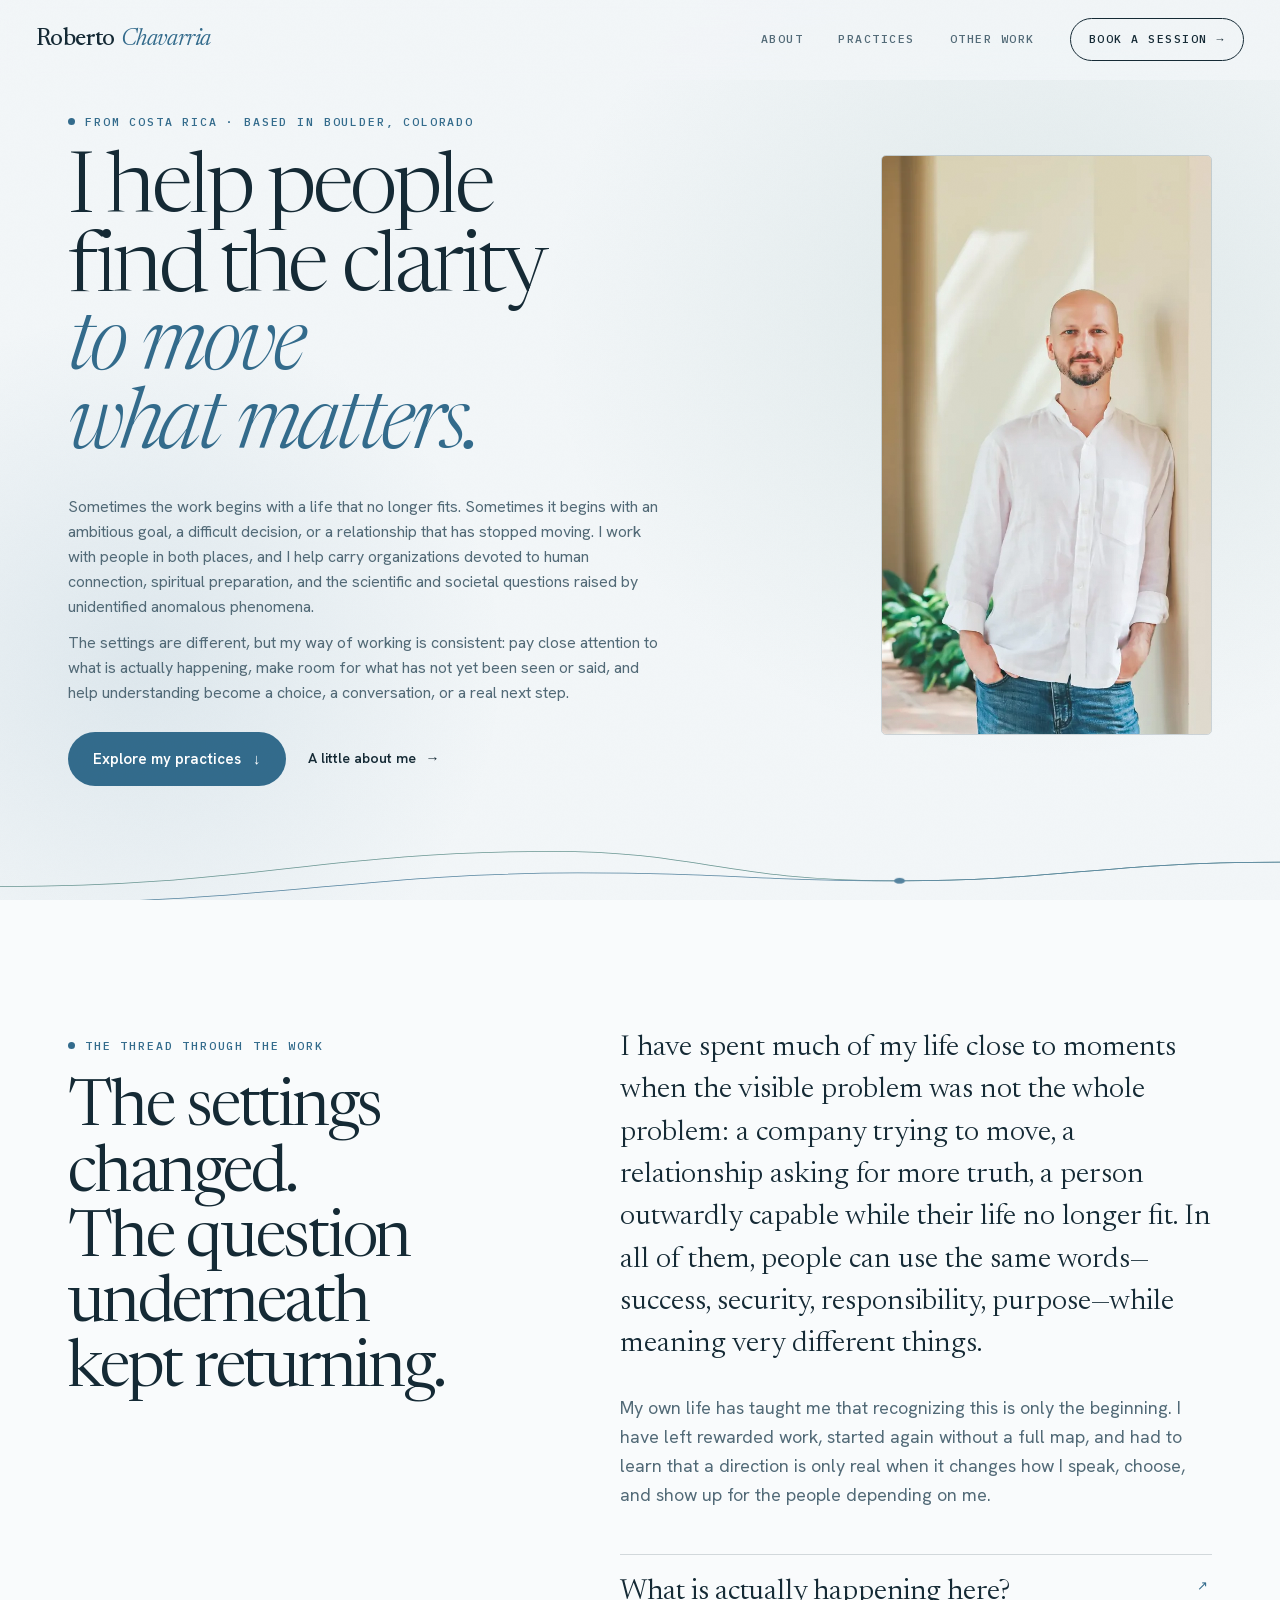
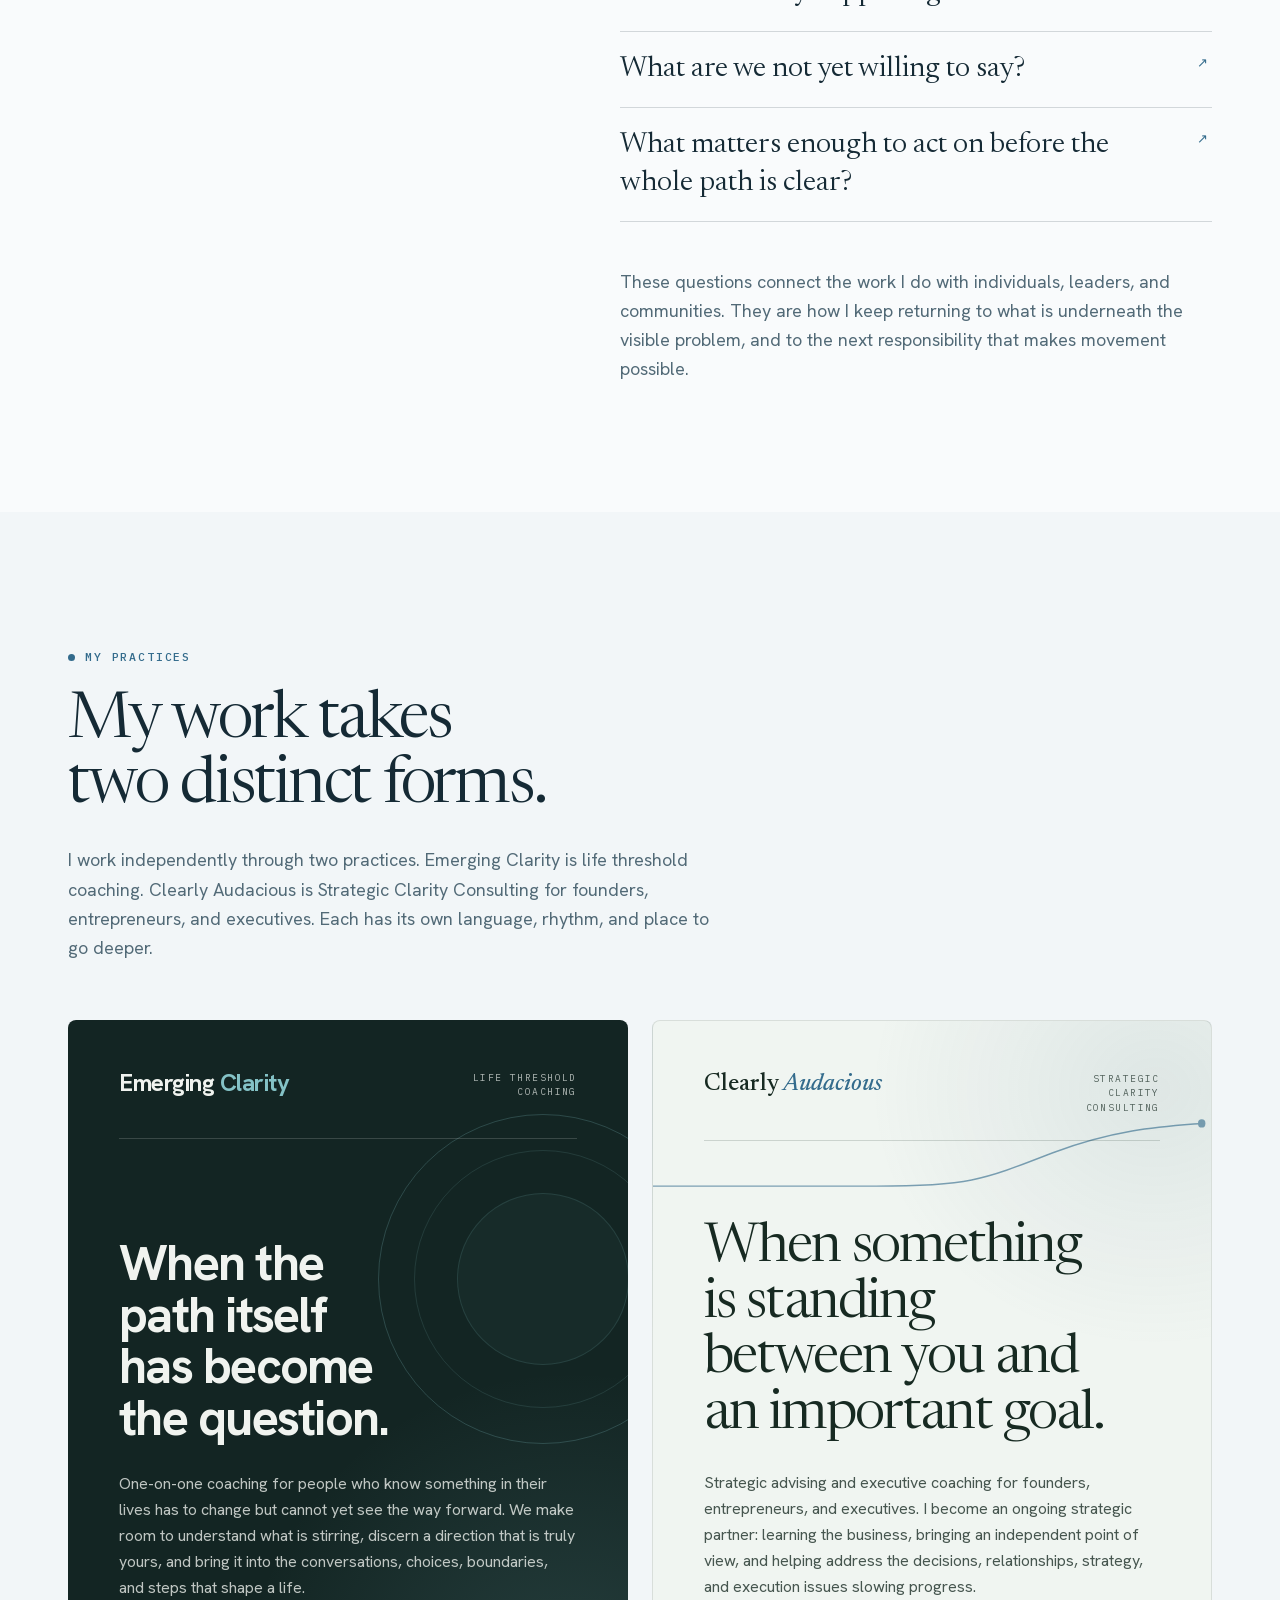
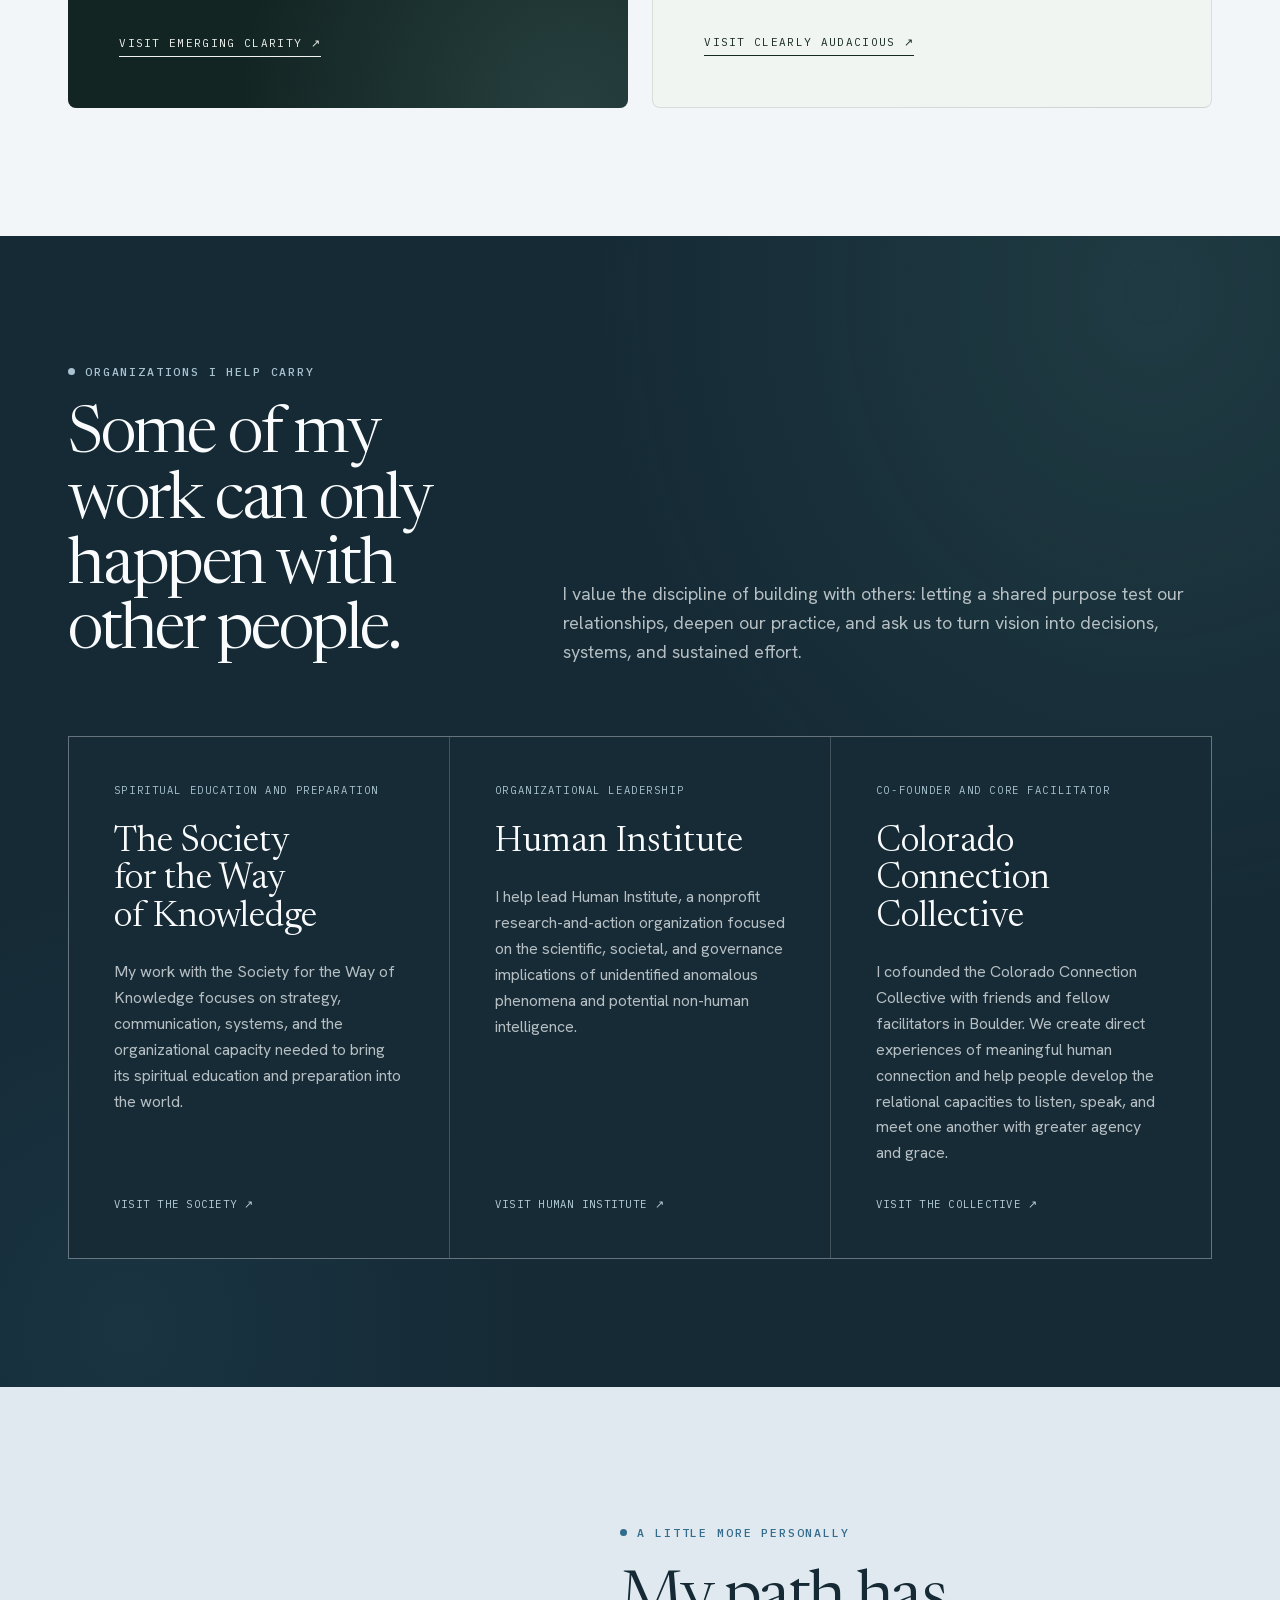
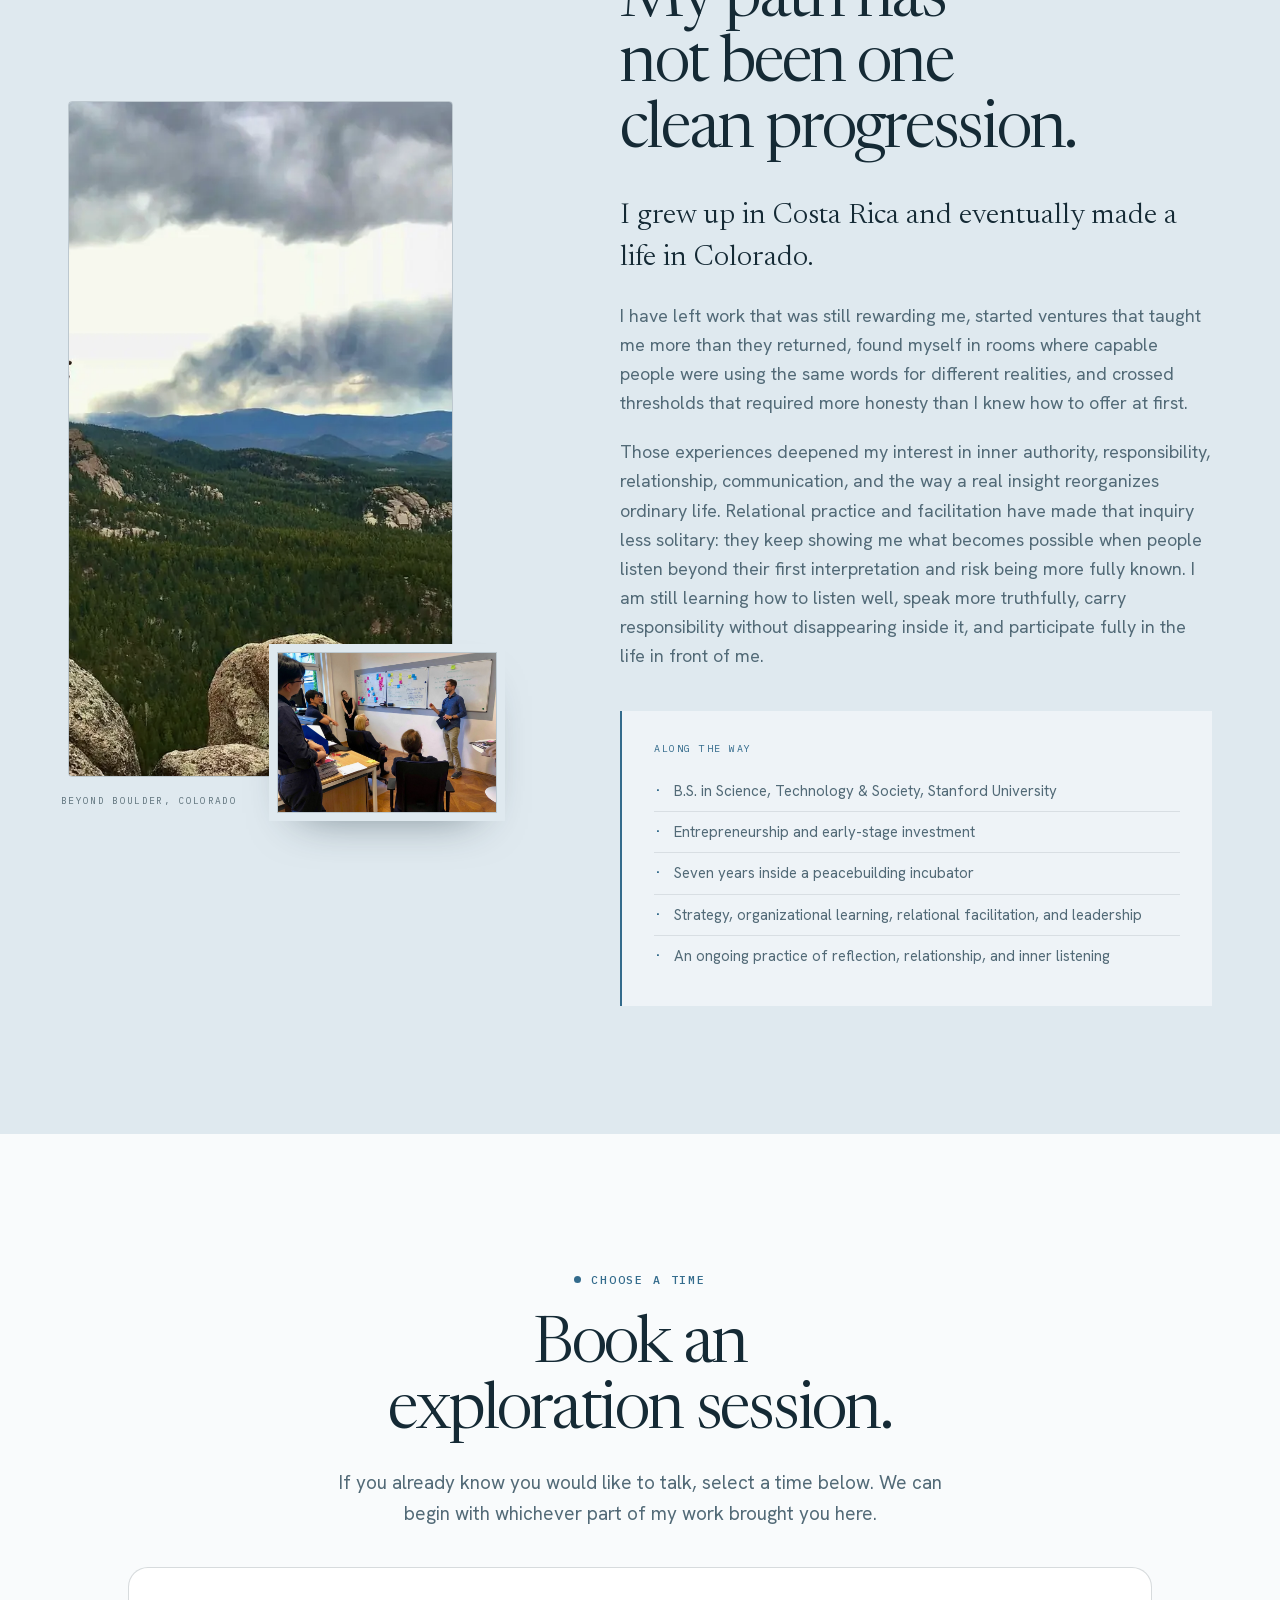
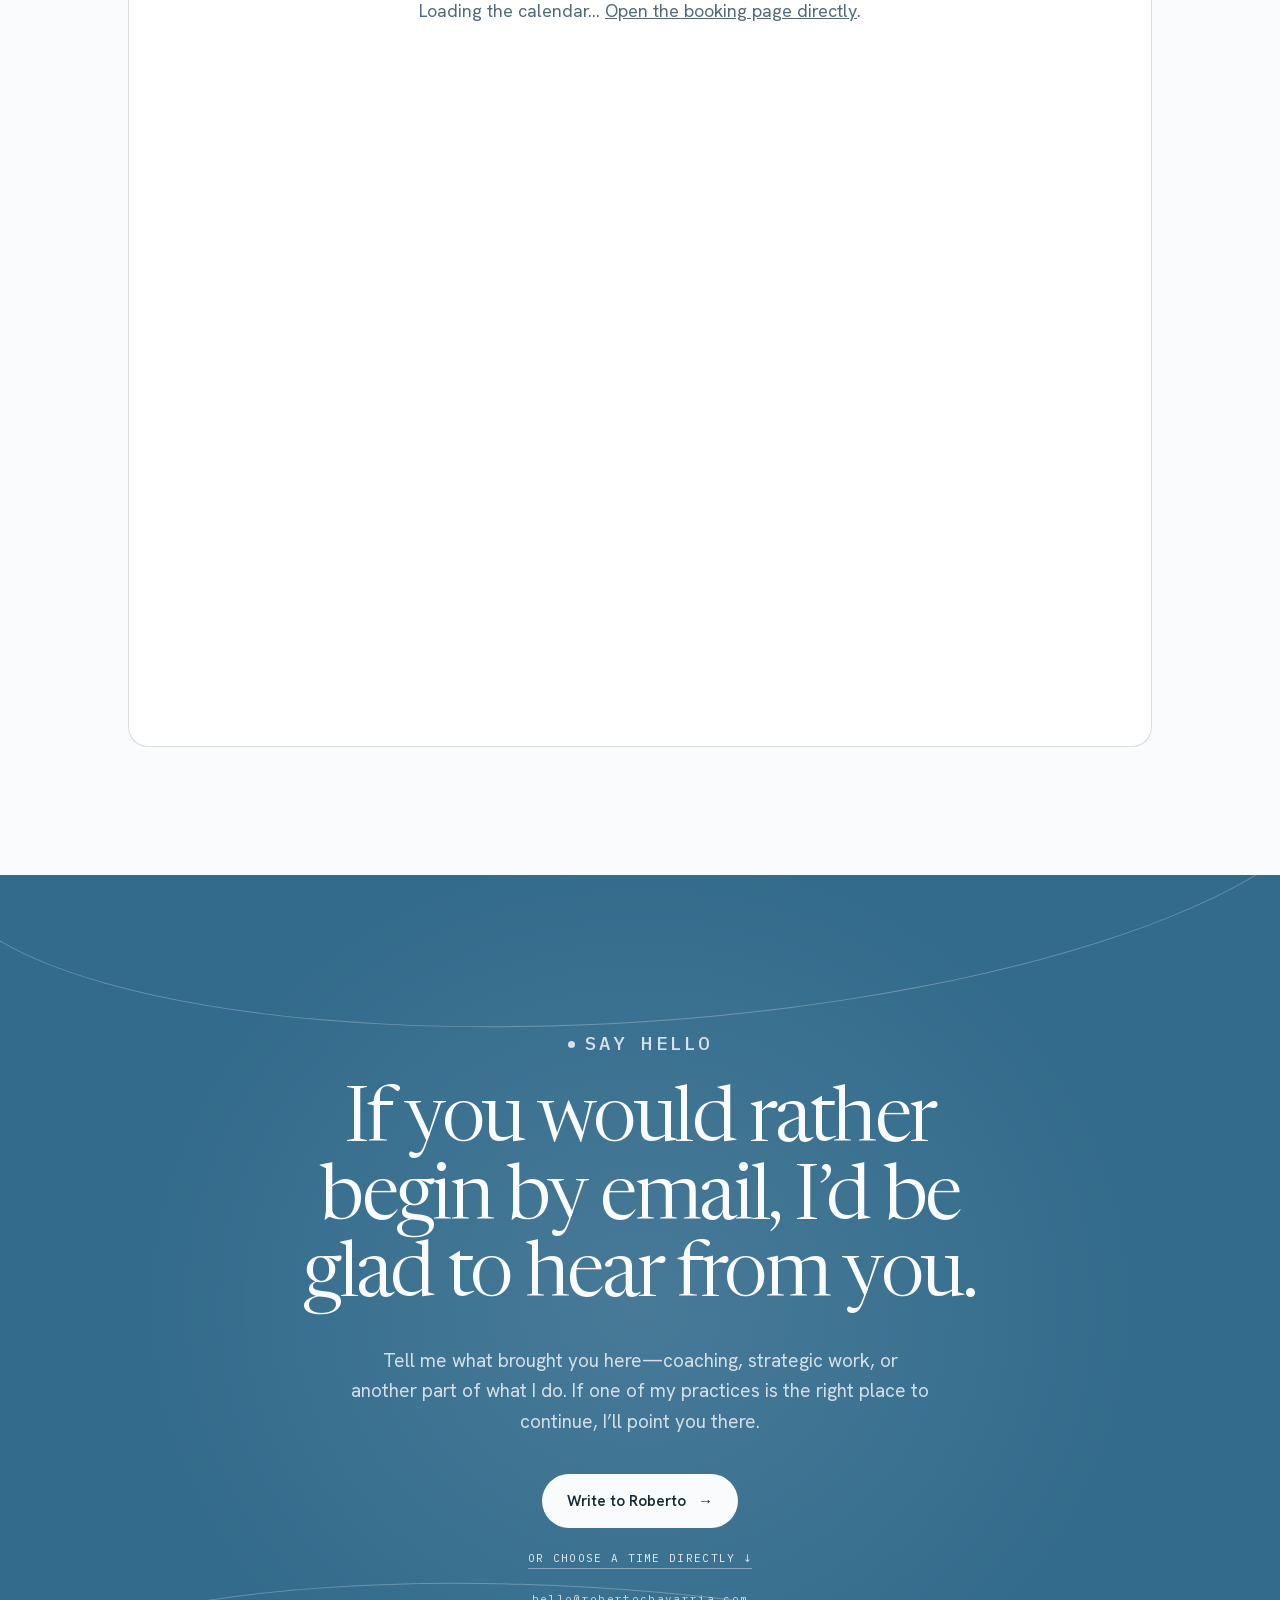
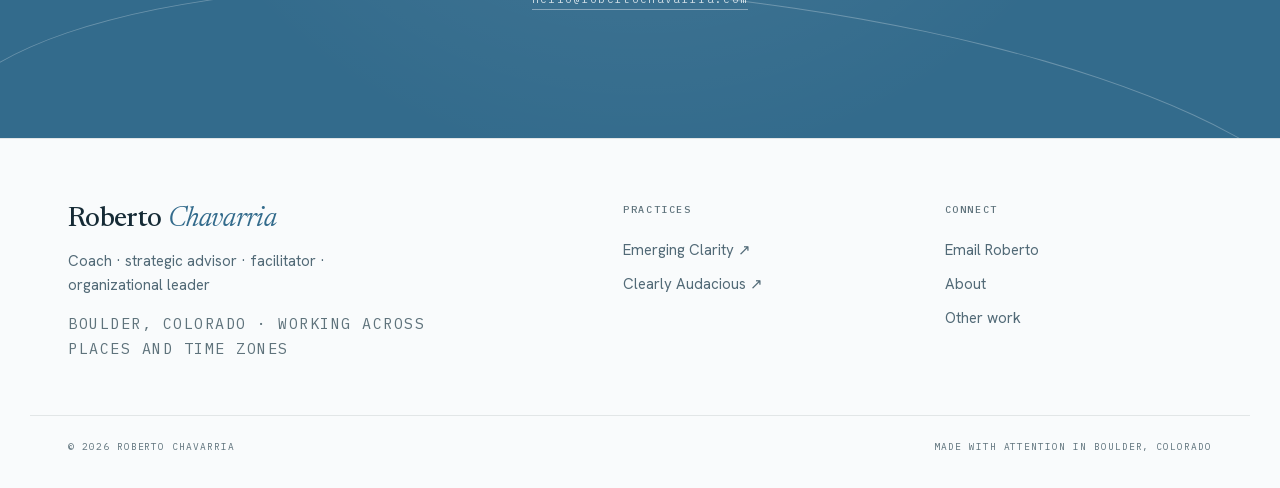
==== index.html @ 2eee1931 "refactor: deepen personal work narrative" ====
<!DOCTYPE html>
<html lang="en">
  <head>
    <meta charset="utf-8">
    <meta name="viewport" content="width=device-width, initial-scale=1">
    <title>Roberto Chavarria — Coach, strategic advisor, facilitator</title>
    <meta
      name="description"
      content="Roberto Chavarria is a coach, strategic advisor, facilitator, and organizational leader based in Boulder, Colorado. Explore Emerging Clarity, Clearly Audacious, and the organizations he helps carry."
   >
    <link rel="canonical" href="https://robertochavarria.com/">
    <meta name="theme-color" content="#f2f6f8">
    <meta property="og:type" content="profile">
    <meta property="og:site_name" content="Roberto Chavarria">
    <meta property="og:title" content="Roberto Chavarria">
    <meta
      property="og:description"
      content="Coach, strategic advisor, facilitator, and organizational leader behind Emerging Clarity and Clearly Audacious."
   >
    <meta property="og:url" content="https://robertochavarria.com/">
    <meta property="og:image" content="https://robertochavarria.com/assets/og-image.jpg?v=3">
    <meta property="og:image:width" content="1200">
    <meta property="og:image:height" content="630">
    <meta name="twitter:card" content="summary_large_image">
    <link rel="icon" href="/assets/favicon.svg" type="image/svg+xml">
    <link rel="preload" href="/assets/fonts/newsreader-normal-latin.woff2" as="font" type="font/woff2" crossorigin>
    <link rel="preload" href="/assets/fonts/newsreader-italic-latin.woff2" as="font" type="font/woff2" crossorigin>
    <link rel="preload" href="/assets/fonts/hanken-grotesk-latin.woff2" as="font" type="font/woff2" crossorigin>
    <link rel="stylesheet" href="/styles.css?v=7">
    <noscript>
      <style>
        .reveal { opacity: 1 !important; transform: none !important; }
      </style>
    </noscript>
  </head>
  <body>
    <a class="skip-link" href="#main">Skip to content</a>

    <header class="site-header" id="site-header">
      <a class="wordmark" href="#top" aria-label="Roberto Chavarria home">
        <span>Roberto</span> <em>Chavarria</em>
      </a>
      <button
        class="menu-toggle"
        type="button"
        aria-label="Open menu"
        aria-controls="site-nav"
        aria-expanded="false"
      >
        <span></span><span></span><span></span>
      </button>
      <nav class="site-nav" id="site-nav" aria-label="Primary navigation">
        <a href="#about">About</a>
        <a href="#practices">Practices</a>
        <a href="#involved">Other work</a>
        <a class="nav-contact" href="#book">Book a session <span aria-hidden="true">→</span></a>
      </nav>
    </header>

    <main id="main">
      <section class="hero" id="top" aria-labelledby="hero-title">
        <div class="hero-wash" aria-hidden="true"></div>
        <div class="wrap hero-grid">
          <div class="hero-copy">
            <p class="eyebrow">From Costa Rica · Based in Boulder, Colorado</p>
            <h1 id="hero-title">
              I help people find the clarity <em>to move what matters.</em>
            </h1>
            <div class="hero-intro">
              <p>
                Sometimes the work begins with a life that no longer fits. Sometimes it begins with an ambitious goal, a difficult decision, or a relationship that has stopped moving. I work with people in both places, and I help carry organizations devoted to human connection, spiritual preparation, and the scientific and societal questions raised by unidentified anomalous phenomena.
              </p>
              <p>
                The settings are different, but my way of working is consistent: pay close attention to what is actually happening, make room for what has not yet been seen or said, and help understanding become a choice, a conversation, or a real next step.
              </p>
            </div>
            <div class="hero-actions">
              <a class="button" href="#practices">Explore my practices <span aria-hidden="true">↓</span></a>
              <a class="text-link" href="#about">A little about me <span aria-hidden="true">→</span></a>
            </div>
          </div>

          <figure class="hero-portrait">
            <div class="portrait-frame">
              <img
                src="/assets/roberto-portrait.webp"
                alt="Roberto Chavarria smiling"
                width="720"
                height="1080"
                fetchpriority="high"
             >
            </div>
          </figure>
        </div>

        <svg class="confluence" viewBox="0 0 1440 180" preserveAspectRatio="none" aria-hidden="true">
          <path class="path path-one" d="M0 120 C280 120 360 48 620 48 C790 48 810 108 1012 108 C1190 108 1240 70 1440 70" />
          <path class="path path-two" d="M0 154 C310 154 400 92 650 92 C820 92 846 108 1012 108 C1190 108 1240 70 1440 70" />
          <circle cx="1012" cy="108" r="6" />
        </svg>
      </section>

      <section class="opening section" id="about" aria-labelledby="about-title">
        <div class="wrap opening-grid">
          <div class="section-heading reveal">
            <p class="eyebrow">The thread through the work</p>
            <h2 id="about-title">The settings changed. The question underneath kept returning.</h2>
          </div>
          <div class="opening-body reveal" data-delay="1">
            <p class="lead">
              I have spent much of my life close to moments when the visible problem was not the whole problem: a company trying to move, a relationship asking for more truth, a person outwardly capable while their life no longer fit. In all of them, people can use the same words—success, security, responsibility, purpose—while meaning very different things.
            </p>
            <p>
              My own life has taught me that recognizing this is only the beginning. I have left rewarded work, started again without a full map, and had to learn that a direction is only real when it changes how I speak, choose, and show up for the people depending on me.
            </p>
            <ul class="question-list" aria-label="Questions that guide Roberto's work">
              <li>What is actually happening here?</li>
              <li>What are we not yet willing to say?</li>
              <li>What matters enough to act on before the whole path is clear?</li>
            </ul>
            <p>
              These questions connect the work I do with individuals, leaders, and communities. They are how I keep returning to what is underneath the visible problem, and to the next responsibility that makes movement possible.
            </p>
          </div>
        </div>
      </section>

      <section class="practices section" id="practices" aria-labelledby="practices-title">
        <div class="wrap">
          <div class="section-heading practices-heading reveal">
            <p class="eyebrow">My practices</p>
            <h2 id="practices-title">My work takes two distinct forms.</h2>
            <p>
              I work independently through two practices. Emerging Clarity is life threshold coaching. Clearly Audacious is Strategic Clarity Consulting for founders, entrepreneurs, and executives. Each has its own language, rhythm, and place to go deeper.
            </p>
          </div>

          <div class="practice-grid">
            <article class="practice-card practice-card--clarity reveal">
              <div class="practice-topline">
                <div class="practice-name practice-name--clarity">Emerging <strong>Clarity</strong></div>
                <span class="practice-kind">Life threshold coaching</span>
              </div>
              <div class="practice-copy">
                <h3>When the path itself has become the question.</h3>
                <p>
                  One-on-one coaching for people who know something in their lives has to change but cannot yet see the way forward. We make room to understand what is stirring, discern a direction that is truly yours, and bring it into the conversations, choices, boundaries, and steps that shape a life.
                </p>
              </div>
              <a class="practice-link" href="https://emergingclarity.com/">
                Visit Emerging Clarity <span aria-hidden="true">↗</span>
              </a>
              <div class="practice-orbit" aria-hidden="true"></div>
            </article>

            <article class="practice-card practice-card--audacious reveal" data-delay="1">
              <div class="practice-topline">
                <div class="practice-name practice-name--audacious">Clearly <em>Audacious</em></div>
                <span class="practice-kind">Strategic Clarity Consulting</span>
              </div>
              <div class="practice-copy">
                <h3>When something is standing between you and an important goal.</h3>
                <p>
                  Strategic advising and executive coaching for founders, entrepreneurs, and executives. I become an ongoing strategic partner: learning the business, bringing an independent point of view, and helping address the decisions, relationships, strategy, and execution issues slowing progress.
                </p>
              </div>
              <a class="practice-link" href="https://clearlyaudacious.com/">
                Visit Clearly Audacious <span aria-hidden="true">↗</span>
              </a>
              <svg class="practice-rise" viewBox="0 0 600 90" preserveAspectRatio="none" aria-hidden="true">
                <path d="M0 70 L240 70 C340 70 355 64 430 38 C500 15 548 13 590 10" />
                <circle cx="590" cy="10" r="4" />
              </svg>
            </article>
          </div>
        </div>
      </section>

      <section class="involved section" id="involved" aria-labelledby="involved-title">
        <div class="wrap">
          <div class="involved-intro reveal">
            <p class="eyebrow eyebrow--light">Organizations I help carry</p>
            <h2 id="involved-title">Some of my work can only happen with other people.</h2>
            <p>
              I value the discipline of building with others: letting a shared purpose test our relationships, deepen our practice, and ask us to turn vision into decisions, systems, and sustained effort.
            </p>
          </div>

          <div class="involvement-grid">
            <article class="involvement reveal">
              <span class="role">Spiritual education and preparation</span>
              <h3>The Society for the Way of Knowledge</h3>
              <p>
                My work with the Society for the Way of Knowledge focuses on strategy, communication, systems, and the organizational capacity needed to bring its spiritual education and preparation into the world.
              </p>
              <a href="https://www.newmessage.org/">Visit the Society <span aria-hidden="true">↗</span></a>
            </article>

            <article class="involvement reveal" data-delay="1">
              <span class="role">Organizational leadership</span>
              <h3>Human Institute</h3>
              <p>
                I help lead Human Institute, a nonprofit research-and-action organization focused on the scientific, societal, and governance implications of unidentified anomalous phenomena and potential non-human intelligence.
              </p>
              <a href="https://humaninstitute.org/">Visit Human Institute <span aria-hidden="true">↗</span></a>
            </article>

            <article class="involvement reveal" data-delay="2">
              <span class="role">Co-founder and core facilitator</span>
              <h3>Colorado Connection Collective</h3>
              <p>
                I cofounded the Colorado Connection Collective with friends and fellow facilitators in Boulder. We create direct experiences of meaningful human connection and help people develop the relational capacities to listen, speak, and meet one another with greater agency and grace.
              </p>
              <a href="https://coloradoconnectioncollective.com/">Visit the Collective <span aria-hidden="true">↗</span></a>
            </article>
          </div>

        </div>
      </section>

      <section class="personal section" aria-labelledby="personal-title">
        <div class="wrap personal-grid">
          <div class="personal-images reveal">
            <figure class="image-main">
              <img
                src="/assets/roberto-colorado.webp"
                alt="Roberto looking across the Colorado mountains"
                width="1200"
                height="954"
                loading="lazy"
             >
            </figure>
            <figure class="image-small">
              <img
                src="/assets/roberto-facilitating.webp"
                alt="Roberto facilitating a working session"
                width="1700"
                height="1275"
                loading="lazy"
             >
            </figure>
          </div>

          <div class="personal-copy reveal" data-delay="1">
            <p class="eyebrow">A little more personally</p>
            <h2 id="personal-title">My path has not been one clean progression.</h2>
            <p class="lead">
              I grew up in Costa Rica and eventually made a life in Colorado.
            </p>
            <p>
              I have left work that was still rewarding me, started ventures that taught me more than they returned, found myself in rooms where capable people were using the same words for different realities, and crossed thresholds that required more honesty than I knew how to offer at first.
            </p>
            <p>
              Those experiences deepened my interest in inner authority, responsibility, relationship, communication, and the way a real insight reorganizes ordinary life. Relational practice and facilitation have made that inquiry less solitary: they keep showing me what becomes possible when people listen beyond their first interpretation and risk being more fully known. I am still learning how to listen well, speak more truthfully, carry responsibility without disappearing inside it, and participate fully in the life in front of me.
            </p>
            <div class="path-note">
              <span>Along the way</span>
              <ul>
                <li>B.S. in Science, Technology &amp; Society, Stanford University</li>
                <li>Entrepreneurship and early-stage investment</li>
                <li>Seven years inside a peacebuilding incubator</li>
                <li>Strategy, organizational learning, relational facilitation, and leadership</li>
                <li>An ongoing practice of reflection, relationship, and inner listening</li>
              </ul>
            </div>
          </div>
        </div>
      </section>

      <section class="booking section" id="book" aria-labelledby="booking-title">
        <div class="wrap booking-inner reveal">
          <p class="eyebrow">Choose a time</p>
          <h2 id="booking-title">Book an exploration session.</h2>
          <p class="booking-intro">If you already know you would like to talk, select a time below. We can begin with whichever part of my work brought you here.</p>
          <div class="cal-embed-shell">
            <div style="width:100%;height:100%;overflow:scroll" id="my-cal-inline-exploration-session">
              <p class="cal-embed-fallback">Loading the calendar&hellip; <a href="https://cal.com/robertochavarria/exploration-session">Open the booking page directly</a>.</p>
            </div>
          </div>
          <script type="text/javascript">
            (function (C, A, L) { let p = function (a, ar) { a.q.push(ar); }; let d = C.document; C.Cal = C.Cal || function () { let cal = C.Cal; let ar = arguments; if (!cal.loaded) { cal.ns = {}; cal.q = cal.q || []; d.head.appendChild(d.createElement("script")).src = A; cal.loaded = true; } if (ar[0] === L) { const api = function () { p(api, arguments); }; const namespace = ar[1]; api.q = api.q || []; if(typeof namespace === "string"){cal.ns[namespace] = cal.ns[namespace] || api;p(cal.ns[namespace], ar);p(cal, ["initNamespace", namespace]);} else p(cal, ar); return;} p(cal, ar); }; })(window, "https://app.cal.com/embed/embed.js", "init");
            Cal("init", "exploration-session", {origin:"https://app.cal.com"});
            Cal.config = Cal.config || {};
            Cal.config.forwardQueryParams = true;
            Cal.ns["exploration-session"]("inline", {
              elementOrSelector:"#my-cal-inline-exploration-session",
              config: {"layout":"month_view","useSlotsViewOnSmallScreen":"true"},
              calLink: "robertochavarria/exploration-session"
            });
            Cal.ns["exploration-session"]("ui", {"hideEventTypeDetails":false,"layout":"month_view"});
          </script>
        </div>
      </section>

      <section class="contact section" id="contact" aria-labelledby="contact-title">
        <div class="contact-lines" aria-hidden="true">
          <span></span><span></span>
        </div>
        <div class="wrap contact-inner reveal">
          <p class="eyebrow">Say hello</p>
          <h2 id="contact-title">If you would rather begin by email, I’d be glad to hear from you.</h2>
          <p>
            Tell me what brought you here—coaching, strategic work, or another part of what I do. If one of my practices is the right place to continue, I’ll point you there.
          </p>
          <a class="button button--dark" href="mailto:hello@robertochavarria.com">
            Write to Roberto <span aria-hidden="true">→</span>
          </a>
          <a class="contact-book-link" href="#book">Or choose a time directly <span aria-hidden="true">↓</span></a>
          <a class="email" href="mailto:hello@robertochavarria.com">hello@robertochavarria.com</a>
        </div>
      </section>

    </main>

    <footer class="site-footer">
      <div class="wrap footer-grid">
        <div>
          <a class="wordmark wordmark--footer" href="#top"><span>Roberto</span> <em>Chavarria</em></a>
          <p>Coach · strategic advisor · facilitator · organizational leader</p>
          <p class="location">Boulder, Colorado · Working across places and time zones</p>
        </div>
        <div class="footer-col">
          <h2>Practices</h2>
          <a href="https://emergingclarity.com/">Emerging Clarity ↗</a>
          <a href="https://clearlyaudacious.com/">Clearly Audacious ↗</a>
        </div>
        <div class="footer-col">
          <h2>Connect</h2>
          <a href="mailto:hello@robertochavarria.com">Email Roberto</a>
          <a href="#about">About</a>
          <a href="#involved">Other work</a>
        </div>
      </div>
      <div class="wrap footer-base">
        <span>© 2026 Roberto Chavarria</span>
        <span>Made with attention in Boulder, Colorado</span>
      </div>
    </footer>

    <script src="/site.js?v=1"></script>
  </body>
</html>
---- styles.css ----
/* Roberto Chavarria — personal site
   Shared family typography, personal palette, and a confluence motif. */

@font-face {
  font-family: "Hanken Grotesk";
  font-style: normal;
  font-weight: 400 700;
  font-display: swap;
  src: url("/assets/fonts/hanken-grotesk-latin.woff2") format("woff2");
}

@font-face {
  font-family: "Newsreader";
  font-style: normal;
  font-weight: 300 600;
  font-display: swap;
  src: url("/assets/fonts/newsreader-normal-latin.woff2") format("woff2");
}

@font-face {
  font-family: "Newsreader";
  font-style: italic;
  font-weight: 300 500;
  font-display: swap;
  src: url("/assets/fonts/newsreader-italic-latin.woff2") format("woff2");
}

@font-face {
  font-family: "IBM Plex Mono";
  font-style: normal;
  font-weight: 400;
  font-display: swap;
  src: url("/assets/fonts/ibm-plex-mono-400-latin.woff2") format("woff2");
}

@font-face {
  font-family: "IBM Plex Mono";
  font-style: normal;
  font-weight: 500;
  font-display: swap;
  src: url("/assets/fonts/ibm-plex-mono-500-latin.woff2") format("woff2");
}

:root {
  --paper: #f2f6f8;
  --paper-deep: #dfe9ef;
  --paper-soft: #f9fbfc;
  --ink: #152a35;
  --ink-soft: #526a77;
  --ink-faint: #5f737c;
  --teal: #4d827d;
  --teal-deep: #356a66;
  --teal-pale: #dfeae8;
  --navy: #336b8c;
  --navy-deep: #244f69;
  --navy-pale: #dfe9ef;
  --dark: #152a35;
  --line: rgba(21, 42, 53, 0.17);
  --line-soft: rgba(21, 42, 53, 0.1);
  --light-line: rgba(242, 246, 248, 0.2);
  --serif: "Newsreader", Georgia, serif;
  --sans: "Hanken Grotesk", -apple-system, BlinkMacSystemFont, "Segoe UI", sans-serif;
  --mono: "IBM Plex Mono", ui-monospace, monospace;
  --max: 1220px;
  --ease: cubic-bezier(0.22, 0.61, 0.36, 1);
}

* {
  box-sizing: border-box;
  margin: 0;
  padding: 0;
}

html {
  scroll-behavior: smooth;
  -webkit-text-size-adjust: 100%;
}

body {
  background: var(--paper);
  color: var(--ink);
  font-family: var(--sans);
  font-size: 18px;
  line-height: 1.62;
  -webkit-font-smoothing: antialiased;
  text-rendering: optimizeLegibility;
  overflow-x: hidden;
}

body::after {
  content: "";
  position: fixed;
  inset: 0;
  z-index: 1000;
  pointer-events: none;
  opacity: 0.018;
  mix-blend-mode: multiply;
  background-image: url("data:image/svg+xml,%3Csvg xmlns='http://www.w3.org/2000/svg' width='180' height='180'%3E%3Cfilter id='n'%3E%3CfeTurbulence type='fractalNoise' baseFrequency='.75' numOctaves='3' stitchTiles='stitch'/%3E%3C/filter%3E%3Crect width='100%25' height='100%25' filter='url(%23n)' opacity='.55'/%3E%3C/svg%3E");
}

img {
  display: block;
  max-width: 100%;
}

a {
  color: inherit;
  text-decoration: none;
}

button,
a {
  -webkit-tap-highlight-color: transparent;
}

button {
  font: inherit;
}

::selection {
  background: var(--navy);
  color: var(--paper-soft);
}

a:focus-visible,
button:focus-visible {
  outline: 2px solid var(--navy);
  outline-offset: 4px;
  border-radius: 4px;
}

.wrap {
  width: min(100%, var(--max));
  margin: 0 auto;
  padding-inline: 38px;
}

.section {
  position: relative;
  padding-block: clamp(90px, 10vw, 148px);
  scroll-margin-top: 84px;
}

.skip-link {
  position: fixed;
  top: 12px;
  left: 12px;
  z-index: 500;
  transform: translateY(-180%);
  background: var(--ink);
  color: var(--paper-soft);
  padding: 11px 17px;
  border-radius: 999px;
  font-family: var(--mono);
  font-size: 11px;
  letter-spacing: 0.14em;
  text-transform: uppercase;
  transition: transform 0.2s ease;
}

.skip-link:focus {
  transform: translateY(0);
}

/* Header */
.site-header {
  position: fixed;
  inset: 0 0 auto;
  z-index: 100;
  min-height: 78px;
  padding: 18px 36px;
  display: flex;
  align-items: center;
  justify-content: space-between;
  gap: 24px;
  background: rgba(242, 246, 248, 0.82);
  backdrop-filter: blur(15px);
  -webkit-backdrop-filter: blur(15px);
  border-bottom: 1px solid transparent;
  transition: min-height 0.35s var(--ease), padding 0.35s var(--ease), border-color 0.35s ease, background 0.35s ease;
}

.site-header.scrolled {
  min-height: 66px;
  padding-block: 11px;
  border-bottom-color: var(--line-soft);
  background: rgba(242, 246, 248, 0.92);
}

.wordmark {
  display: inline-flex;
  align-items: baseline;
  gap: 0.25em;
  font-family: var(--serif);
  font-size: 24px;
  line-height: 1;
  letter-spacing: -0.025em;
  white-space: nowrap;
}

.wordmark span {
  font-weight: 480;
}

.wordmark em {
  color: var(--navy);
  font-weight: 380;
}

.site-nav {
  display: flex;
  align-items: center;
  gap: 35px;
}

.site-nav a {
  position: relative;
  color: var(--ink-soft);
  font-family: var(--mono);
  font-size: 11.5px;
  font-weight: 500;
  letter-spacing: 0.13em;
  text-transform: uppercase;
  white-space: nowrap;
  transition: color 0.22s ease;
}

.site-nav a:not(.nav-contact)::after {
  content: "";
  position: absolute;
  left: 0;
  bottom: -7px;
  width: 0;
  height: 1.5px;
  background: var(--navy);
  transition: width 0.28s var(--ease);
}

.site-nav a:hover {
  color: var(--ink);
}

.site-nav a:hover::after {
  width: 100%;
}

.site-nav .nav-contact {
  display: inline-flex;
  align-items: center;
  gap: 9px;
  padding: 11px 18px;
  border: 1px solid var(--ink);
  border-radius: 999px;
  color: var(--ink);
  transition: color 0.25s ease, background 0.25s ease, transform 0.25s var(--ease);
}

.site-nav .nav-contact:hover {
  color: var(--paper-soft);
  background: var(--ink);
  transform: translateY(-1px);
}

.menu-toggle {
  display: none;
  position: relative;
  width: 44px;
  height: 44px;
  border: 0;
  background: transparent;
  cursor: pointer;
}

.menu-toggle span {
  position: absolute;
  left: 10px;
  width: 24px;
  height: 1.5px;
  background: var(--ink);
  transition: transform 0.3s var(--ease), opacity 0.2s ease;
}

.menu-toggle span:nth-child(1) { top: 13px; }
.menu-toggle span:nth-child(2) { top: 21px; }
.menu-toggle span:nth-child(3) { top: 29px; }
.site-header.menu-open .menu-toggle span:nth-child(1) { transform: translateY(8px) rotate(45deg); }
.site-header.menu-open .menu-toggle span:nth-child(2) { opacity: 0; }
.site-header.menu-open .menu-toggle span:nth-child(3) { transform: translateY(-8px) rotate(-45deg); }

/* Shared type and controls */
.eyebrow {
  display: inline-flex;
  align-items: center;
  gap: 10px;
  color: var(--navy);
  font-family: var(--mono);
  font-size: 11.5px;
  font-weight: 500;
  line-height: 1.35;
  letter-spacing: 0.16em;
  text-transform: uppercase;
}

.eyebrow::before {
  content: "";
  flex: 0 0 auto;
  width: 7px;
  height: 7px;
  border-radius: 50%;
  background: currentColor;
}

.eyebrow--light {
  color: #a9c3d1;
}

h1,
h2,
h3 {
  font-family: var(--serif);
  text-wrap: balance;
}

h2 {
  font-size: clamp(39px, 5vw, 67px);
  font-weight: 350;
  line-height: 1.02;
  letter-spacing: -0.035em;
}

p {
  color: var(--ink-soft);
}

.lead {
  color: var(--ink);
  font-family: var(--serif);
  font-size: clamp(22px, 2.3vw, 29px);
  font-weight: 350;
  line-height: 1.46;
}

.button {
  display: inline-flex;
  align-items: center;
  justify-content: center;
  gap: 12px;
  min-height: 54px;
  padding: 14px 25px;
  border-radius: 999px;
  background: var(--navy);
  color: #ffffff;
  font-size: 15px;
  font-weight: 600;
  transition: background 0.25s ease, transform 0.25s var(--ease), box-shadow 0.25s ease;
}

.button:hover {
  background: var(--navy-deep);
  transform: translateY(-2px);
  box-shadow: 0 18px 35px -22px rgba(21, 42, 53, 0.58);
}

.button--dark {
  background: var(--paper-soft);
  color: var(--dark);
}

.button--dark:hover {
  background: #ffffff;
}

.text-link {
  display: inline-flex;
  align-items: center;
  gap: 10px;
  min-height: 44px;
  color: var(--ink);
  font-size: 14px;
  font-weight: 600;
  border-bottom: 1px solid transparent;
  transition: color 0.22s ease, border-color 0.22s ease, gap 0.25s var(--ease);
}

.text-link:hover {
  color: var(--navy);
  border-bottom-color: var(--navy);
  gap: 15px;
}

.reveal {
  opacity: 0;
  transform: translateY(26px);
  transition: opacity 0.9s var(--ease), transform 0.9s var(--ease);
}

.reveal[data-delay="1"] { transition-delay: 0.1s; }
.reveal[data-delay="2"] { transition-delay: 0.2s; }
.reveal[data-delay="3"] { transition-delay: 0.3s; }
.reveal.is-visible { opacity: 1; transform: none; }

/* Hero */
.hero {
  position: relative;
  min-height: 100svh;
  /* Keep the complete opening message and actions in the first viewport. */
  padding: clamp(104px, 8vw, 124px) 0 clamp(56px, 5vw, 72px);
  overflow: hidden;
}

.hero-wash {
  position: absolute;
  inset: 0;
  pointer-events: none;
  background:
    radial-gradient(60% 75% at 82% 35%, rgba(77, 130, 125, 0.12), transparent 66%),
    radial-gradient(42% 58% at 11% 74%, rgba(53, 111, 145, 0.11), transparent 68%);
}

.hero-grid {
  position: relative;
  z-index: 2;
  display: grid;
  grid-template-columns: minmax(0, 1.4fr) minmax(300px, 0.62fr);
  align-items: center;
  gap: clamp(46px, 5vw, 72px);
}

.hero-copy h1 {
  max-width: 12.5ch;
  margin-top: 20px;
  font-size: clamp(52px, 6.6vw, 88px);
  font-weight: 320;
  line-height: 0.93;
  letter-spacing: -0.045em;
}

.hero-copy h1 em {
  display: block;
  color: var(--navy);
  font-weight: 320;
}

.hero-intro {
  max-width: 60ch;
  margin-top: 28px;
}

.hero-intro p {
  margin-bottom: 12px;
  font-size: clamp(16px, 1.25vw, 18px);
  line-height: 1.55;
}

.hero-actions {
  display: flex;
  align-items: center;
  flex-wrap: wrap;
  gap: 22px;
  margin-top: 26px;
}

.hero-portrait {
  position: relative;
  margin: 0;
  width: 100%;
}

.portrait-frame {
  position: relative;
  margin-left: auto;
  width: min(100%, 390px);
}

.portrait-frame::before,
.portrait-frame::after {
  display: none;
}

.portrait-frame img {
  display: block;
  width: 100%;
  height: clamp(420px, 48vw, 580px);
  object-fit: cover;
  object-position: 50% 24%;
  border: 1px solid var(--line);
  border-radius: 5px;
}

.confluence {
  position: absolute;
  z-index: 1;
  left: 0;
  right: 0;
  bottom: -16px;
  width: 100%;
  height: 88px;
  overflow: visible;
  opacity: 0.82;
}

.confluence .path {
  fill: none;
  stroke-width: 1.5;
  stroke-dasharray: 1900;
  stroke-dashoffset: 1900;
  animation: draw-path 2.8s 0.9s var(--ease) forwards;
}

.confluence .path-one { stroke: var(--teal); }
.confluence .path-two { stroke: var(--navy); }
.confluence circle { fill: var(--navy); opacity: 0; animation: show-dot 0.5s 3.3s ease forwards; }

@keyframes draw-path { to { stroke-dashoffset: 0; } }
@keyframes show-dot { to { opacity: 1; } }

/* About opening */
.opening {
  background: var(--paper-soft);
}

.opening-grid {
  display: grid;
  grid-template-columns: minmax(0, 0.85fr) minmax(0, 1.15fr);
  gap: clamp(60px, 9vw, 124px);
  align-items: start;
}

.section-heading .eyebrow {
  margin-bottom: 25px;
}

.opening .section-heading {
  position: sticky;
  top: 120px;
}

.opening .section-heading h2 {
  max-width: 10ch;
}

.opening-body {
  max-width: 64ch;
}

.opening-body > p + p {
  margin-top: 26px;
}

.question-list {
  margin: 45px 0;
  border-top: 1px solid var(--line);
  list-style: none;
}

.question-list li {
  position: relative;
  margin: 0;
  padding: 19px 42px 19px 0;
  border-bottom: 1px solid var(--line);
  color: var(--ink);
  font-family: var(--serif);
  font-size: clamp(22px, 2.25vw, 31px);
  font-weight: 360;
  line-height: 1.3;
}

.question-list li::after {
  content: "↗";
  position: absolute;
  right: 4px;
  top: 23px;
  color: var(--navy);
  font-family: var(--mono);
  font-size: 13px;
}

/* Practices */
.practices {
  background: var(--paper);
}

.practices-heading {
  max-width: 840px;
  margin-bottom: 58px;
}

.practices-heading h2 {
  max-width: 15ch;
}

.practices-heading > p:last-child {
  max-width: 66ch;
  margin-top: 25px;
  font-size: 18px;
}

.practice-grid {
  display: grid;
  grid-template-columns: repeat(2, minmax(0, 1fr));
  gap: 24px;
}

.practice-card {
  position: relative;
  min-height: 630px;
  padding: clamp(34px, 4vw, 52px);
  border-radius: 8px;
  overflow: hidden;
  display: flex;
  flex-direction: column;
  transition: transform 0.35s var(--ease), box-shadow 0.35s ease;
}

.practice-card:hover {
  transform: translateY(-6px);
  box-shadow: 0 30px 60px -42px rgba(21, 42, 53, 0.58);
}

.practice-card--clarity {
  color: #f0f3ef;
  background:
    radial-gradient(85% 70% at 90% 100%, rgba(132, 194, 198, 0.17), transparent 70%),
    #132523;
}

.practice-card--audacious {
  color: #172a22;
  background:
    radial-gradient(75% 55% at 90% 10%, rgba(78, 113, 133, 0.11), transparent 68%),
    #f0f5f1;
  border: 1px solid rgba(23, 42, 34, 0.11);
}

.practice-topline {
  position: relative;
  z-index: 2;
  min-height: 68px;
  display: flex;
  justify-content: space-between;
  align-items: flex-start;
  gap: 20px;
  padding-bottom: 25px;
  border-bottom: 1px solid currentColor;
  border-bottom-color: color-mix(in srgb, currentColor 17%, transparent);
}

.practice-name {
  font-size: 24px;
  line-height: 1;
}

.practice-name--clarity {
  font-weight: 700;
  letter-spacing: -0.02em;
}

.practice-name--clarity strong {
  color: #84c2c6;
}

.practice-name--audacious {
  font-family: var(--serif);
  font-weight: 500;
}

.practice-name--audacious em {
  color: var(--navy);
}

.practice-kind {
  max-width: 21ch;
  text-align: right;
  font-family: var(--mono);
  font-size: 9.5px;
  line-height: 1.5;
  letter-spacing: 0.15em;
  text-transform: uppercase;
  opacity: 0.7;
}

.practice-copy {
  position: relative;
  z-index: 2;
  margin-top: auto;
  padding-top: 80px;
}

.practice-copy h3 {
  max-width: 13ch;
  font-size: clamp(38px, 4.3vw, 58px);
  font-weight: 350;
  line-height: 1.01;
  letter-spacing: -0.035em;
}

.practice-card--clarity .practice-copy h3 {
  font-family: var(--sans);
  font-size: clamp(34px, 3.9vw, 52px);
  font-weight: 700;
  line-height: 1.04;
}

.practice-copy p {
  max-width: 55ch;
  margin-top: 27px;
  color: currentColor;
  font-size: 16px;
  line-height: 1.62;
  opacity: 0.78;
}

.practice-link {
  position: relative;
  z-index: 3;
  align-self: flex-start;
  margin-top: 34px;
  padding-bottom: 3px;
  border-bottom: 1px solid currentColor;
  font-family: var(--mono);
  font-size: 11px;
  letter-spacing: 0.12em;
  text-transform: uppercase;
  transition: letter-spacing 0.25s var(--ease), color 0.25s ease;
}

.practice-link:hover {
  letter-spacing: 0.15em;
}

.practice-card--clarity .practice-link:hover { color: #a6dde0; }
.practice-card--audacious .practice-link:hover { color: var(--navy); }

.practice-orbit {
  position: absolute;
  top: 94px;
  right: -80px;
  width: 330px;
  height: 330px;
  border: 1px solid rgba(132, 194, 198, 0.23);
  border-radius: 50%;
}

.practice-orbit::before,
.practice-orbit::after {
  content: "";
  position: absolute;
  border-radius: 50%;
  border: 1px solid rgba(132, 194, 198, 0.14);
}

.practice-orbit::before { inset: 35px; }
.practice-orbit::after { inset: 78px; background: rgba(132, 194, 198, 0.04); }

.practice-rise {
  position: absolute;
  z-index: 1;
  top: 92px;
  left: 0;
  width: 100%;
  height: 94px;
  opacity: 0.62;
  pointer-events: none;
}

.practice-rise path {
  fill: none;
  stroke: var(--navy);
  stroke-width: 1.4;
}

.practice-rise circle { fill: var(--navy); }

/* Current work */
.involved {
  color: var(--paper-soft);
  background: var(--dark);
  overflow: hidden;
}

.involved::before {
  content: "";
  position: absolute;
  inset: 0;
  background:
    radial-gradient(62% 78% at 90% 5%, rgba(77, 130, 125, 0.19), transparent 70%),
    radial-gradient(45% 55% at 10% 95%, rgba(53, 111, 145, 0.14), transparent 72%);
  pointer-events: none;
}

.involved .wrap {
  position: relative;
}

.involved-intro {
  display: grid;
  grid-template-columns: 0.75fr 1.2fr;
  column-gap: clamp(42px, 7vw, 95px);
  align-items: end;
}

.involved-intro .eyebrow {
  grid-column: 1 / -1;
  margin-bottom: 26px;
}

.involved-intro h2 {
  color: var(--paper-soft);
}

.involved-intro > p:last-child {
  color: rgba(242, 246, 248, 0.72);
  font-size: 18px;
}

.involvement-grid {
  display: grid;
  grid-template-columns: repeat(3, minmax(0, 1fr));
  gap: 1px;
  margin-top: 70px;
  background: var(--light-line);
  border: 1px solid var(--light-line);
}

.involvement {
  min-height: 480px;
  padding: clamp(30px, 3.5vw, 46px);
  background: rgba(21, 42, 53, 0.96);
  display: flex;
  flex-direction: column;
}

.role {
  color: #a9c3d1;
  font-family: var(--mono);
  font-size: 10.5px;
  letter-spacing: 0.15em;
  text-transform: uppercase;
}

.involvement h3 {
  max-width: 13ch;
  margin-top: 25px;
  color: var(--paper-soft);
  font-size: clamp(29px, 2.8vw, 41px);
  font-weight: 360;
  line-height: 1.04;
}

.involvement p {
  max-width: 55ch;
  margin-top: 23px;
  color: rgba(242, 246, 248, 0.72);
  font-size: 16px;
}

.involvement a {
  align-self: flex-start;
  margin-top: auto;
  padding-top: 30px;
  color: #b8d0dc;
  font-family: var(--mono);
  font-size: 10.5px;
  letter-spacing: 0.12em;
  text-transform: uppercase;
  transition: color 0.2s ease, letter-spacing 0.25s var(--ease);
}

.involvement a:hover {
  color: var(--paper-soft);
  letter-spacing: 0.15em;
}

/* Personal */
.personal {
  background: var(--paper-deep);
}

.personal-grid {
  display: grid;
  grid-template-columns: minmax(0, 0.85fr) minmax(0, 1.15fr);
  gap: clamp(60px, 9vw, 120px);
  align-items: center;
}

.personal-images {
  position: relative;
  min-height: 720px;
}

.image-main {
  position: absolute;
  top: 0;
  left: 0;
  width: 88%;
  height: calc(100% - 44px);
}

.image-main img {
  width: 100%;
  height: 100%;
  object-fit: cover;
  border-radius: 4px;
  border: 1px solid var(--line);
  filter: saturate(0.82) contrast(1.02);
}

.image-main::after {
  content: "Beyond Boulder, Colorado";
  position: absolute;
  left: -7px;
  bottom: -32px;
  color: var(--ink-faint);
  font-family: var(--mono);
  font-size: 9.5px;
  letter-spacing: 0.14em;
  text-transform: uppercase;
}

.image-small {
  position: absolute;
  right: 0;
  bottom: 0;
  width: 54%;
  aspect-ratio: 4 / 3;
  padding: 8px;
  background: var(--paper-deep);
  box-shadow: 0 22px 48px -30px rgba(21, 42, 53, 0.62);
}

.image-small img {
  width: 100%;
  height: 100%;
  object-fit: cover;
  object-position: center;
  border: 1px solid var(--line);
}

.personal-copy h2 {
  max-width: 12ch;
  margin-top: 25px;
}

.personal-copy > .lead {
  margin-top: 31px;
}

.personal-copy > p:not(.eyebrow):not(.lead) {
  margin-top: 20px;
}

.path-note {
  margin-top: 40px;
  padding: 30px 32px;
  border-left: 2px solid var(--navy);
  background: rgba(249, 251, 252, 0.62);
}

.path-note > span {
  display: block;
  margin-bottom: 14px;
  color: var(--navy);
  font-family: var(--mono);
  font-size: 10px;
  letter-spacing: 0.15em;
  text-transform: uppercase;
}

.path-note ul {
  list-style: none;
}

.path-note li {
  position: relative;
  padding: 8px 0 8px 20px;
  color: var(--ink-soft);
  font-size: 15px;
  border-bottom: 1px solid var(--line-soft);
}

.path-note li:last-child { border-bottom: 0; }
.path-note li::before {
  content: "·";
  position: absolute;
  left: 2px;
  color: var(--navy);
  font-weight: 700;
}

/* Contact */
.contact {
  min-height: 660px;
  display: grid;
  place-items: center;
  overflow: hidden;
  color: var(--paper-soft);
  background: var(--navy);
  text-align: center;
}

.contact::before {
  content: "";
  position: absolute;
  inset: 0;
  background: radial-gradient(55% 75% at 50% 50%, rgba(255, 255, 255, 0.1), transparent 72%);
  pointer-events: none;
}

.contact-inner {
  position: relative;
  z-index: 2;
  display: flex;
  flex-direction: column;
  align-items: center;
}

.contact .eyebrow {
  color: rgba(249, 251, 252, 0.82);
}

.contact h2 {
  max-width: 18ch;
  margin: 28px auto 0;
  color: #f9fbfc;
  font-size: clamp(43px, 6vw, 76px);
}

.contact p {
  max-width: 53ch;
  margin-top: 28px;
  color: rgba(249, 251, 252, 0.8);
  font-size: 19px;
}

.contact .button {
  margin-top: 36px;
}

.contact .email {
  margin-top: 22px;
  color: rgba(249, 251, 252, 0.78);
  font-family: var(--mono);
  font-size: 11px;
  letter-spacing: 0.12em;
  border-bottom: 1px solid rgba(249, 251, 252, 0.4);
}

.contact .contact-book-link {
  margin-top: 22px;
  color: rgba(249, 251, 252, 0.9);
  font-family: var(--mono);
  font-size: 11px;
  letter-spacing: 0.12em;
  text-transform: uppercase;
  border-bottom: 1px solid rgba(249, 251, 252, 0.4);
}

.booking {
  background: var(--paper-soft);
  text-align: center;
  scroll-margin-top: 84px;
}

.booking-inner { max-width: 1100px; }

.booking h2 {
  max-width: 18ch;
  margin: 24px auto 0;
  font-size: clamp(42px, 5vw, 68px);
}

.booking-intro {
  max-width: 56ch;
  margin: 22px auto 38px;
  color: var(--ink-soft);
  font-size: 19px;
}

.cal-embed-shell {
  width: 100%;
  height: min(780px, calc(100svh - 110px));
  min-height: 660px;
  overflow: hidden;
  background: #ffffff;
  border: 1px solid var(--line);
  border-radius: 20px;
  text-align: left;
}

.cal-embed-fallback { padding: 28px; color: var(--ink-soft); text-align: center; }
.cal-embed-fallback a { color: var(--blue); text-decoration: underline; }
#my-cal-inline-exploration-session:has(iframe) > .cal-embed-fallback { display: none; }

@media (max-width: 600px) {
  .cal-embed-shell { height: 720px; min-height: 720px; border-radius: 12px; }
}

.contact-lines span {
  position: absolute;
  left: -5%;
  width: 110%;
  height: 48%;
  border: 1px solid rgba(249, 251, 252, 0.27);
  border-radius: 50%;
}

.contact-lines span:first-child { top: -31%; transform: rotate(-4deg); }
.contact-lines span:last-child { bottom: -31%; transform: rotate(5deg); }

/* Footer */
.site-footer {
  padding: 66px 0 34px;
  background: var(--paper-soft);
  border-top: 1px solid var(--line-soft);
}

.footer-grid {
  display: grid;
  grid-template-columns: 1.5fr 0.8fr 0.8fr;
  gap: 54px;
}

.wordmark--footer {
  font-size: 28px;
}

.footer-grid > div:first-child > p {
  max-width: 42ch;
  margin-top: 15px;
  font-size: 15px;
}

.footer-grid .location {
  color: var(--ink-faint);
  font-family: var(--mono);
  font-size: 9.5px;
  letter-spacing: 0.1em;
  text-transform: uppercase;
}

.footer-col h2 {
  margin-bottom: 18px;
  color: var(--ink-faint);
  font-family: var(--mono);
  font-size: 10px;
  font-weight: 500;
  letter-spacing: 0.16em;
  text-transform: uppercase;
}

.footer-col a {
  display: block;
  padding: 5px 0;
  color: var(--ink-soft);
  font-size: 15px;
  transition: color 0.2s ease;
}

.footer-col a:hover { color: var(--navy); }

.footer-base {
  display: flex;
  justify-content: space-between;
  flex-wrap: wrap;
  gap: 16px;
  margin-top: 54px;
  padding-top: 23px;
  border-top: 1px solid var(--line-soft);
  color: var(--ink-faint);
  font-family: var(--mono);
  font-size: 9.5px;
  letter-spacing: 0.1em;
  text-transform: uppercase;
}

/* Responsive */
@media (max-width: 1040px) {
  .site-nav { gap: 24px; }
  .hero-grid { grid-template-columns: minmax(0, 1.2fr) minmax(280px, 0.8fr); gap: 50px; }
  .hero-copy h1 { font-size: clamp(52px, 7vw, 77px); }

  .practice-card { min-height: 660px; }
  .involvement-grid { grid-template-columns: repeat(2, minmax(0, 1fr)); }
  .involvement:last-child { grid-column: 1 / -1; min-height: 390px; }
  .personal-images { min-height: 610px; }
}

@media (max-width: 900px) {
  .menu-toggle { display: block; }
  .site-nav {
    position: absolute;
    top: 100%;
    left: 0;
    right: 0;
    display: flex;
    flex-direction: column;
    align-items: stretch;
    gap: 0;
    padding: 12px 34px 28px;
    background: var(--paper);
    border-bottom: 1px solid var(--line);
    opacity: 0;
    visibility: hidden;
    pointer-events: none;
    transform: translateY(-14px);
    transition: opacity 0.25s ease, transform 0.25s var(--ease), visibility 0s linear 0.25s;
  }
  .site-header.menu-open .site-nav {
    opacity: 1;
    visibility: visible;
    pointer-events: auto;
    transform: none;
    transition-delay: 0s;
  }
  .site-nav a,
  .site-nav .nav-contact {
    width: 100%;
    min-height: 48px;
    display: flex;
    align-items: center;
    padding: 13px 0;
    border-bottom: 1px solid var(--line-soft);
    border-radius: 0;
  }
  .site-nav a:not(.nav-contact)::after { display: none; }
  .site-nav .nav-contact { color: var(--navy); border: 0; }
  .site-nav .nav-contact:hover { color: var(--ink); background: none; transform: none; }

  .hero { min-height: auto; padding-top: 140px; }
  .hero-grid { grid-template-columns: 1fr; }
  .hero-copy { max-width: 760px; }
  .hero-copy h1 { max-width: 13ch; font-size: clamp(54px, 10vw, 84px); }
  .hero-portrait { max-width: 520px; margin: 16px auto 0; }
  .portrait-frame { margin: 0 auto; }

  .opening-grid,
  .personal-grid { grid-template-columns: 1fr; }
  .opening .section-heading { position: static; }
  .opening .section-heading h2 { max-width: 14ch; }

  .practice-grid { grid-template-columns: 1fr; }
  .practice-card { min-height: 580px; }

  .involved-intro { grid-template-columns: 1fr; }
  .involved-intro > p:last-child { margin-top: 26px; max-width: 64ch; }
  .involvement-grid { grid-template-columns: 1fr; }
  .involvement:last-child { grid-column: auto; }
  .involvement { min-height: 360px; }

  .personal-images { min-height: 720px; width: min(100%, 600px); margin: 0 auto; }
  .personal-copy { max-width: 700px; }
  .personal-copy h2 { max-width: 14ch; }

  .footer-grid { grid-template-columns: 1fr 1fr; }
  .footer-grid > div:first-child { grid-column: 1 / -1; }
}

@media (max-width: 640px) {
  body { font-size: 17px; }
  .wrap { padding-inline: 22px; }
  .site-header { min-height: 68px; padding: 12px 18px 12px 22px; }
  .site-header.scrolled { padding: 9px 18px 9px 22px; }
  .wordmark { font-size: 21px; }
  .site-nav { padding-inline: 22px; }

  .section { padding-block: 88px; }
  .hero { padding: 118px 0 75px; }
  .hero-copy h1 { margin-top: 22px; font-size: clamp(47px, 14.3vw, 68px); line-height: 0.96; }
  .hero-intro { margin-top: 30px; }
  .hero-actions { align-items: flex-start; flex-direction: column; gap: 13px; }
  .hero-actions .button,
  .hero-actions .text-link { max-width: 100%; white-space: normal; }
  .hero-portrait { margin-top: 32px; }
  .portrait-frame { width: calc(100% - 20px); }

  .confluence { height: 115px; }

  h2 { font-size: clamp(39px, 13vw, 55px); }
  .lead { font-size: 23px; }
  .question-list li { padding-right: 30px; font-size: 23px; }

  .practices-heading { margin-bottom: 42px; }
  .practice-card { min-height: 620px; padding: 30px 26px; }
  .practice-topline { flex-direction: column; gap: 13px; }
  .practice-kind { max-width: 100%; text-align: left; }
  .practice-copy { padding-top: 62px; }
  .practice-copy h3,
  .practice-card--clarity .practice-copy h3 { font-size: clamp(34px, 10.5vw, 45px); }
  .practice-orbit { width: 240px; height: 240px; top: 115px; }
  .practice-rise { display: none; }

  .involved-intro h2 { font-size: clamp(39px, 12vw, 52px); }
  .involvement { min-height: 390px; padding: 34px 27px; }
  .involvement h3 { font-size: 35px; }
  .personal-images { min-height: 530px; }
  .image-main { width: 90%; }
  .image-small { width: 57%; }
  .personal-copy h2 { font-size: clamp(39px, 12vw, 52px); }
  .path-note { padding: 25px 22px; }

  .contact { min-height: 580px; }
  .contact h2 { font-size: clamp(42px, 13.5vw, 59px); }
  .contact p { font-size: 17px; }
  .contact .button { width: 100%; max-width: 280px; }
  .contact .email { font-size: 9.5px; letter-spacing: 0.08em; overflow-wrap: anywhere; }

  .footer-grid { grid-template-columns: 1fr; gap: 34px; }
  .footer-grid > div:first-child { grid-column: auto; }
  .footer-col a { min-height: 40px; display: flex; align-items: center; padding: 7px 0; }
  .footer-base { flex-direction: column; }
}

@media (max-width: 360px) {
  .wrap { padding-inline: 17px; }
  .site-header { padding-inline: 16px 10px; gap: 6px; }
  .wordmark { font-size: 19px; }
  .hero-copy h1 { font-size: 45px; }
  .eyebrow { max-width: 100%; font-size: 9.8px; letter-spacing: 0.11em; }

  .practice-card { padding-inline: 21px; }
  .practice-link { font-size: 9.6px; }
  .personal-images { min-height: 460px; }
}

@media (prefers-reduced-motion: reduce) {
  html { scroll-behavior: auto; }
  *, *::before, *::after {
    animation: none !important;
    transition-duration: 0.01ms !important;
  }
  .reveal { opacity: 1 !important; transform: none !important; }
  .confluence .path { stroke-dashoffset: 0; }
  .confluence circle { opacity: 1; }
}
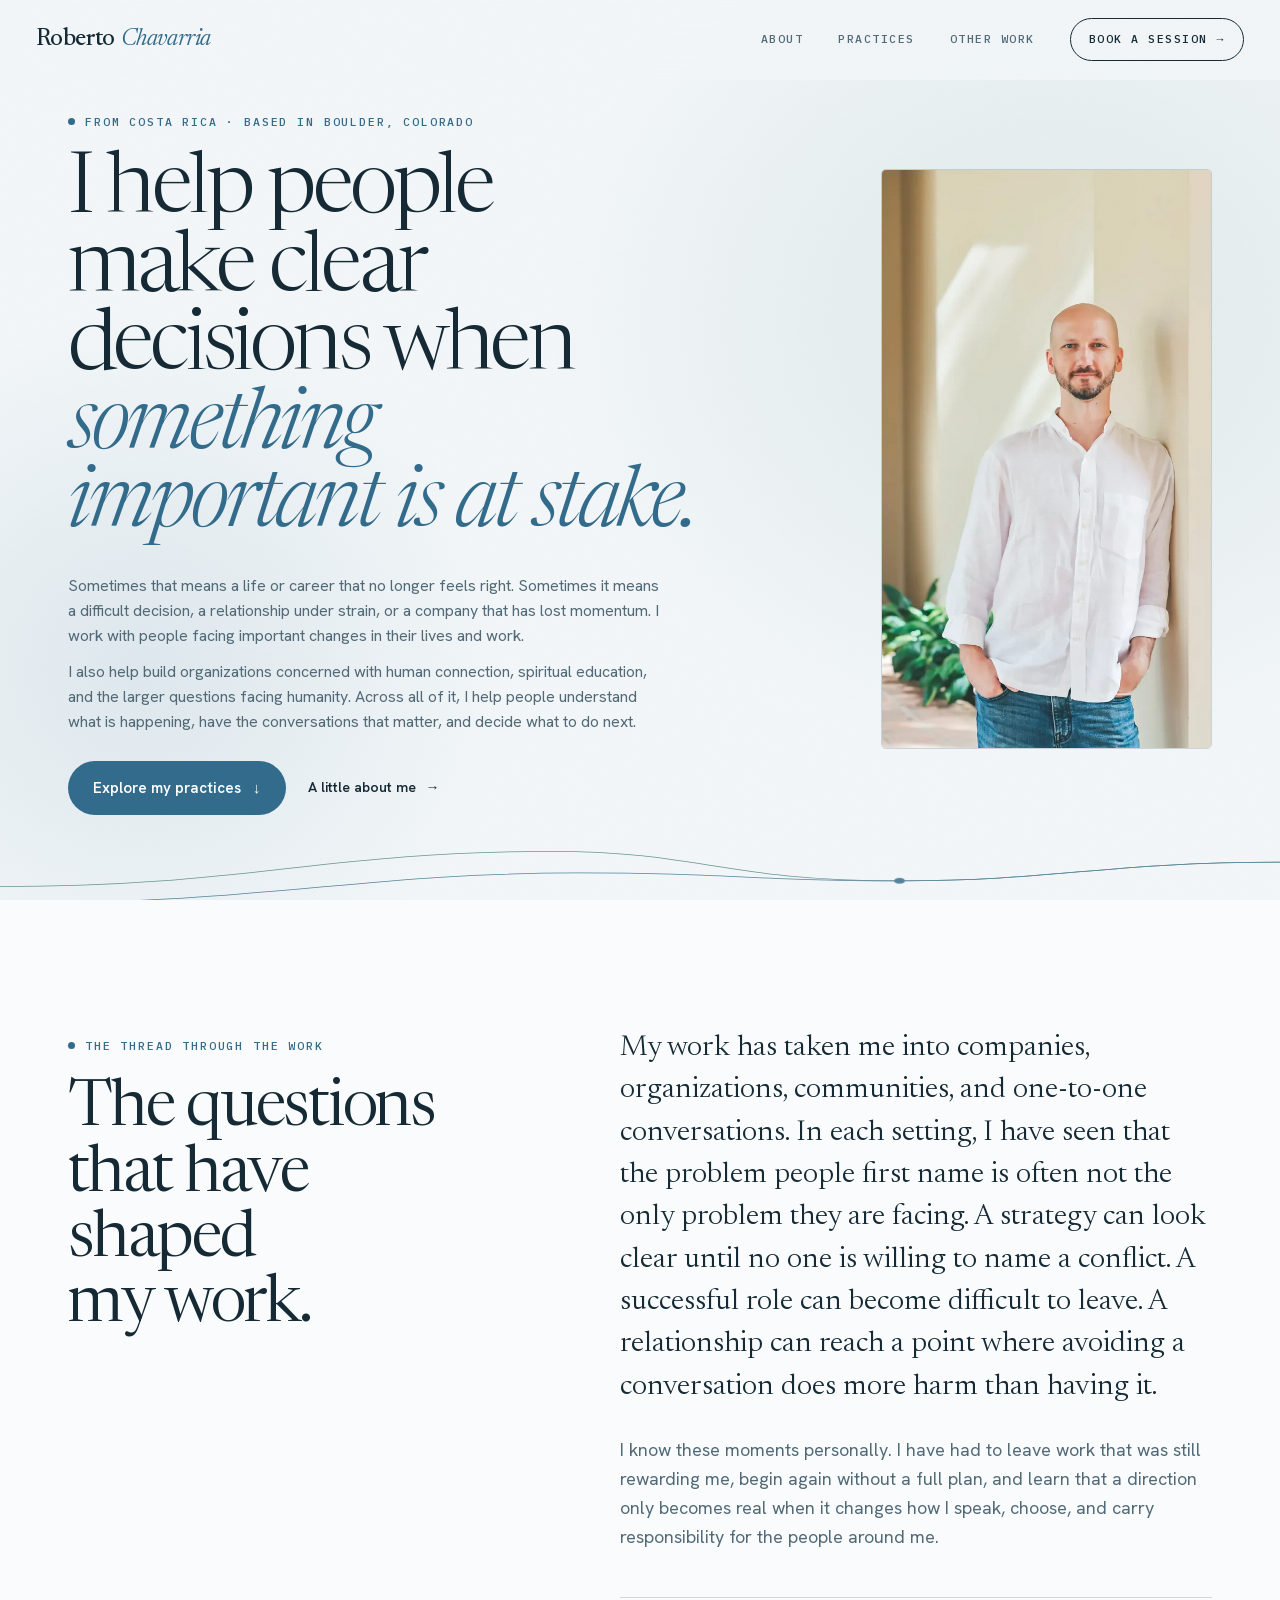
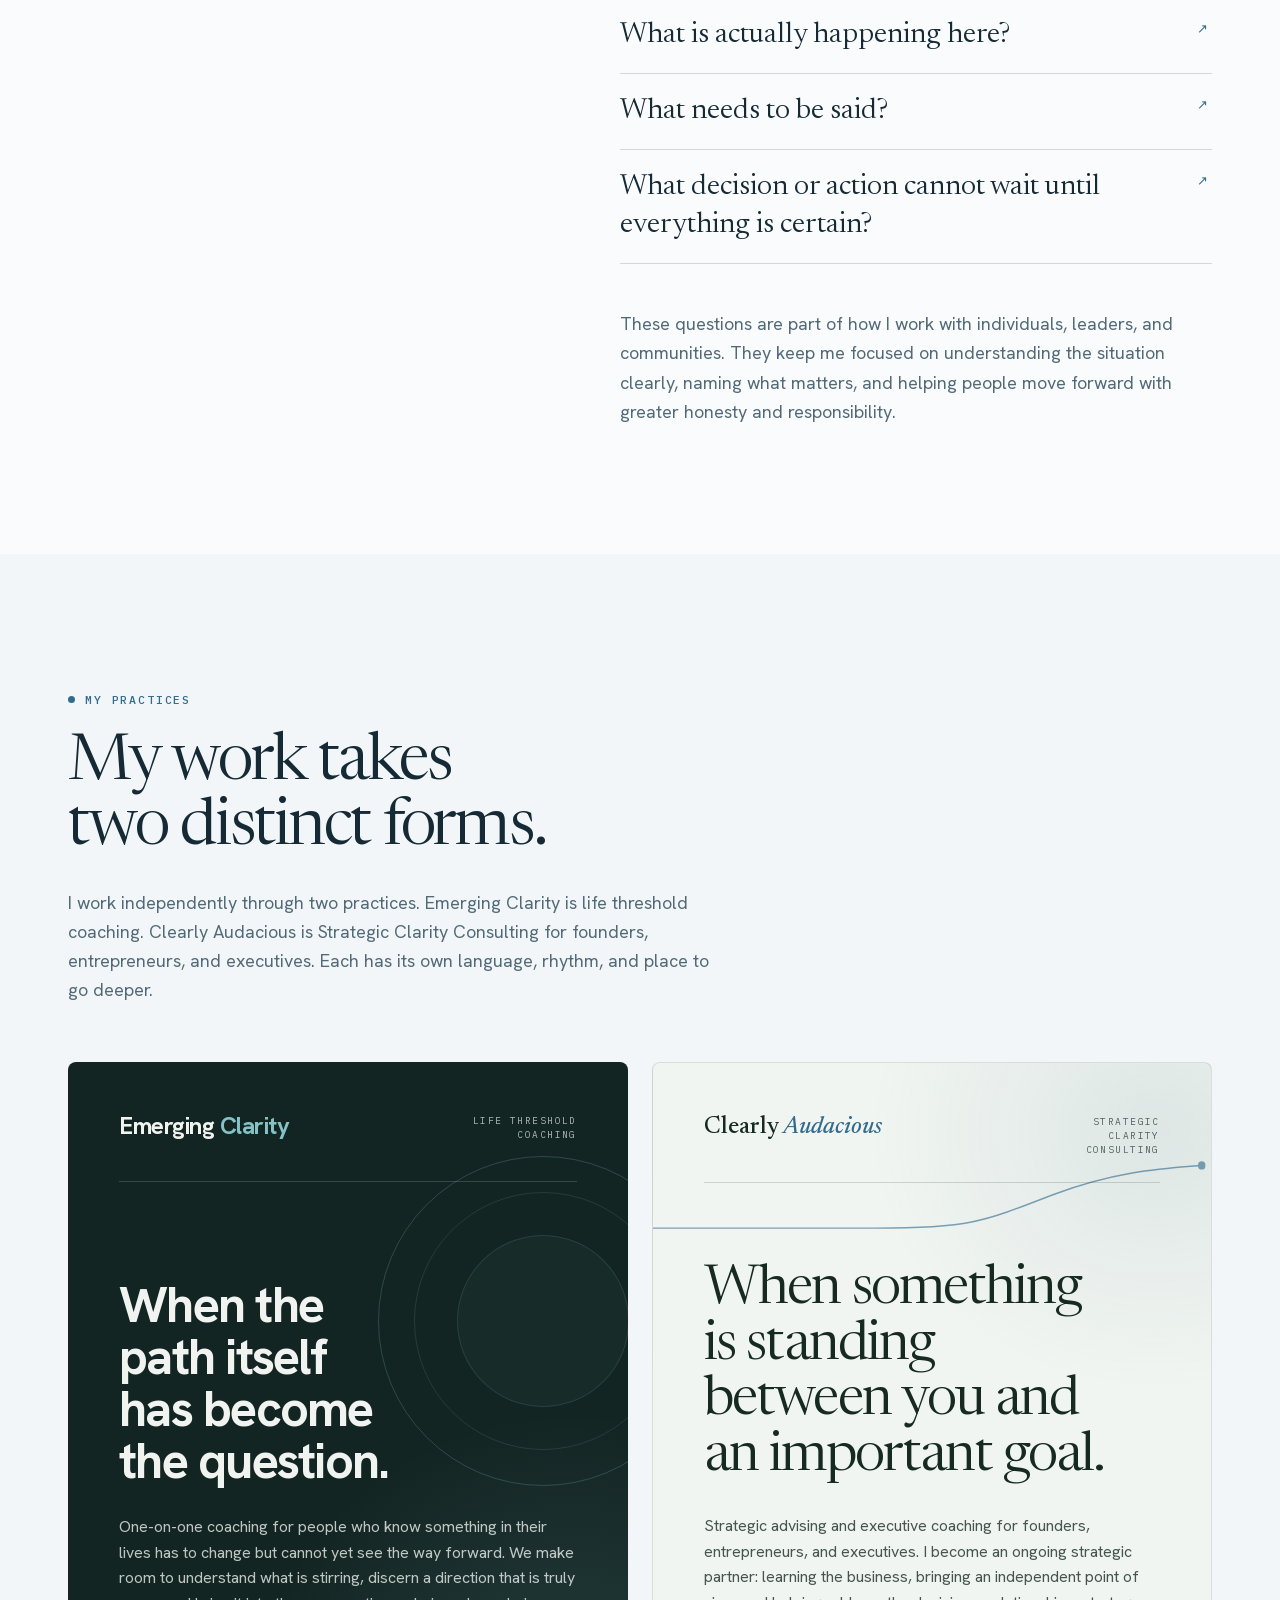
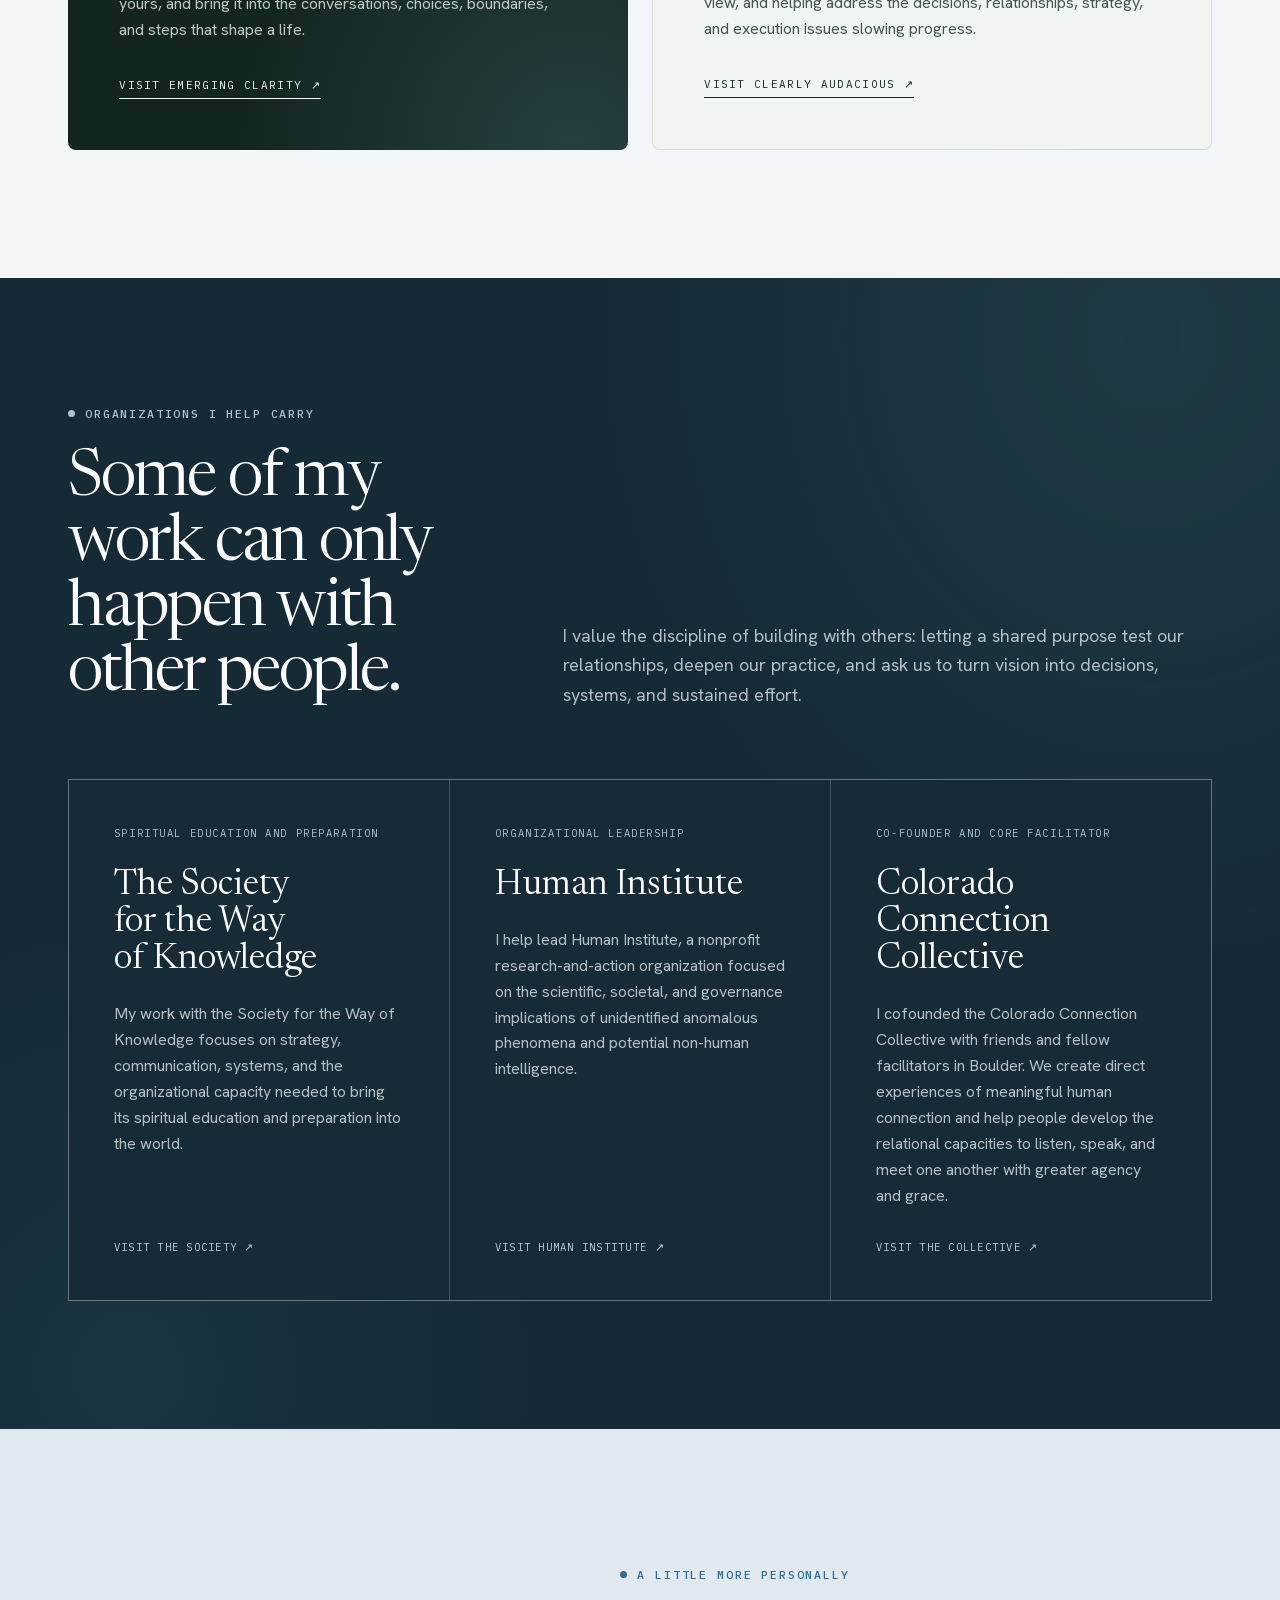
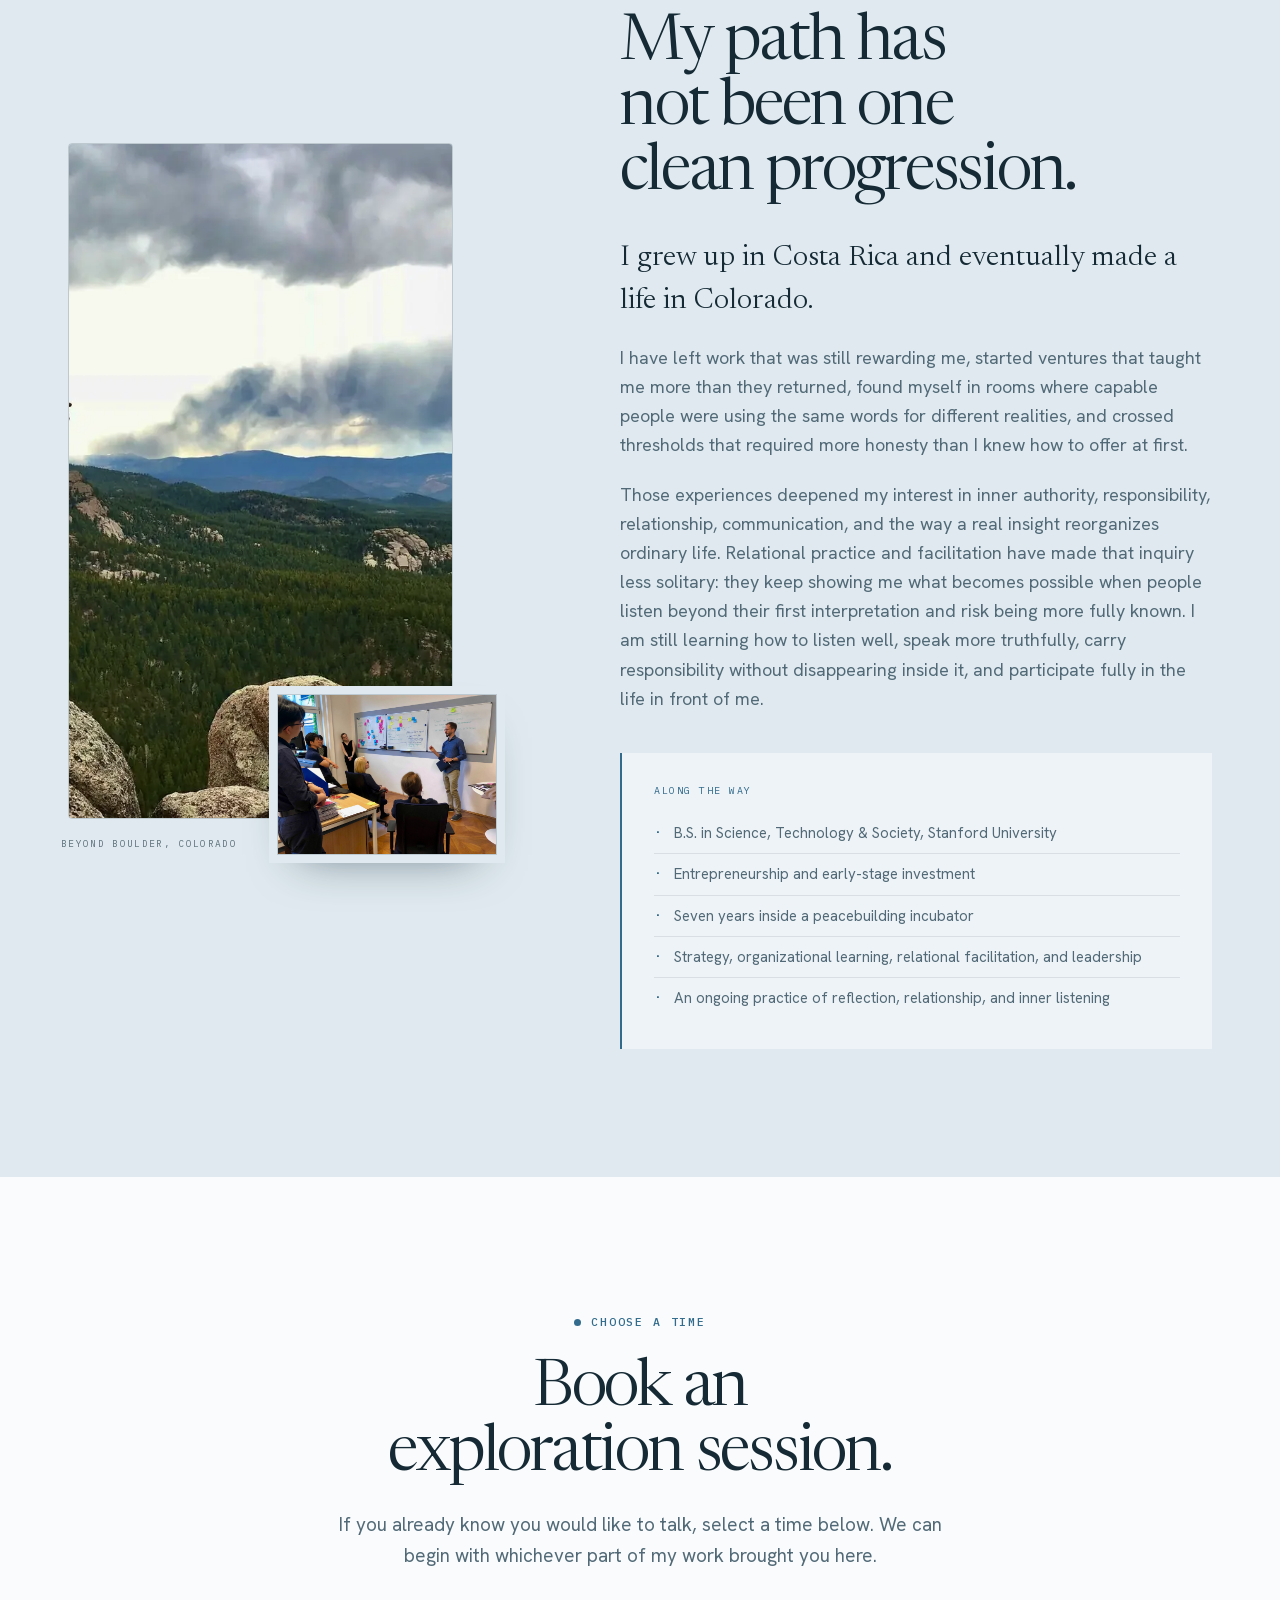
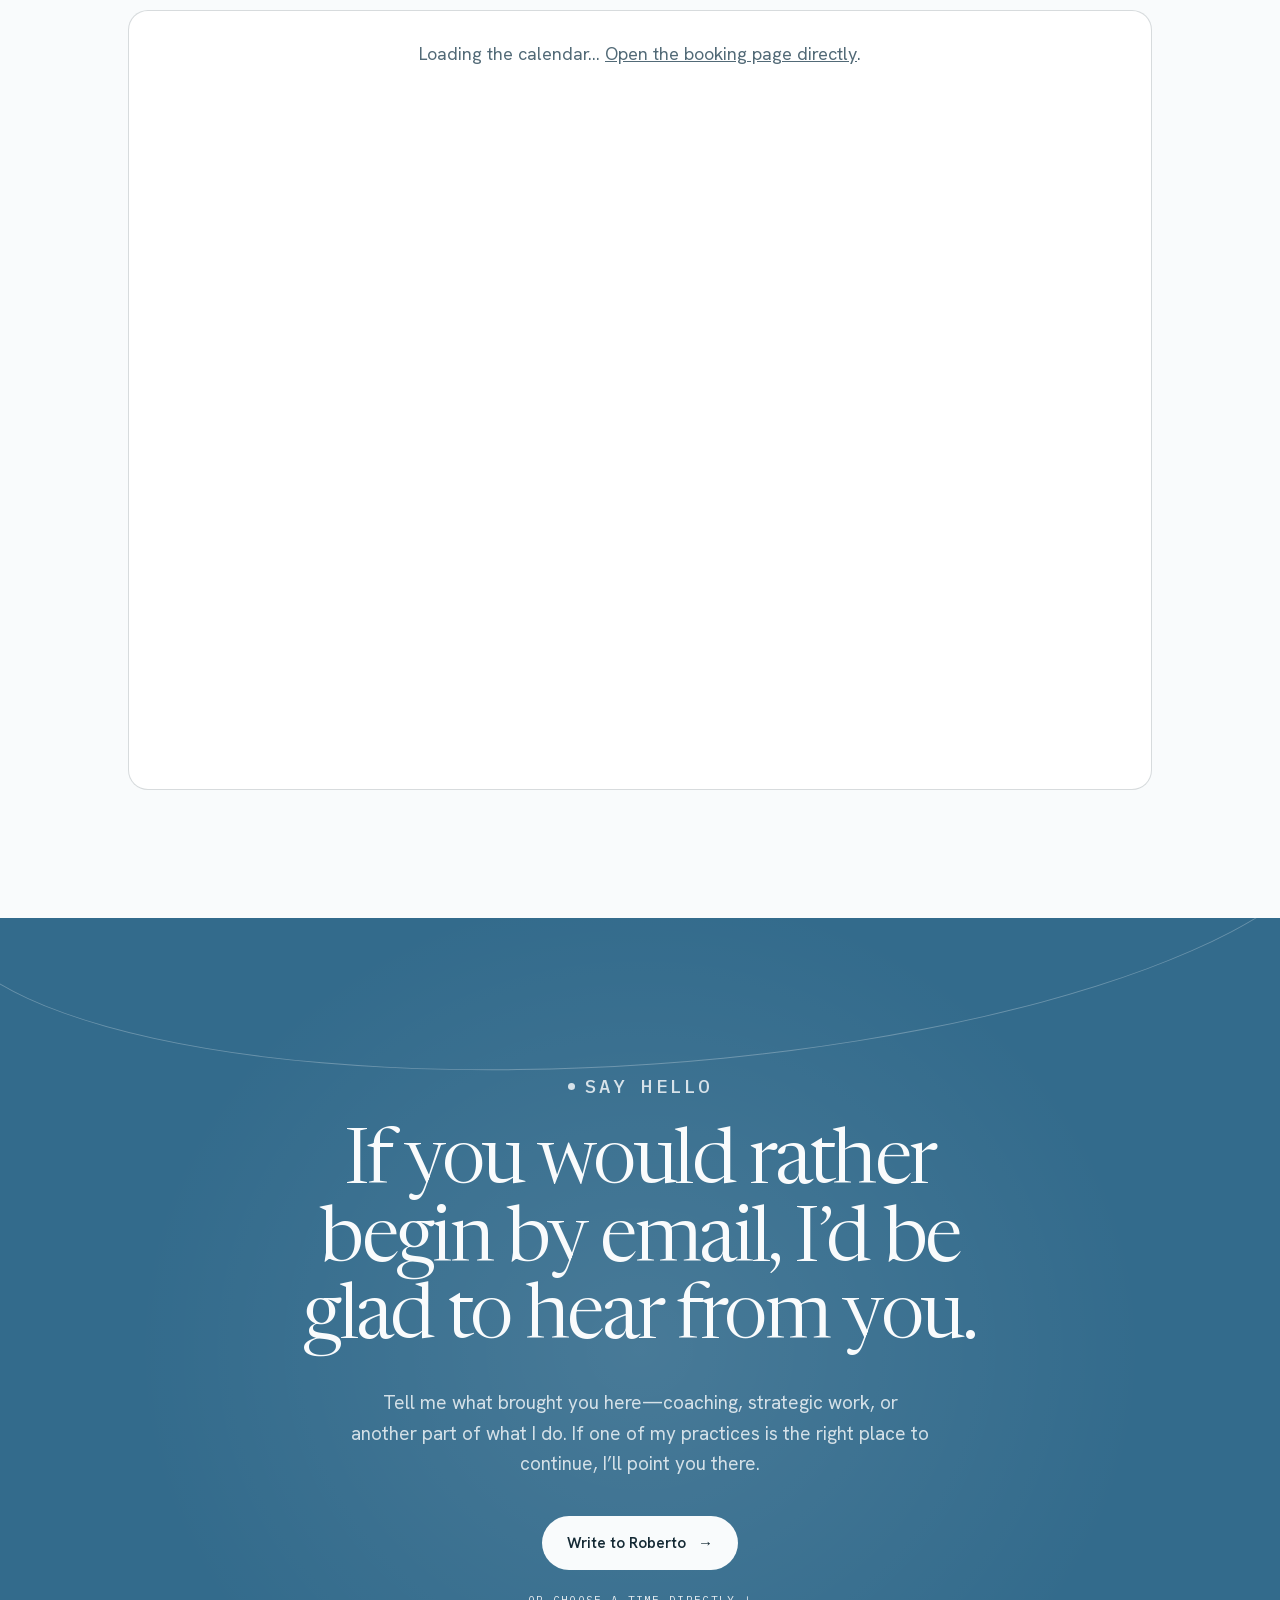
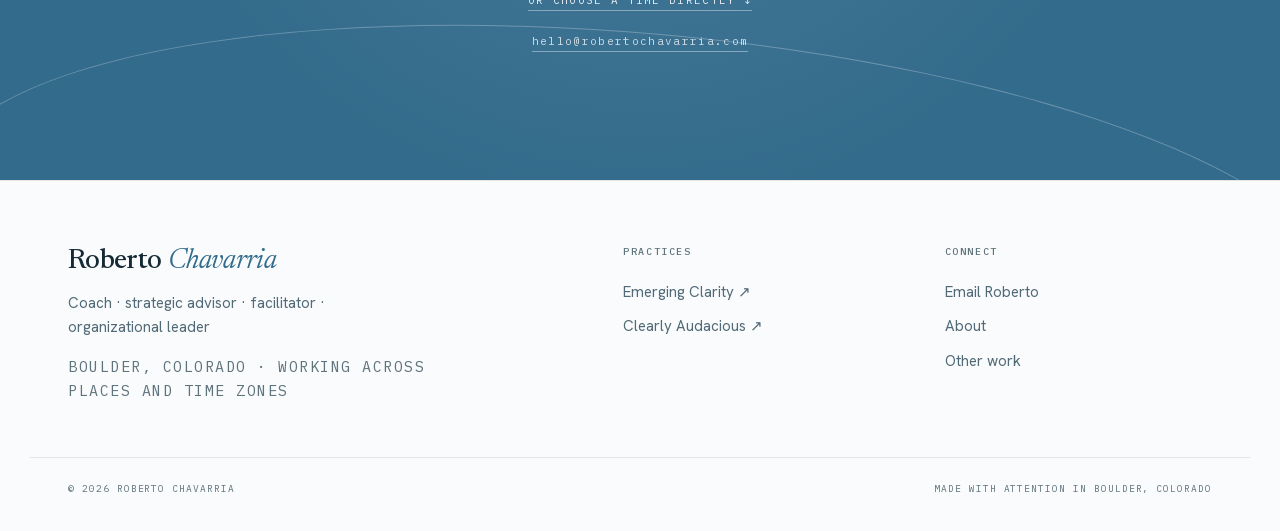
==== commit 1c86a586: "refactor: clarify personal site narrative" ====
--- a/index.html
+++ b/index.html
@@ -64,14 +64,14 @@
           <div class="hero-copy">
             <p class="eyebrow">From Costa Rica · Based in Boulder, Colorado</p>
             <h1 id="hero-title">
-              I help people find the clarity <em>to move what matters.</em>
+              I help people make clear decisions when <em>something important is at stake.</em>
             </h1>
             <div class="hero-intro">
               <p>
-                Sometimes the work begins with a life that no longer fits. Sometimes it begins with an ambitious goal, a difficult decision, or a relationship that has stopped moving. I work with people in both places, and I help carry organizations devoted to human connection, spiritual preparation, and the scientific and societal questions raised by unidentified anomalous phenomena.
-              </p>
-              <p>
-                The settings are different, but my way of working is consistent: pay close attention to what is actually happening, make room for what has not yet been seen or said, and help understanding become a choice, a conversation, or a real next step.
+                Sometimes that means a life or career that no longer feels right. Sometimes it means a difficult decision, a relationship under strain, or a company that has lost momentum. I work with people facing important changes in their lives and work.
+              </p>
+              <p>
+                I also help build organizations concerned with human connection, spiritual education, and the larger questions facing humanity. Across all of it, I help people understand what is happening, have the conversations that matter, and decide what to do next.
               </p>
             </div>
             <div class="hero-actions">
@@ -104,22 +104,22 @@
         <div class="wrap opening-grid">
           <div class="section-heading reveal">
             <p class="eyebrow">The thread through the work</p>
-            <h2 id="about-title">The settings changed. The question underneath kept returning.</h2>
+            <h2 id="about-title">The questions that have shaped my work.</h2>
           </div>
           <div class="opening-body reveal" data-delay="1">
             <p class="lead">
-              I have spent much of my life close to moments when the visible problem was not the whole problem: a company trying to move, a relationship asking for more truth, a person outwardly capable while their life no longer fit. In all of them, people can use the same words—success, security, responsibility, purpose—while meaning very different things.
-            </p>
-            <p>
-              My own life has taught me that recognizing this is only the beginning. I have left rewarded work, started again without a full map, and had to learn that a direction is only real when it changes how I speak, choose, and show up for the people depending on me.
+              My work has taken me into companies, organizations, communities, and one-to-one conversations. In each setting, I have seen that the problem people first name is often not the only problem they are facing. A strategy can look clear until no one is willing to name a conflict. A successful role can become difficult to leave. A relationship can reach a point where avoiding a conversation does more harm than having it.
+            </p>
+            <p>
+              I know these moments personally. I have had to leave work that was still rewarding me, begin again without a full plan, and learn that a direction only becomes real when it changes how I speak, choose, and carry responsibility for the people around me.
             </p>
             <ul class="question-list" aria-label="Questions that guide Roberto's work">
               <li>What is actually happening here?</li>
-              <li>What are we not yet willing to say?</li>
-              <li>What matters enough to act on before the whole path is clear?</li>
+              <li>What needs to be said?</li>
+              <li>What decision or action cannot wait until everything is certain?</li>
             </ul>
             <p>
-              These questions connect the work I do with individuals, leaders, and communities. They are how I keep returning to what is underneath the visible problem, and to the next responsibility that makes movement possible.
+              These questions are part of how I work with individuals, leaders, and communities. They keep me focused on understanding the situation clearly, naming what matters, and helping people move forward with greater honesty and responsibility.
             </p>
           </div>
         </div>
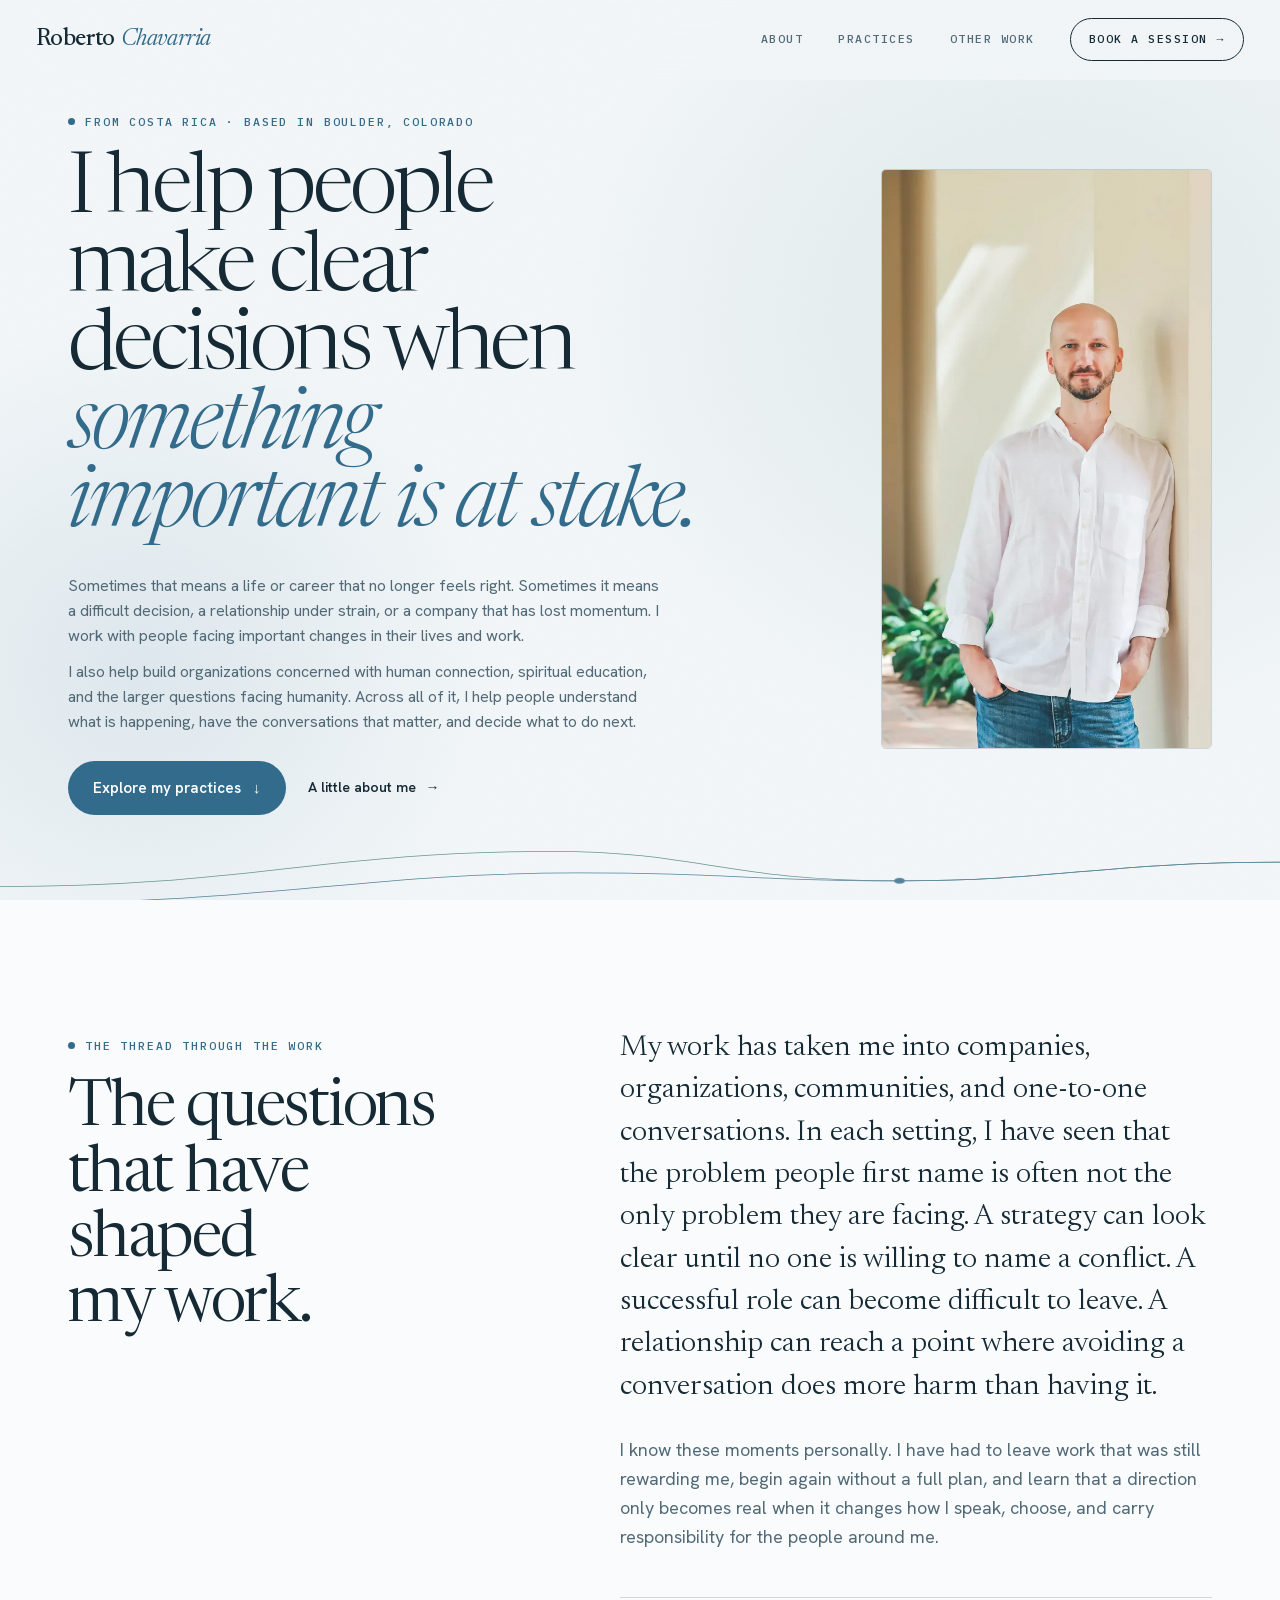
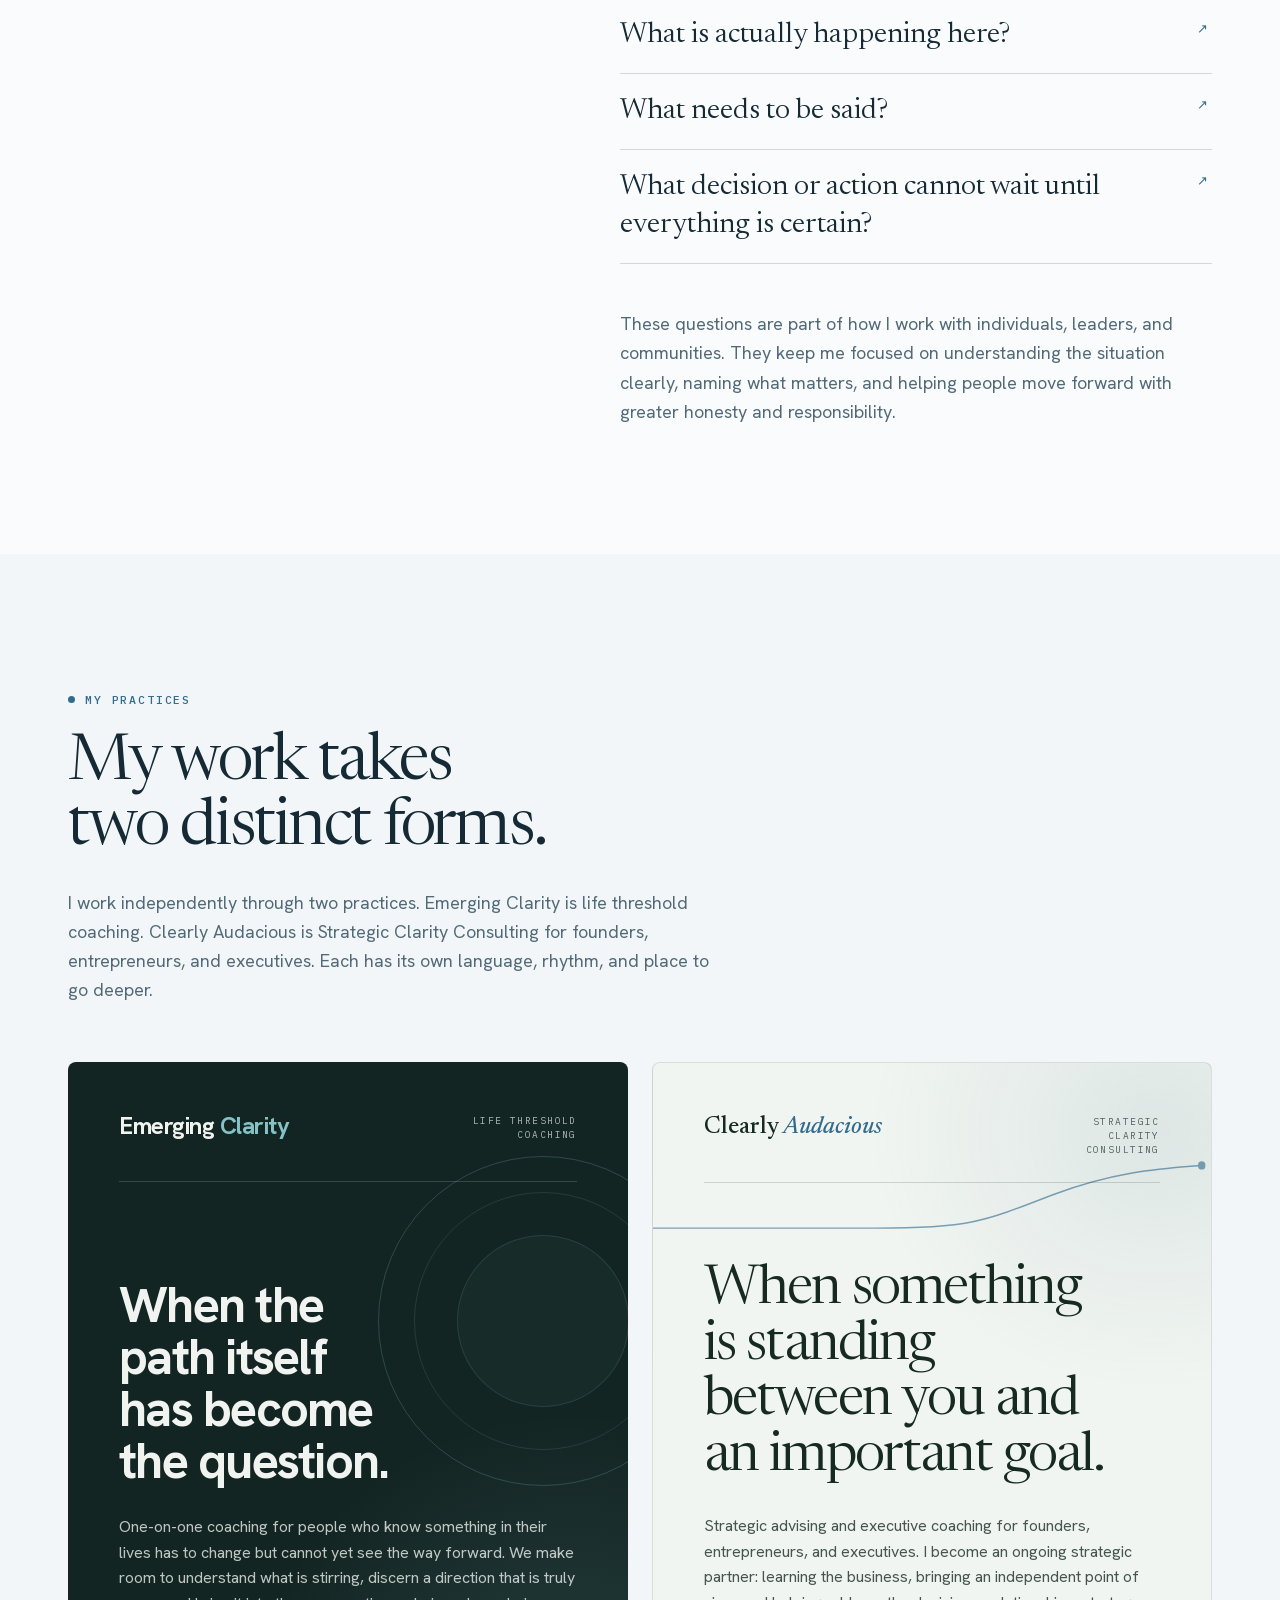
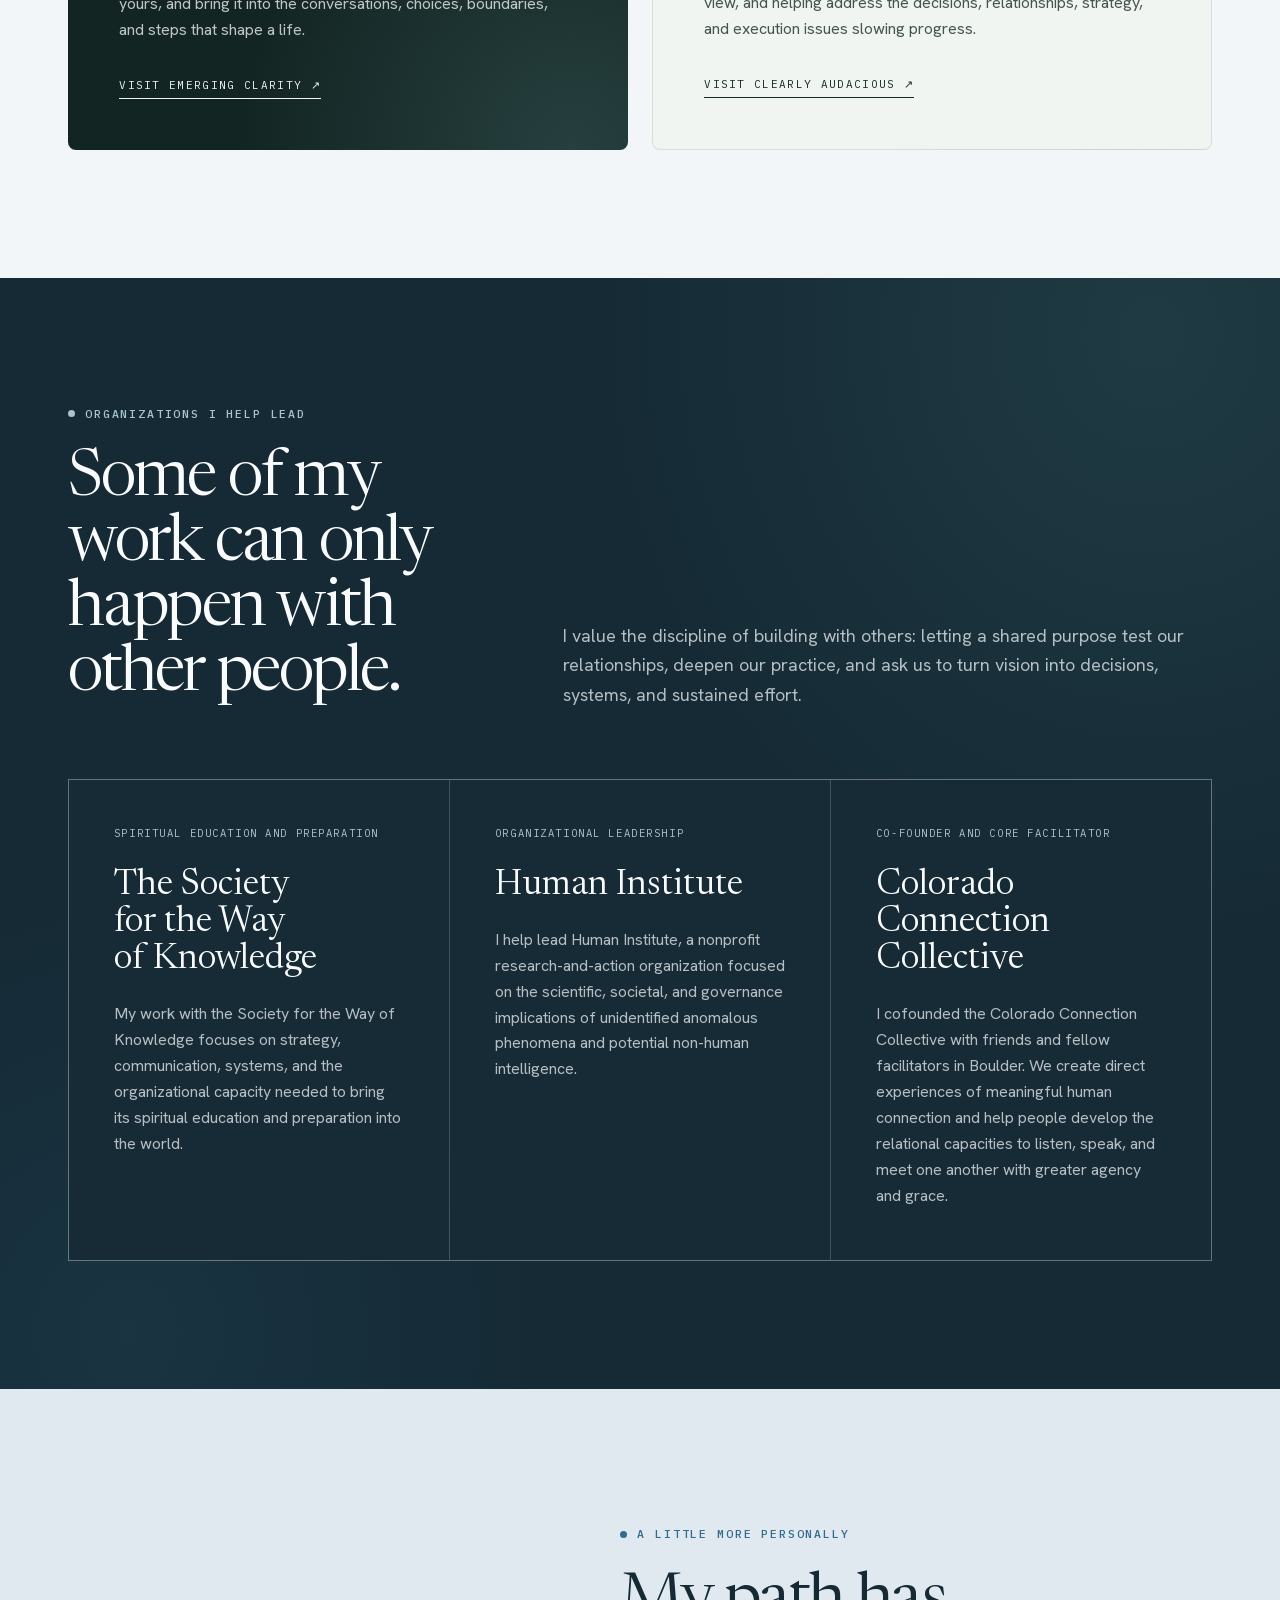
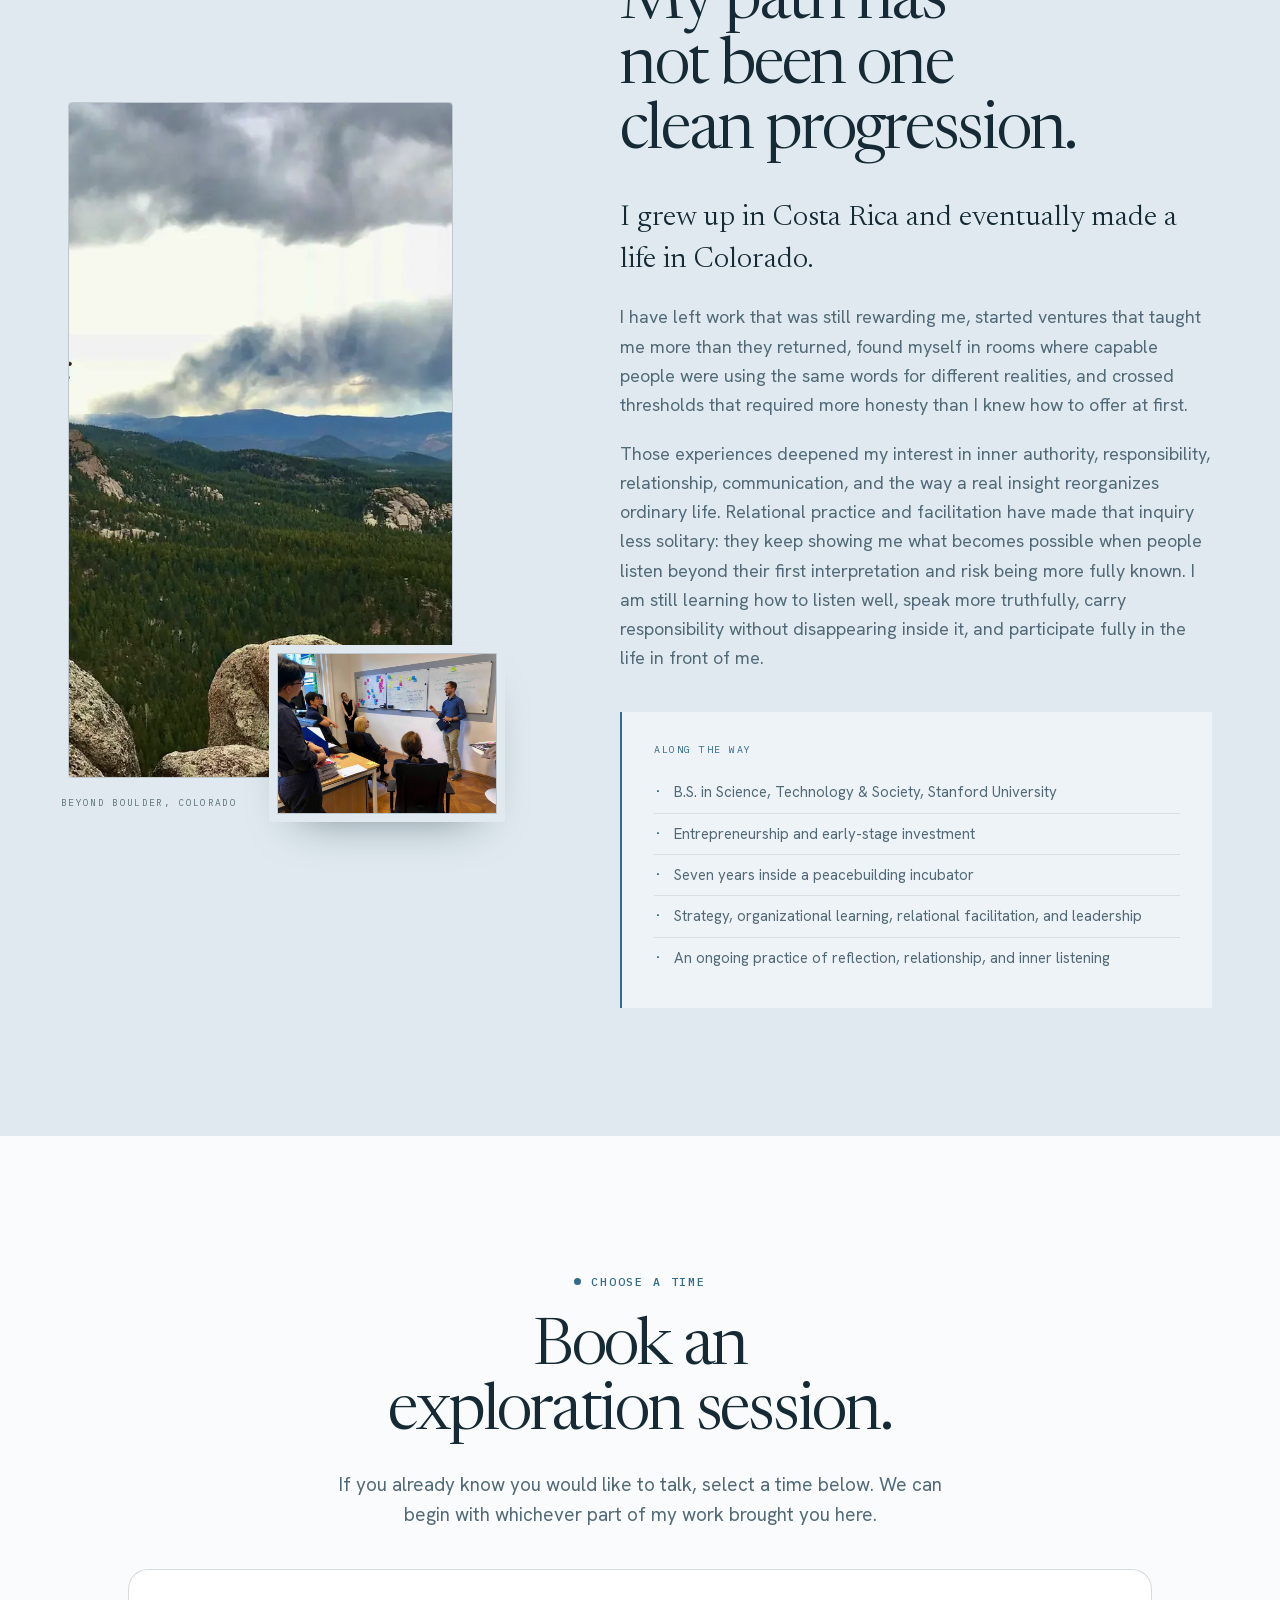
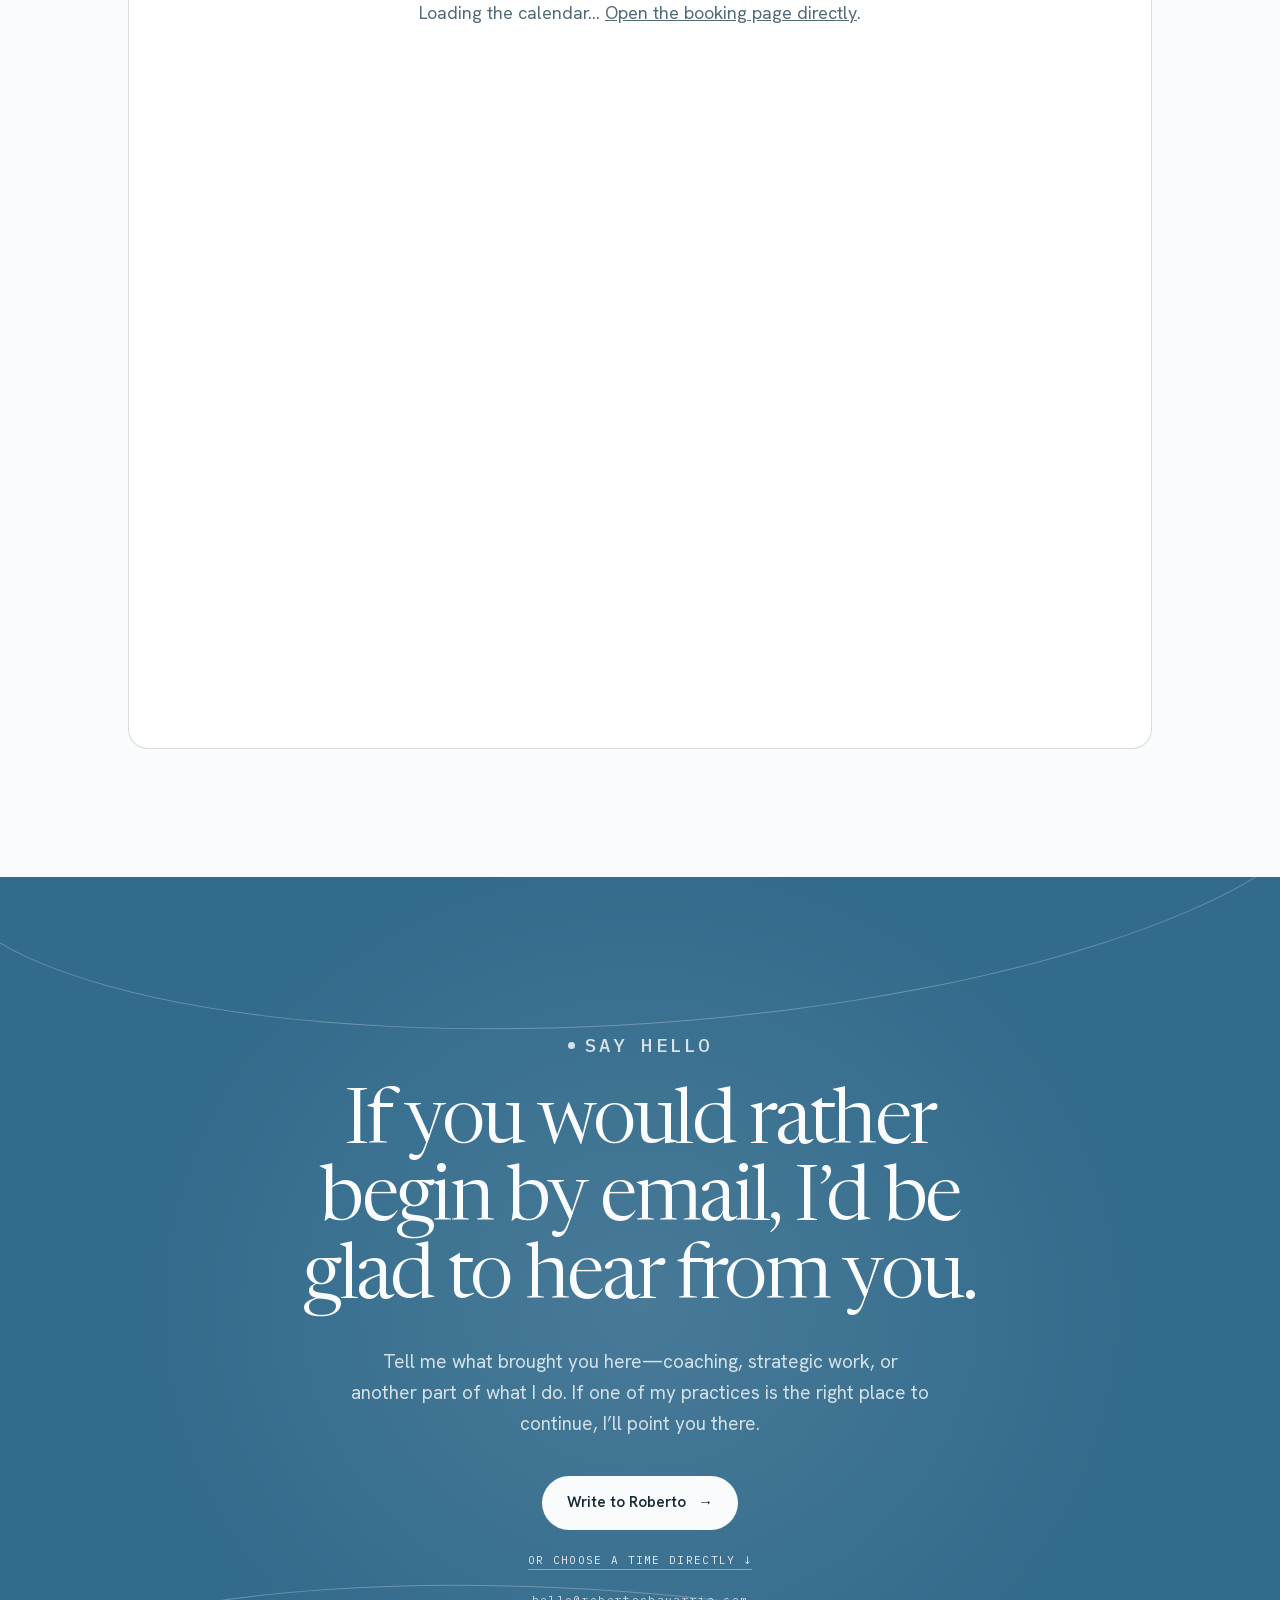
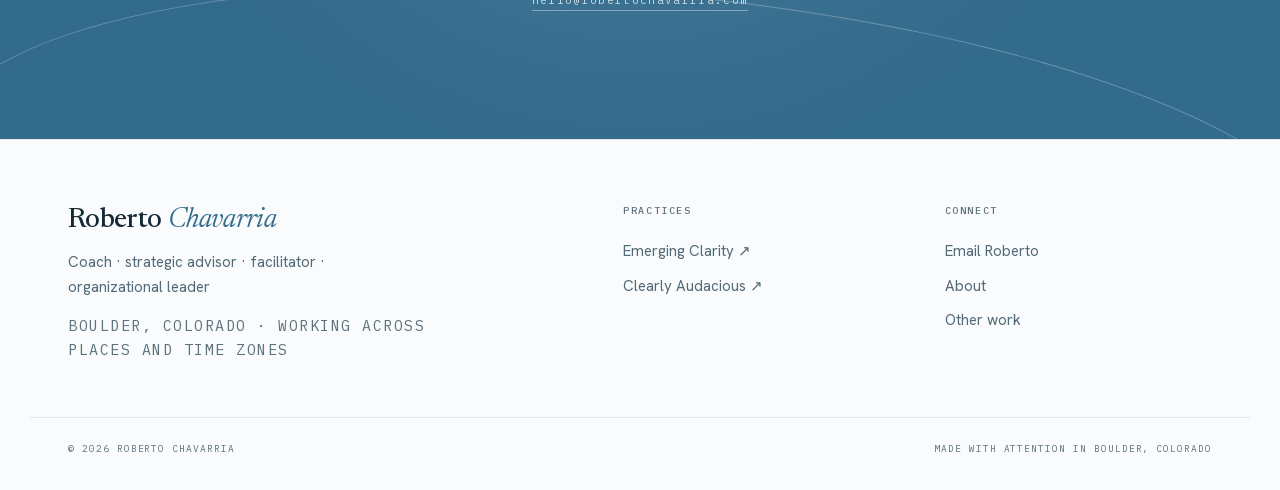
==== commit f85ce731: "content: update organizations section" ====
--- a/index.html
+++ b/index.html
@@ -179,7 +179,7 @@
       <section class="involved section" id="involved" aria-labelledby="involved-title">
         <div class="wrap">
           <div class="involved-intro reveal">
-            <p class="eyebrow eyebrow--light">Organizations I help carry</p>
+            <p class="eyebrow eyebrow--light">Organizations I help lead</p>
             <h2 id="involved-title">Some of my work can only happen with other people.</h2>
             <p>
               I value the discipline of building with others: letting a shared purpose test our relationships, deepen our practice, and ask us to turn vision into decisions, systems, and sustained effort.
@@ -193,7 +193,6 @@
               <p>
                 My work with the Society for the Way of Knowledge focuses on strategy, communication, systems, and the organizational capacity needed to bring its spiritual education and preparation into the world.
               </p>
-              <a href="https://www.newmessage.org/">Visit the Society <span aria-hidden="true">↗</span></a>
             </article>
 
             <article class="involvement reveal" data-delay="1">
@@ -202,7 +201,6 @@
               <p>
                 I help lead Human Institute, a nonprofit research-and-action organization focused on the scientific, societal, and governance implications of unidentified anomalous phenomena and potential non-human intelligence.
               </p>
-              <a href="https://humaninstitute.org/">Visit Human Institute <span aria-hidden="true">↗</span></a>
             </article>
 
             <article class="involvement reveal" data-delay="2">
@@ -211,7 +209,6 @@
               <p>
                 I cofounded the Colorado Connection Collective with friends and fellow facilitators in Boulder. We create direct experiences of meaningful human connection and help people develop the relational capacities to listen, speak, and meet one another with greater agency and grace.
               </p>
-              <a href="https://coloradoconnectioncollective.com/">Visit the Collective <span aria-hidden="true">↗</span></a>
             </article>
           </div>
 
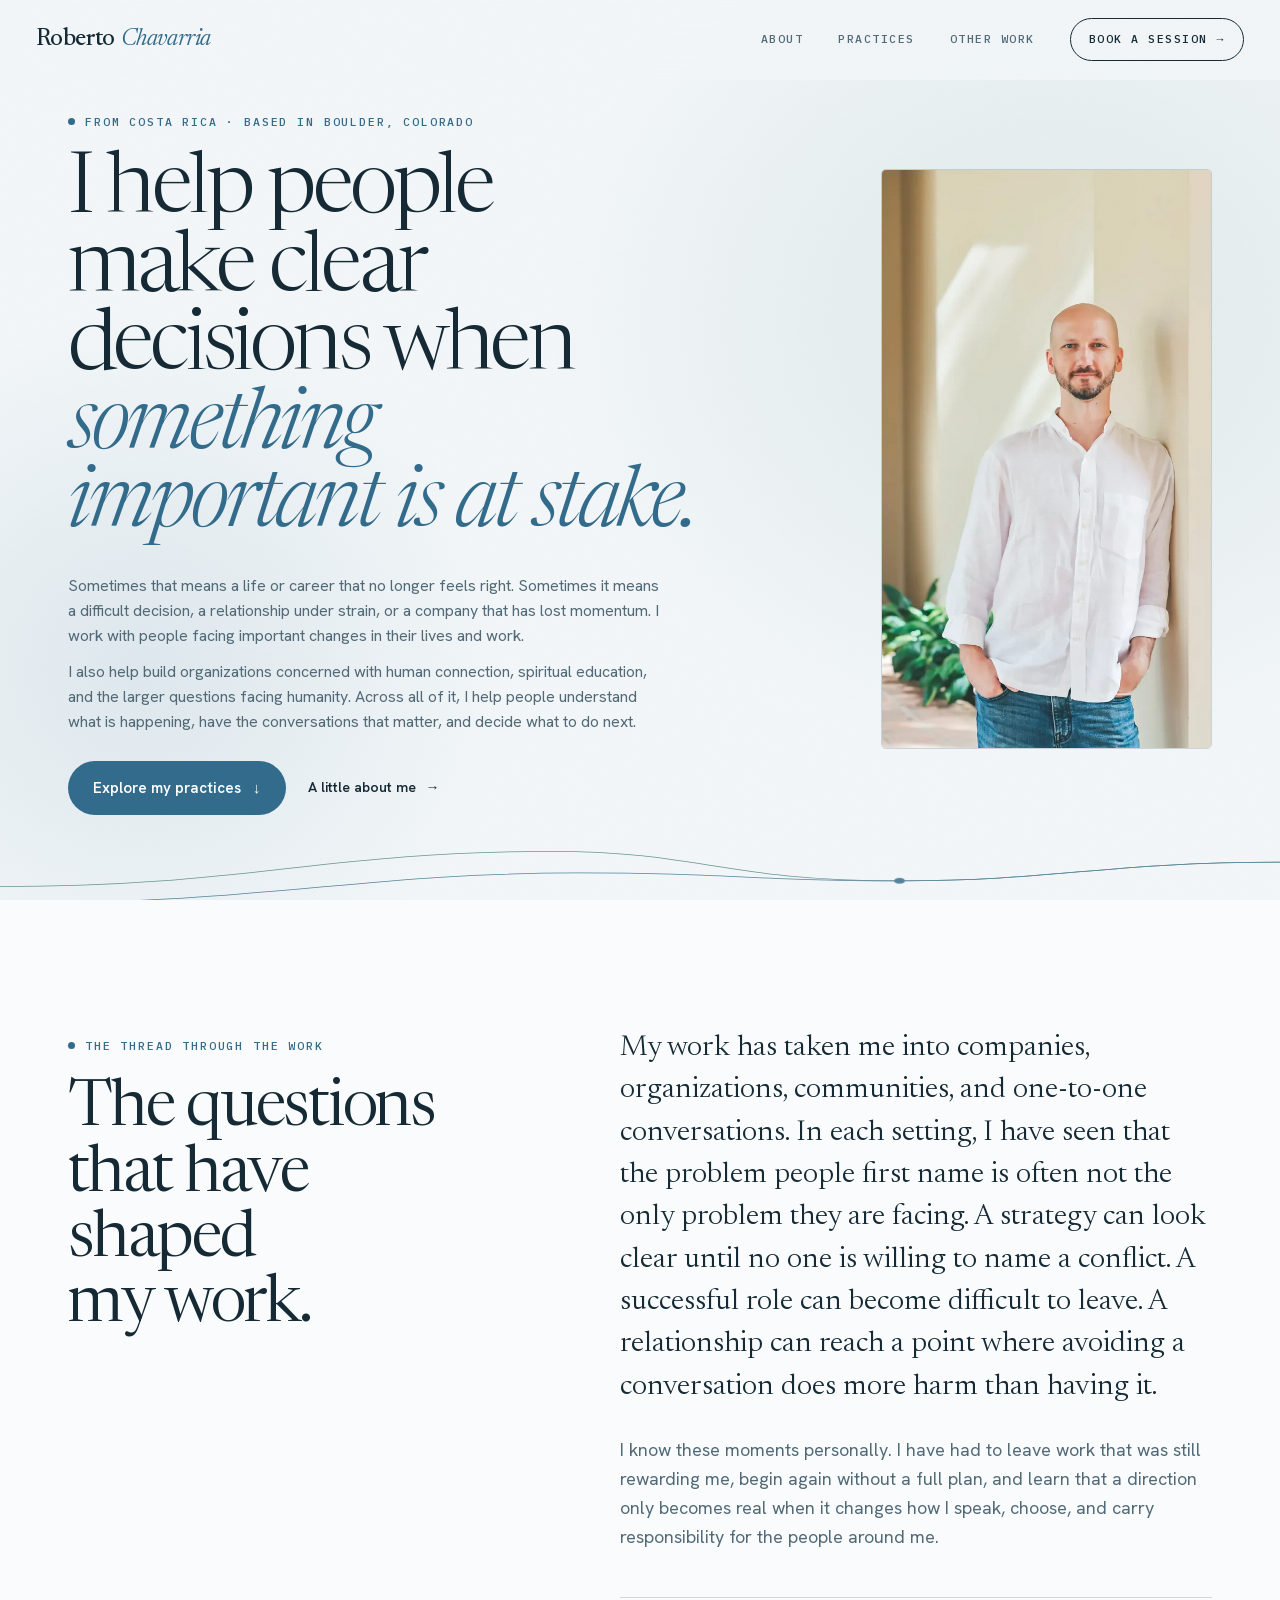
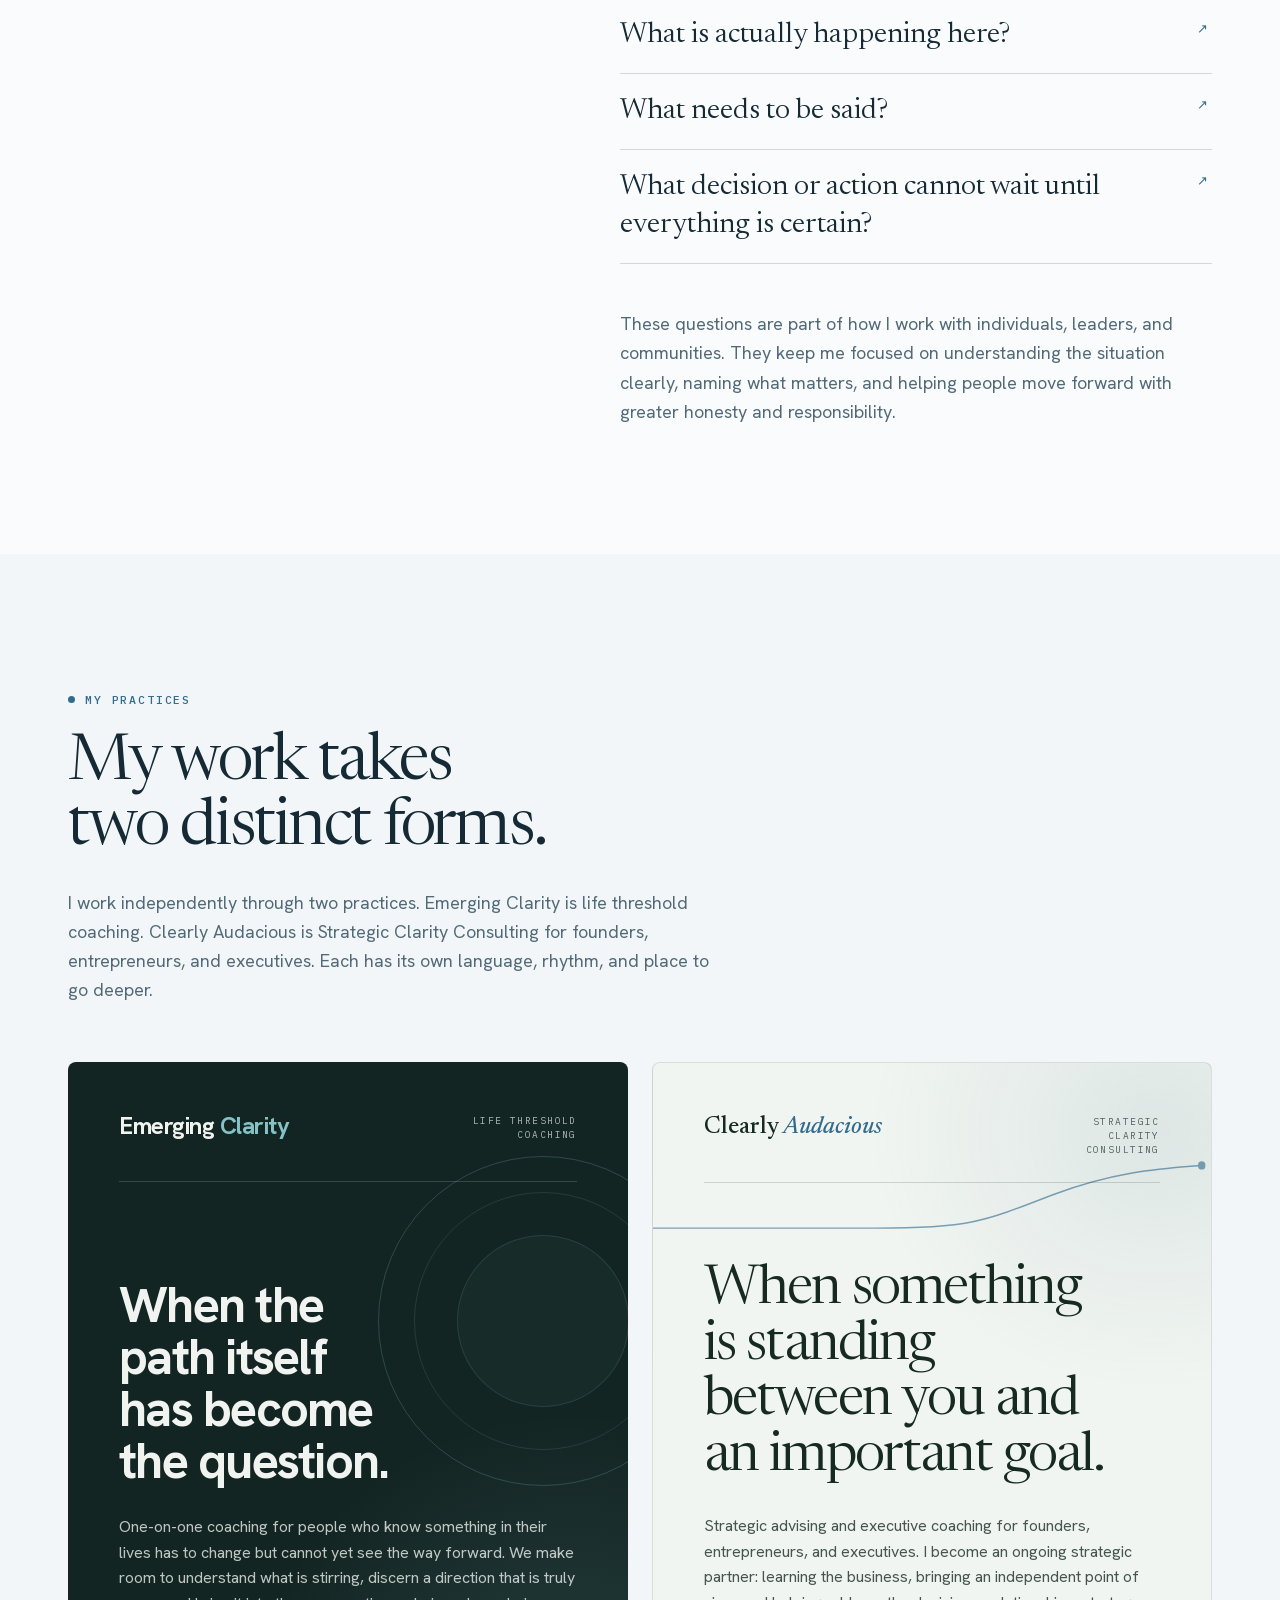
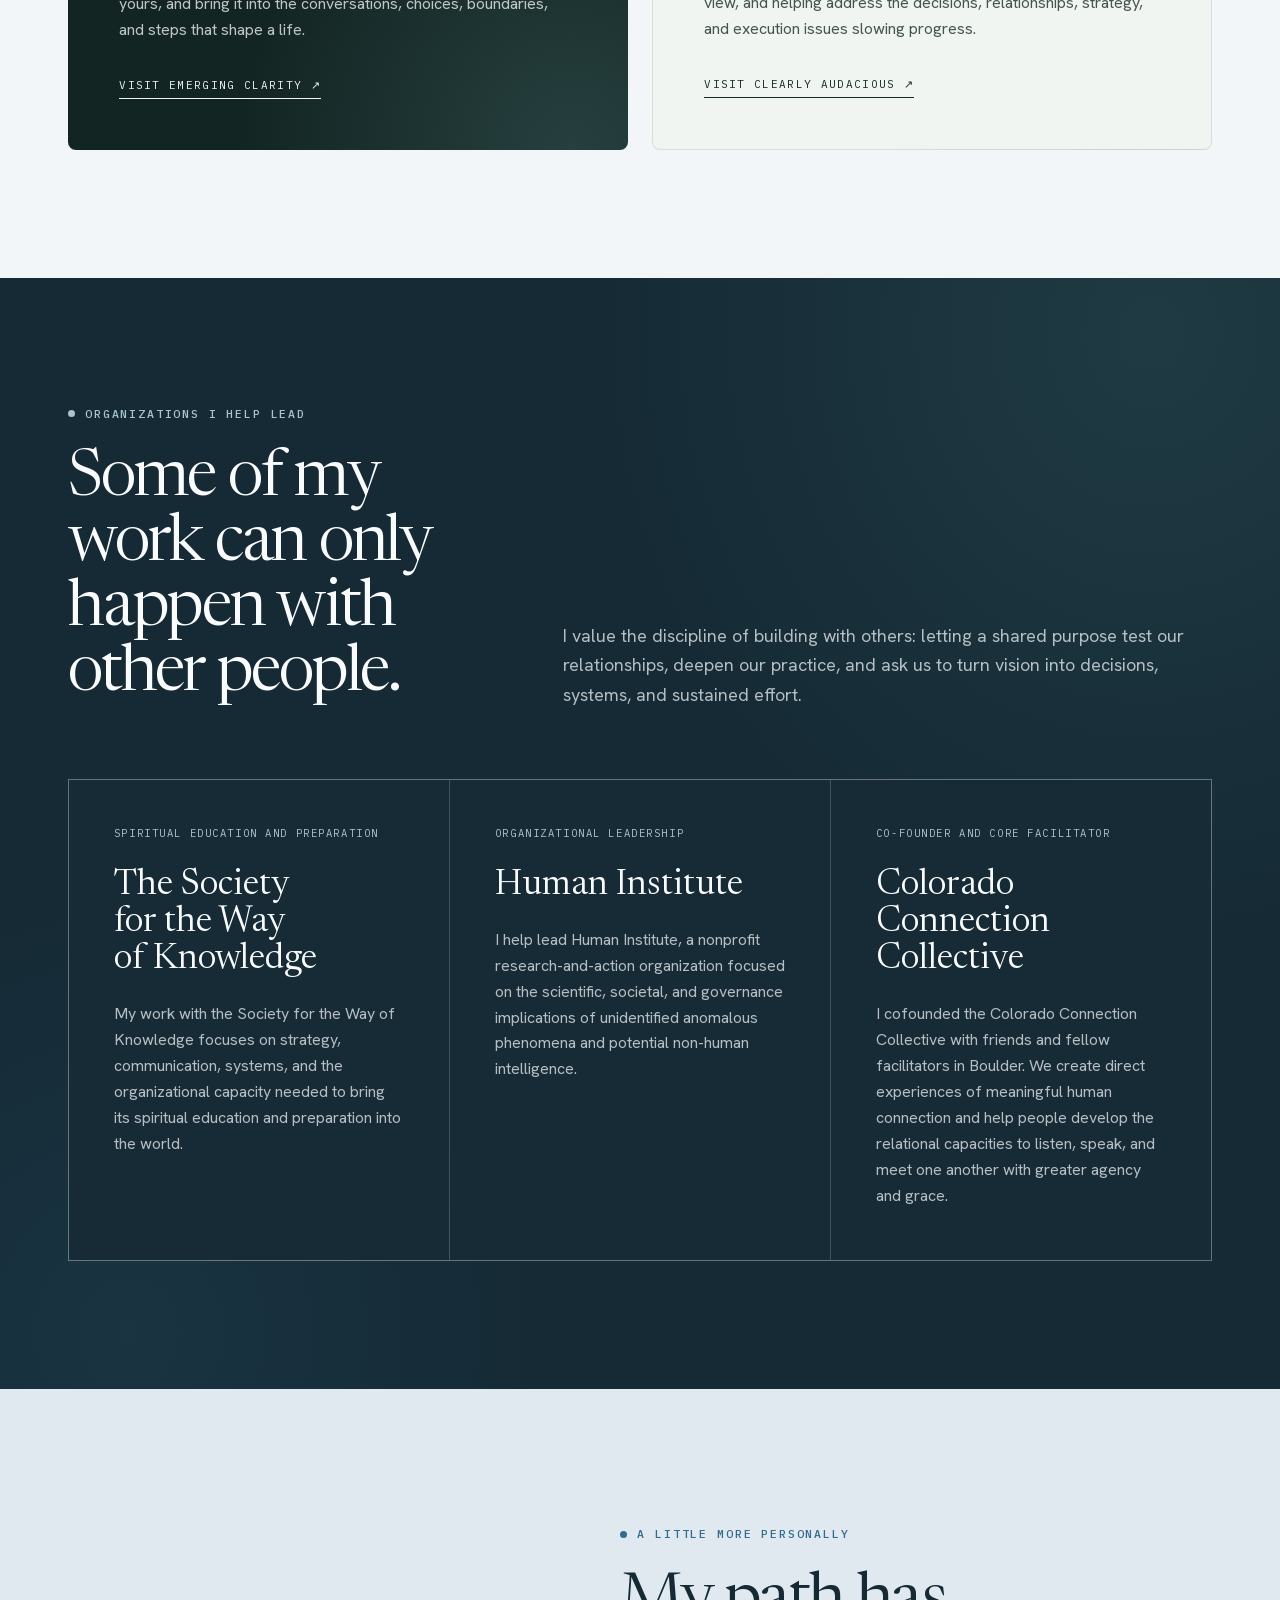
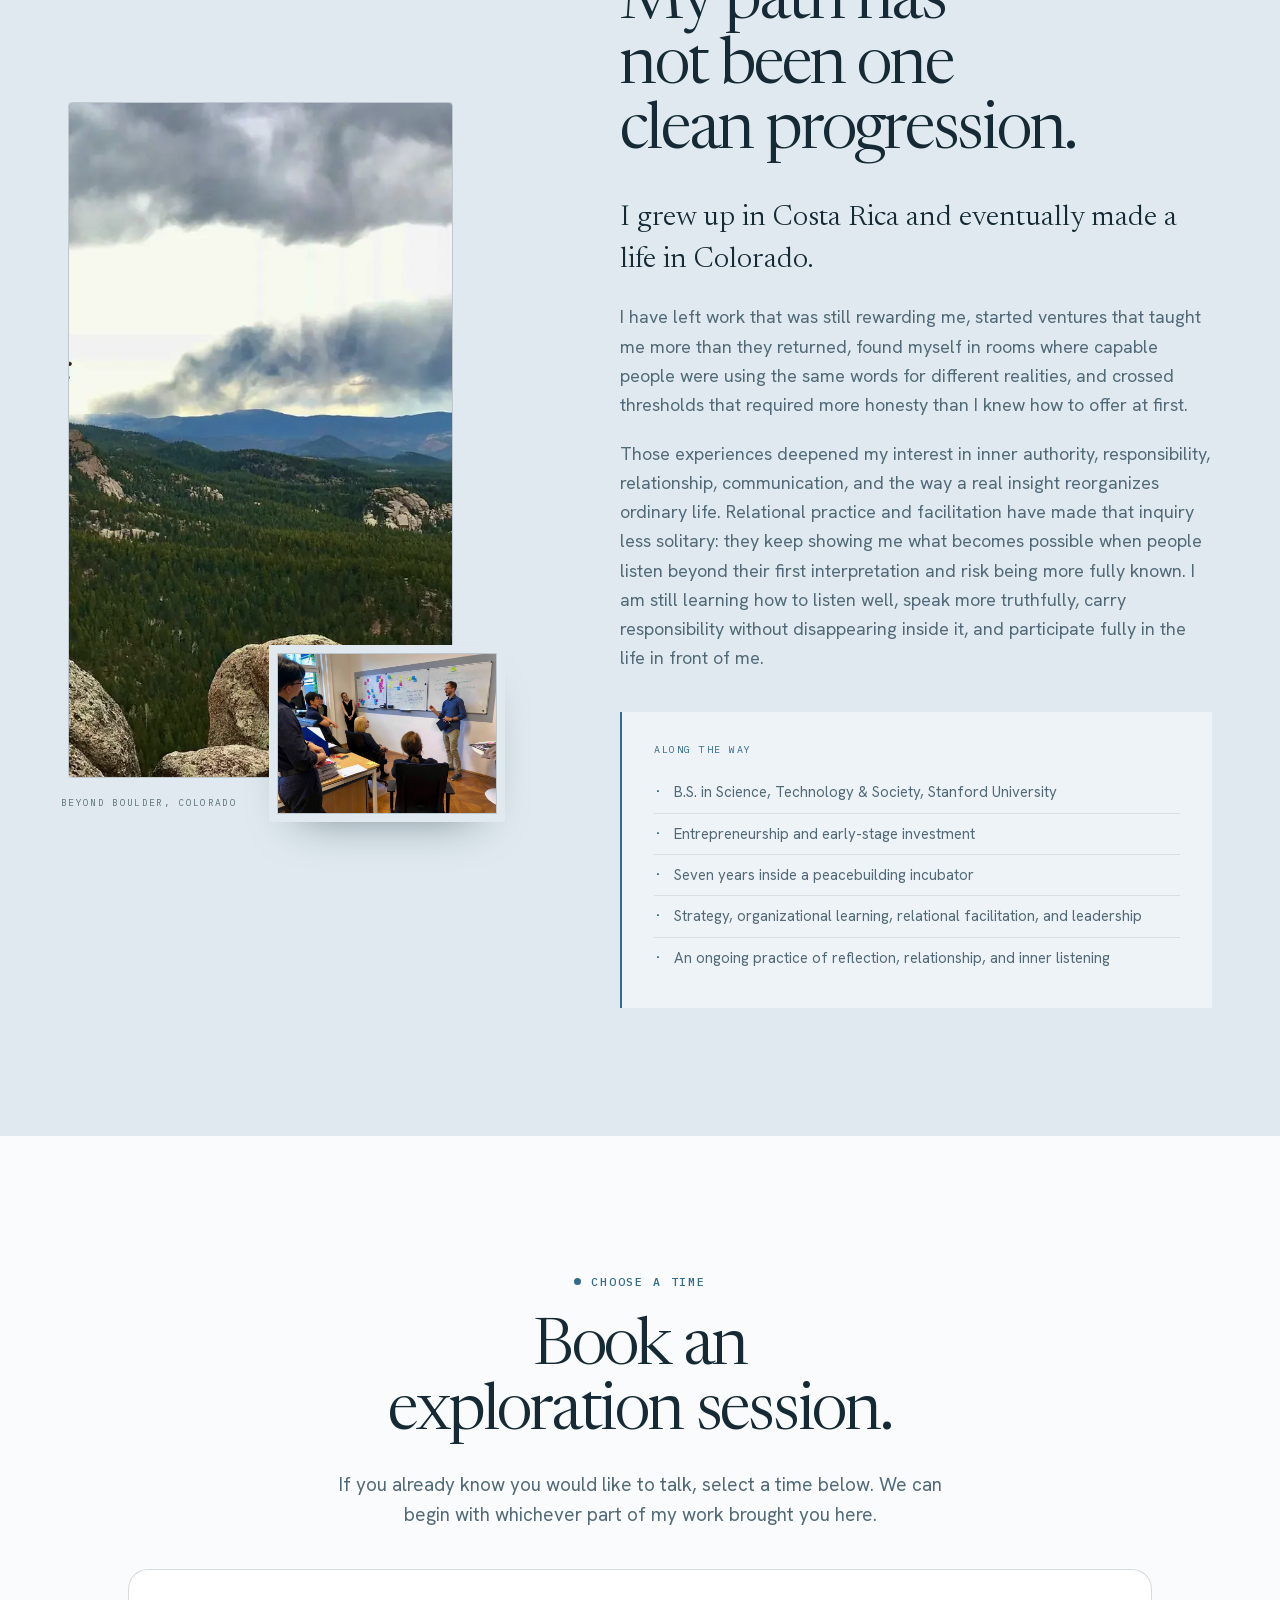
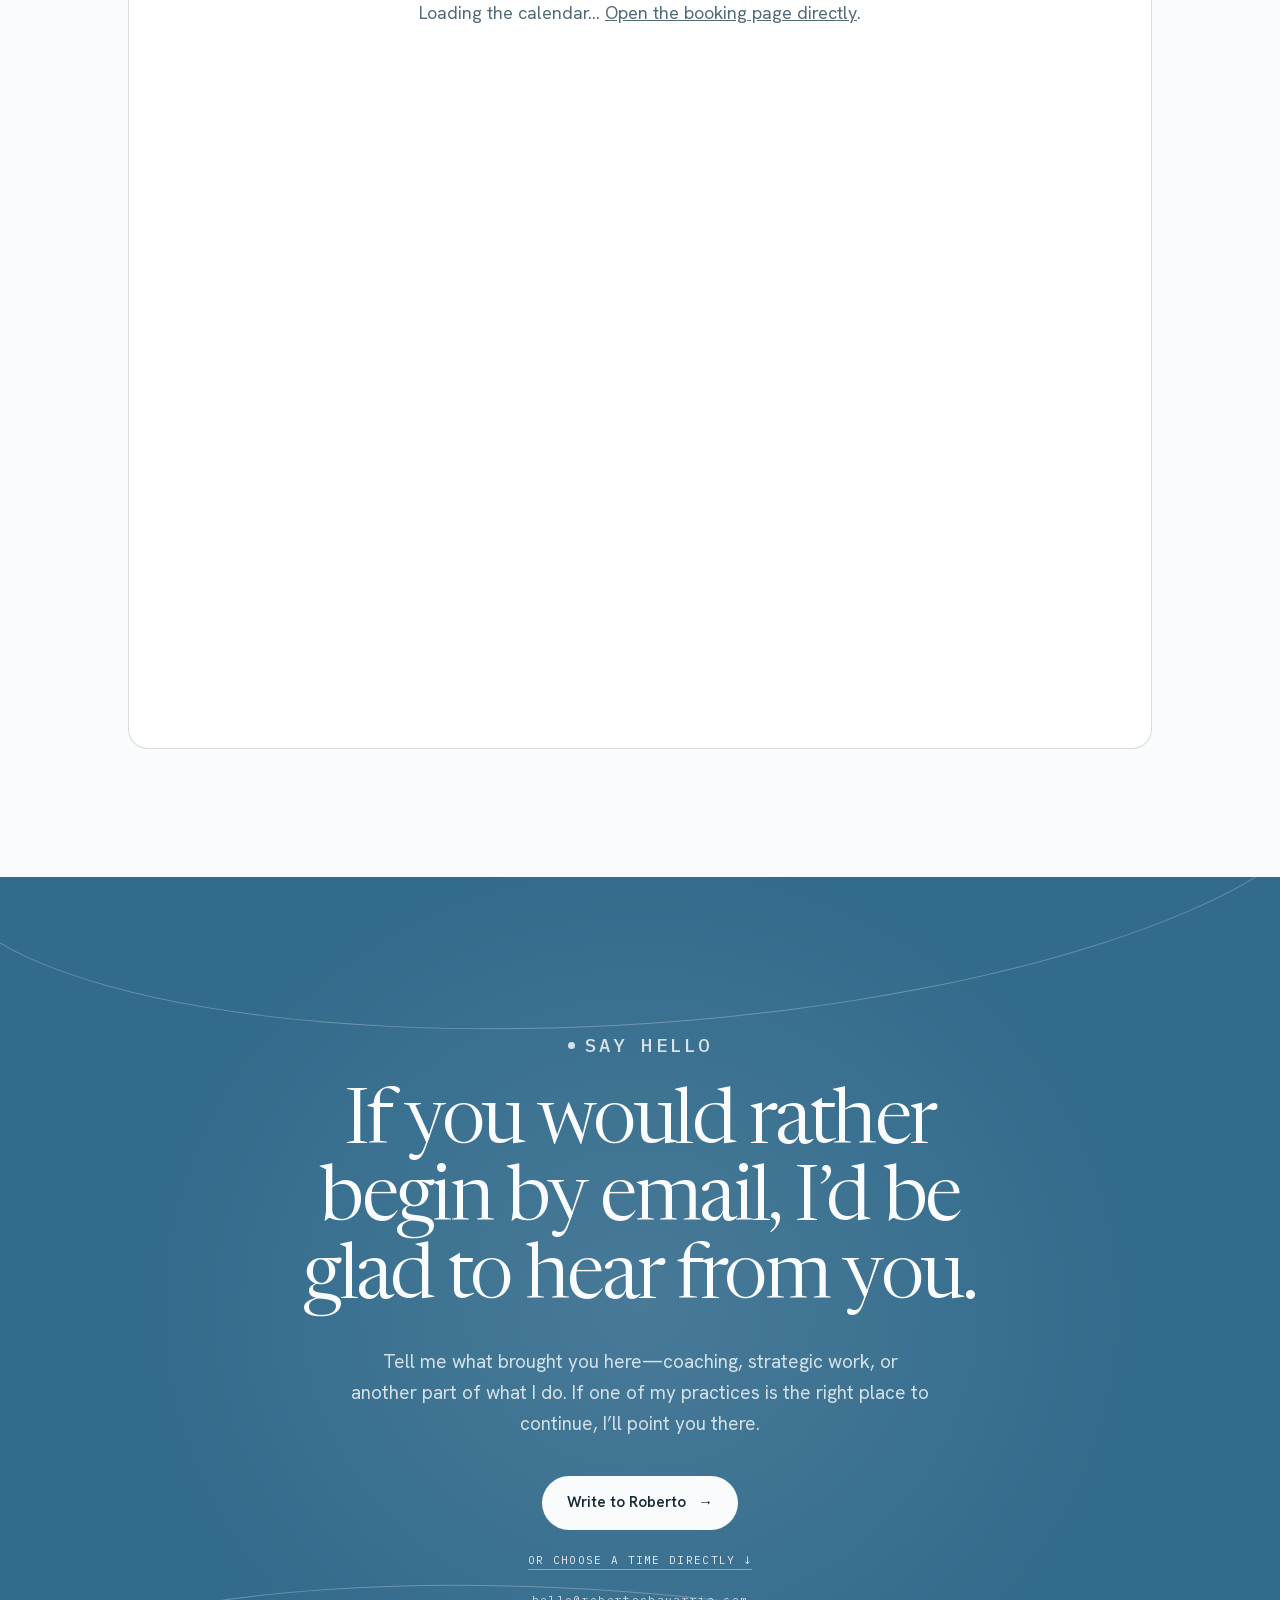
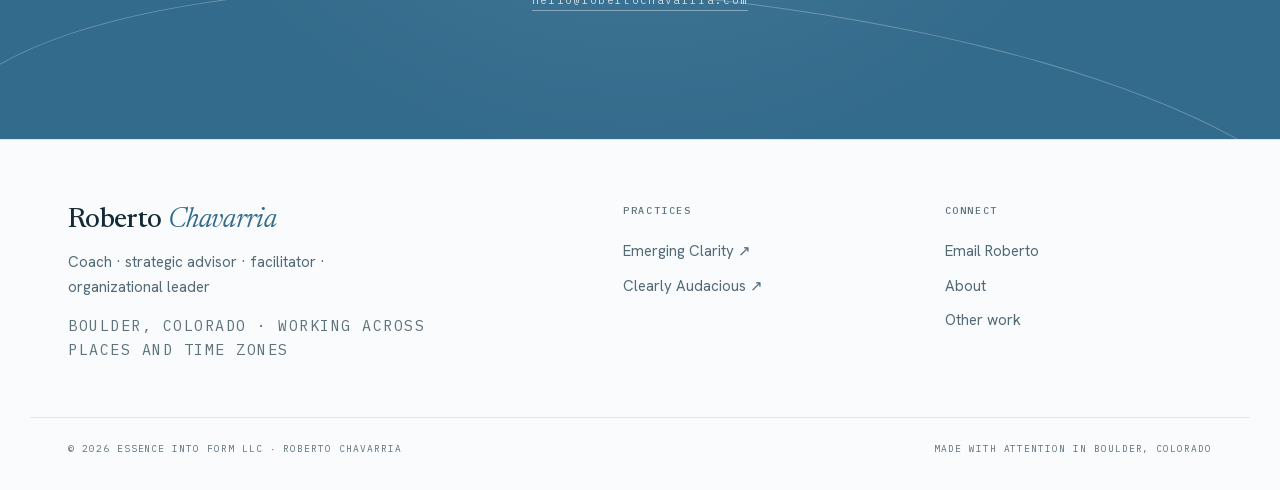
==== commit 1f4defdb: "Add LLC copyright to footer" ====
--- a/index.html
+++ b/index.html
@@ -329,7 +329,7 @@
         </div>
       </div>
       <div class="wrap footer-base">
-        <span>© 2026 Roberto Chavarria</span>
+        <span>© 2026 Essence Into Form LLC · Roberto Chavarria</span>
         <span>Made with attention in Boulder, Colorado</span>
       </div>
     </footer>
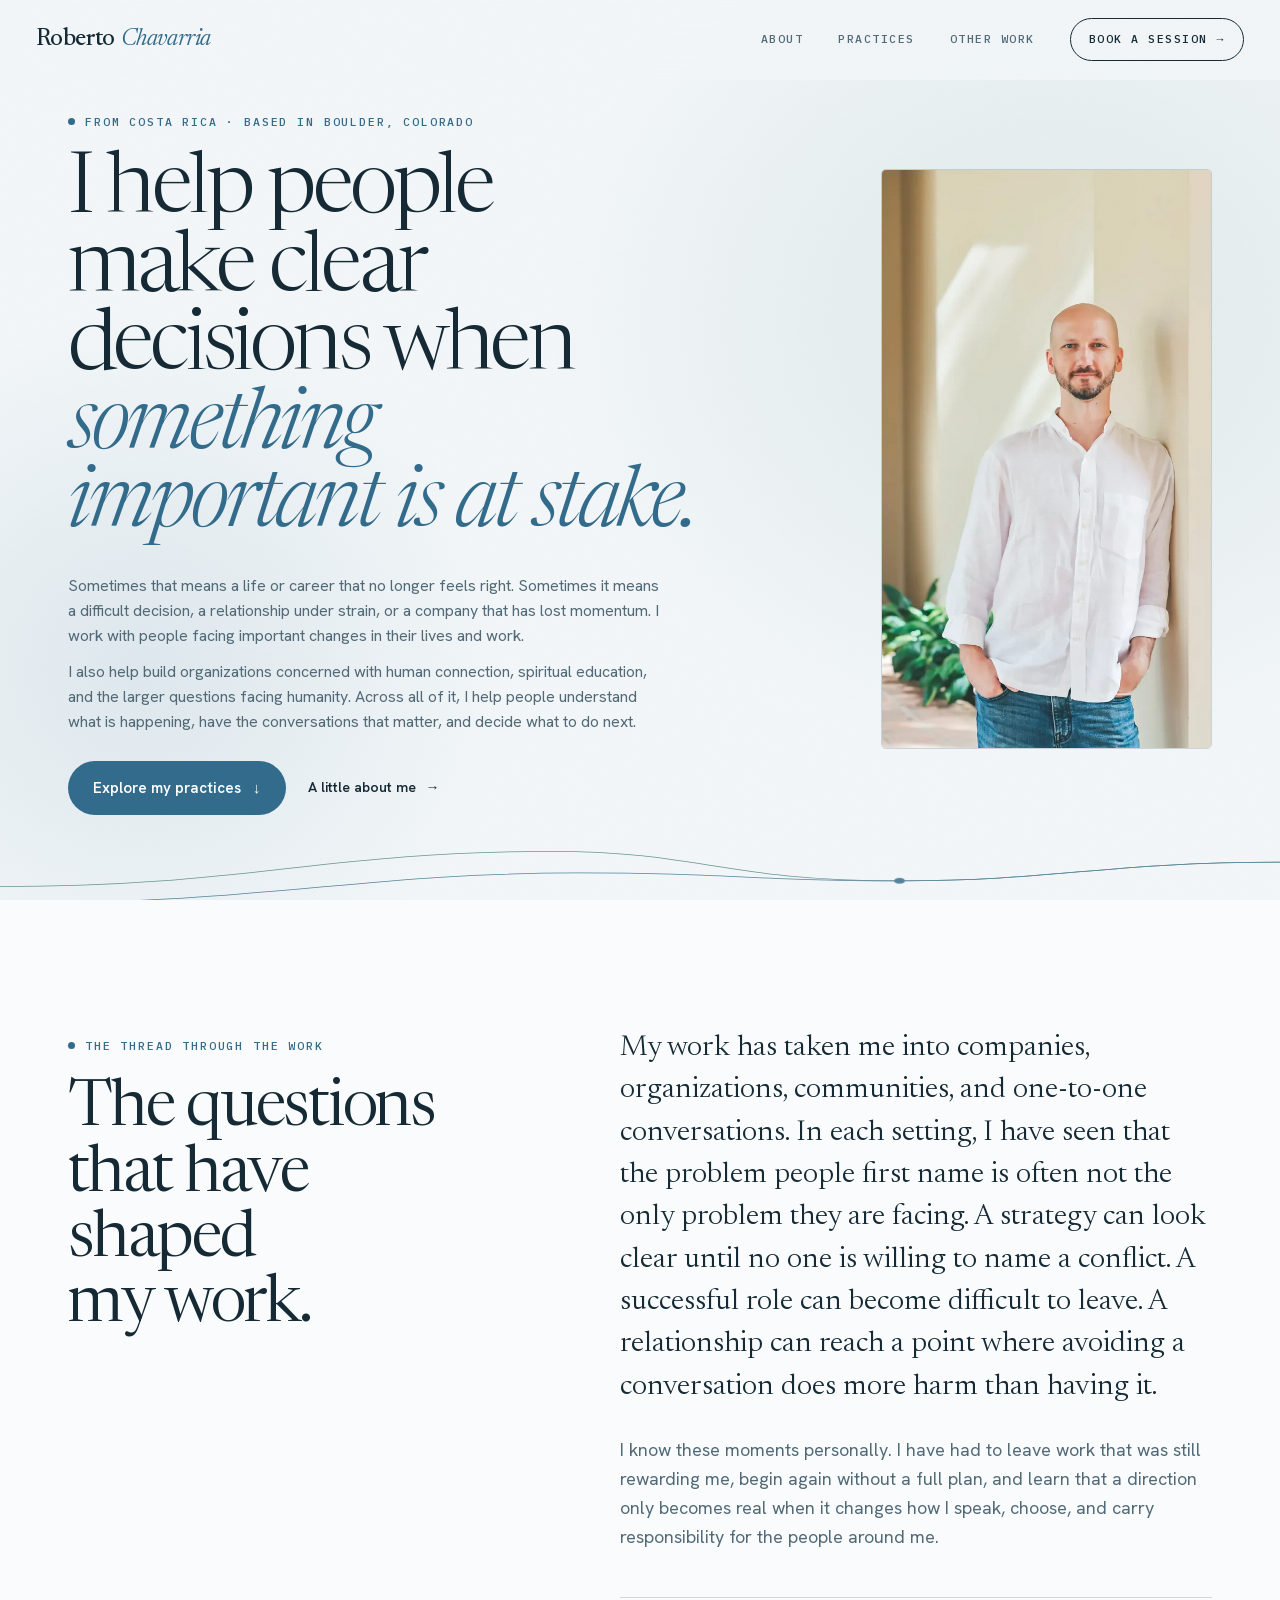
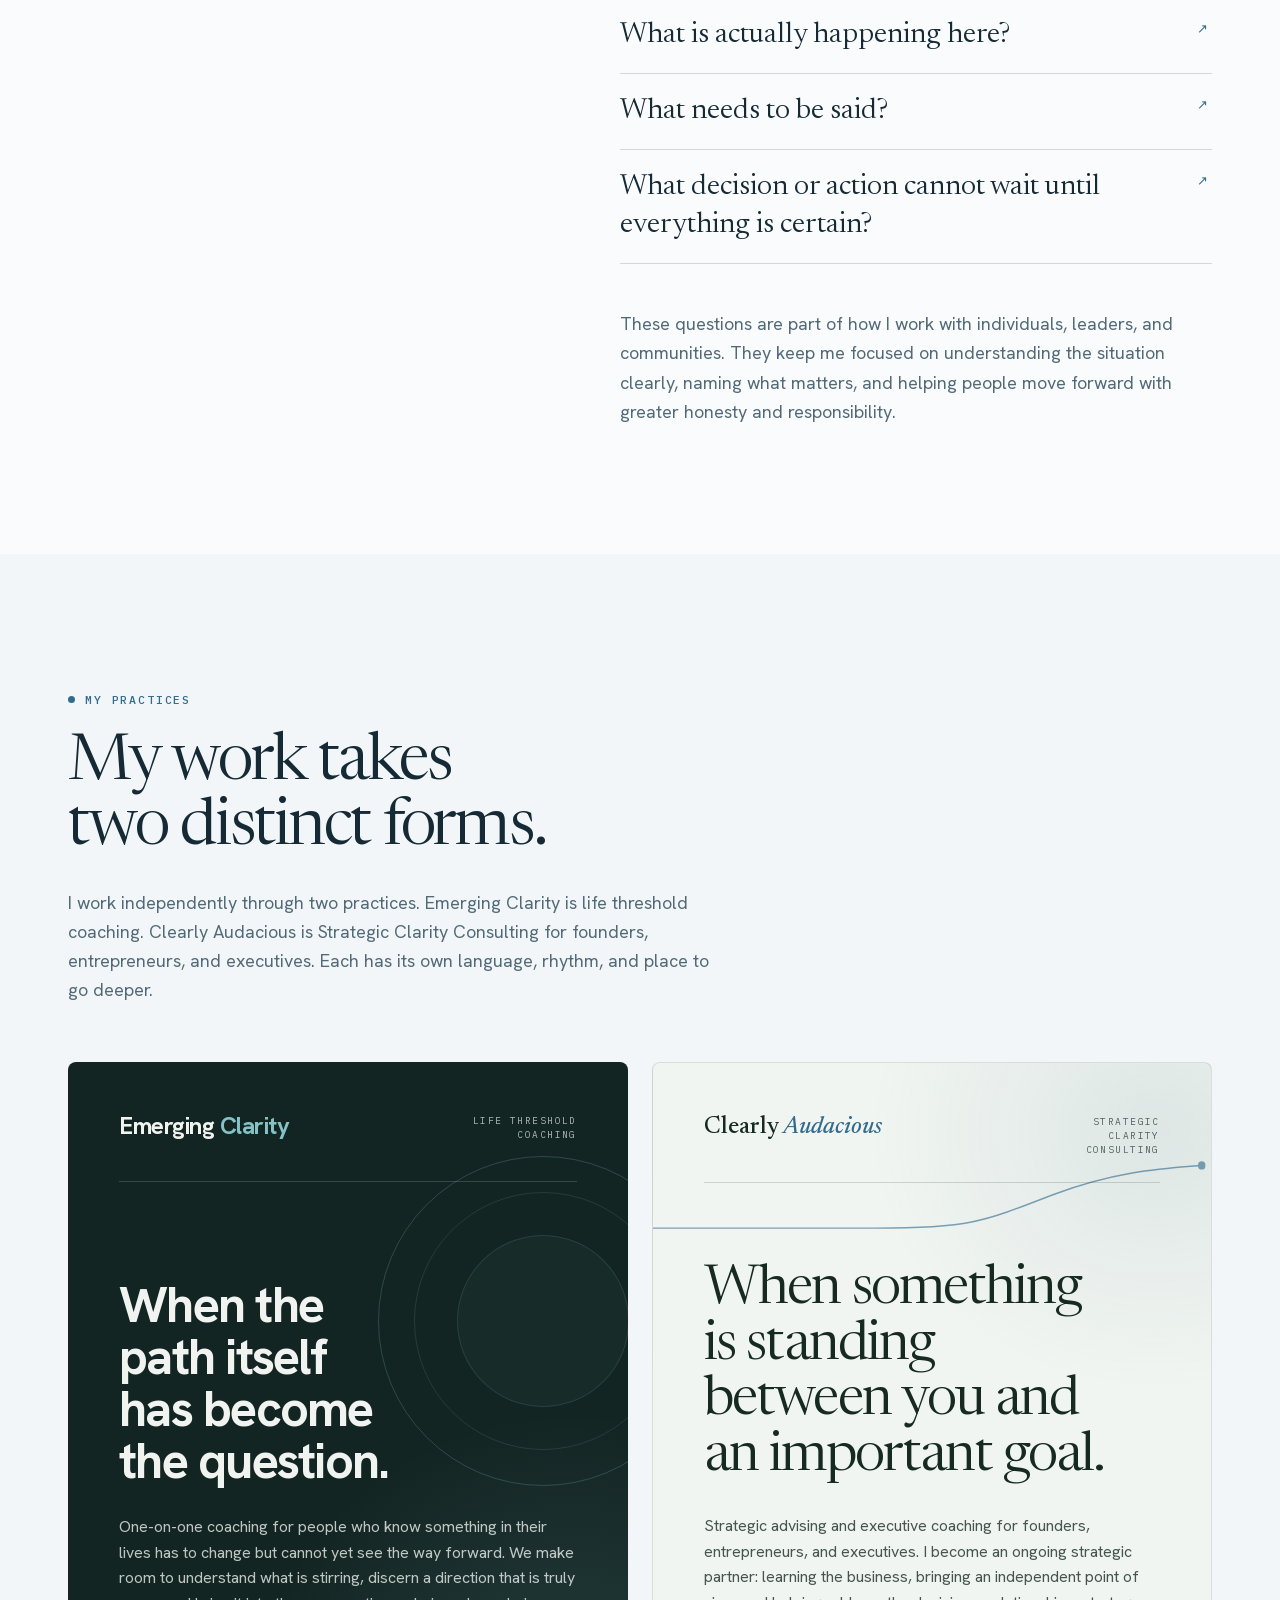
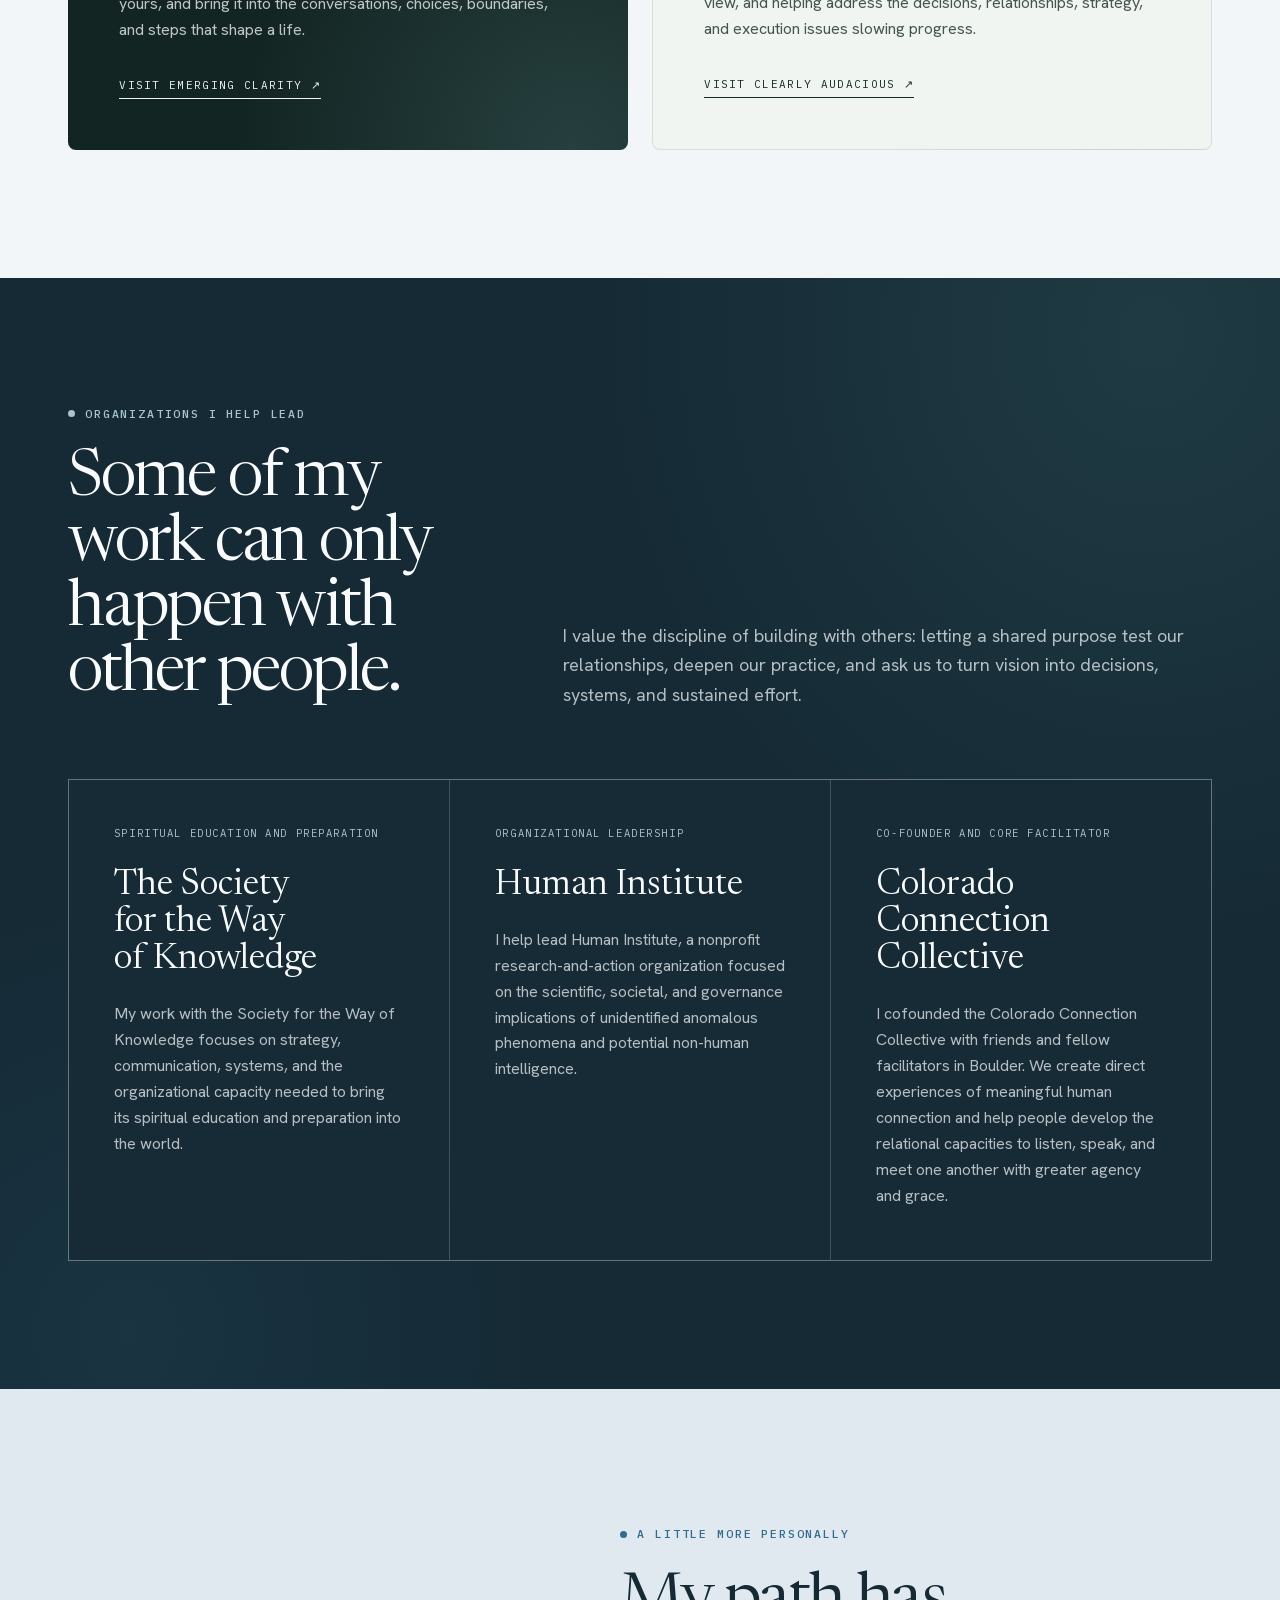
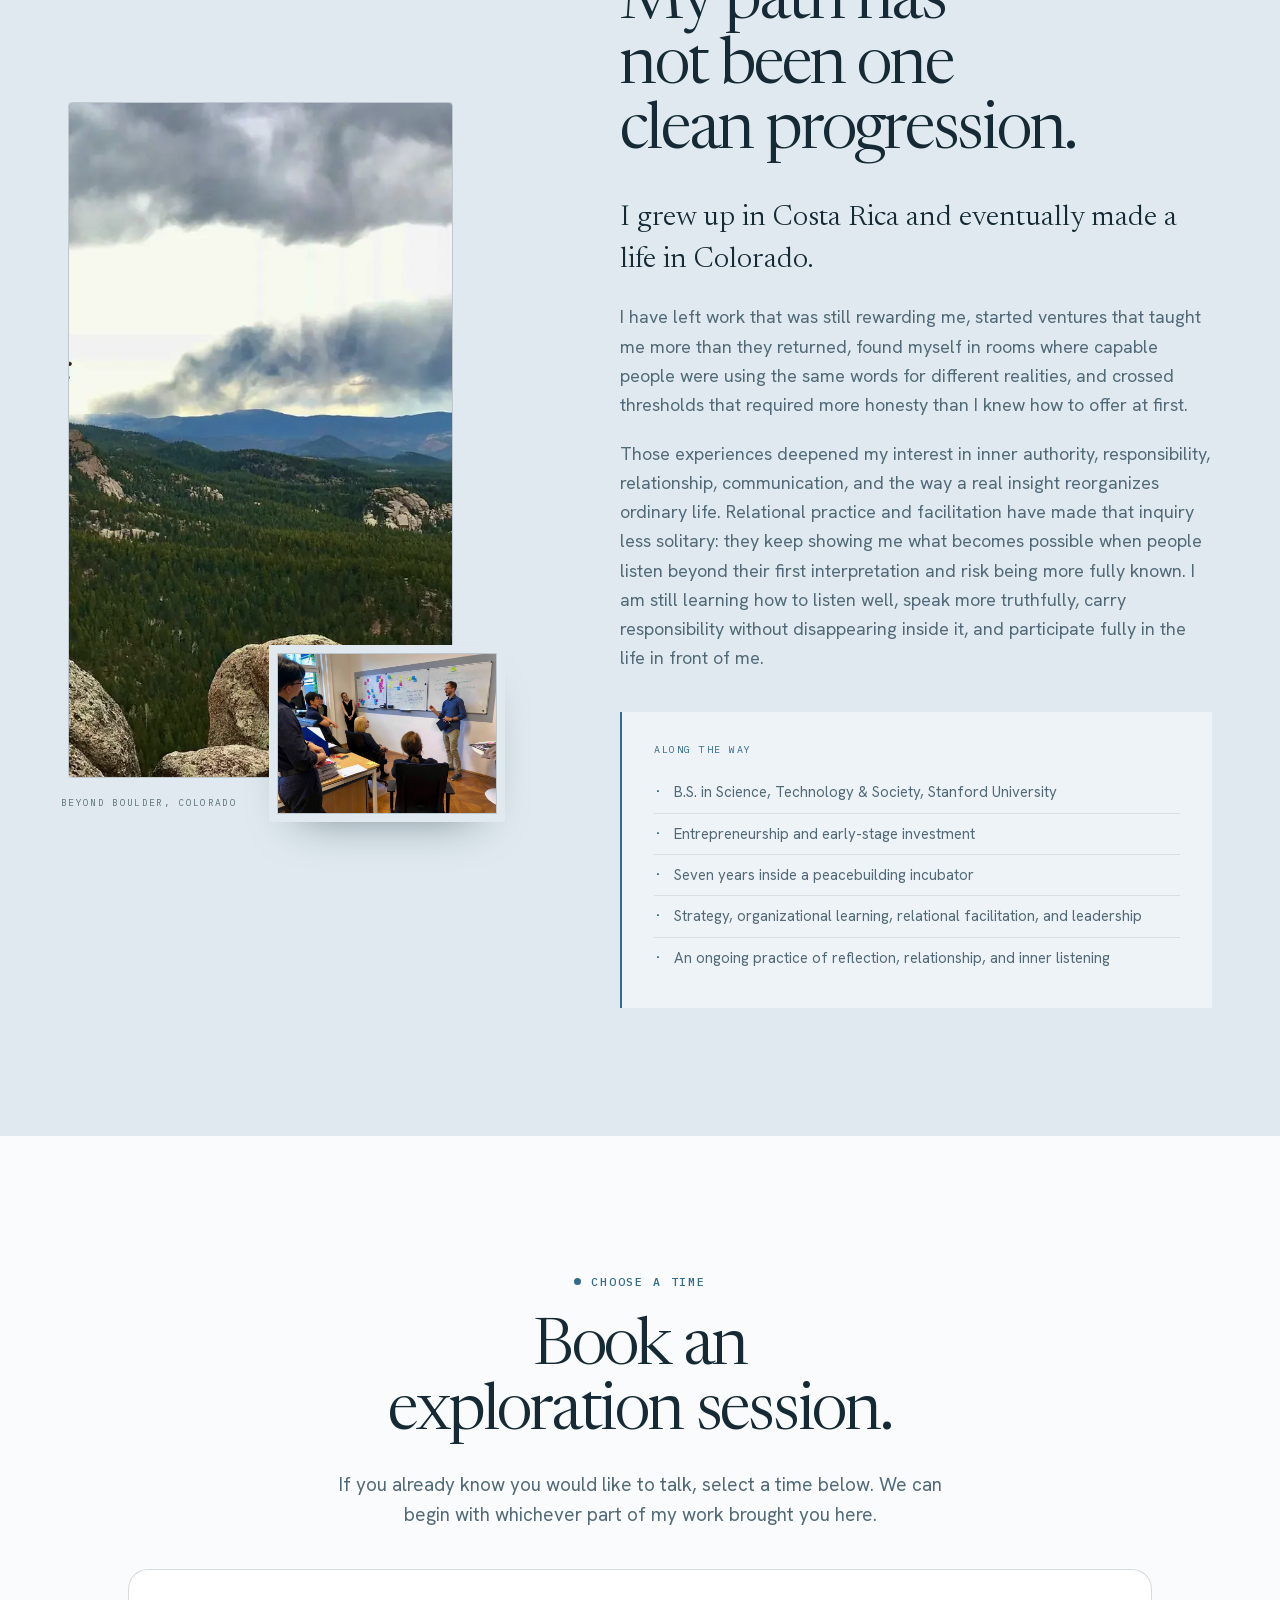
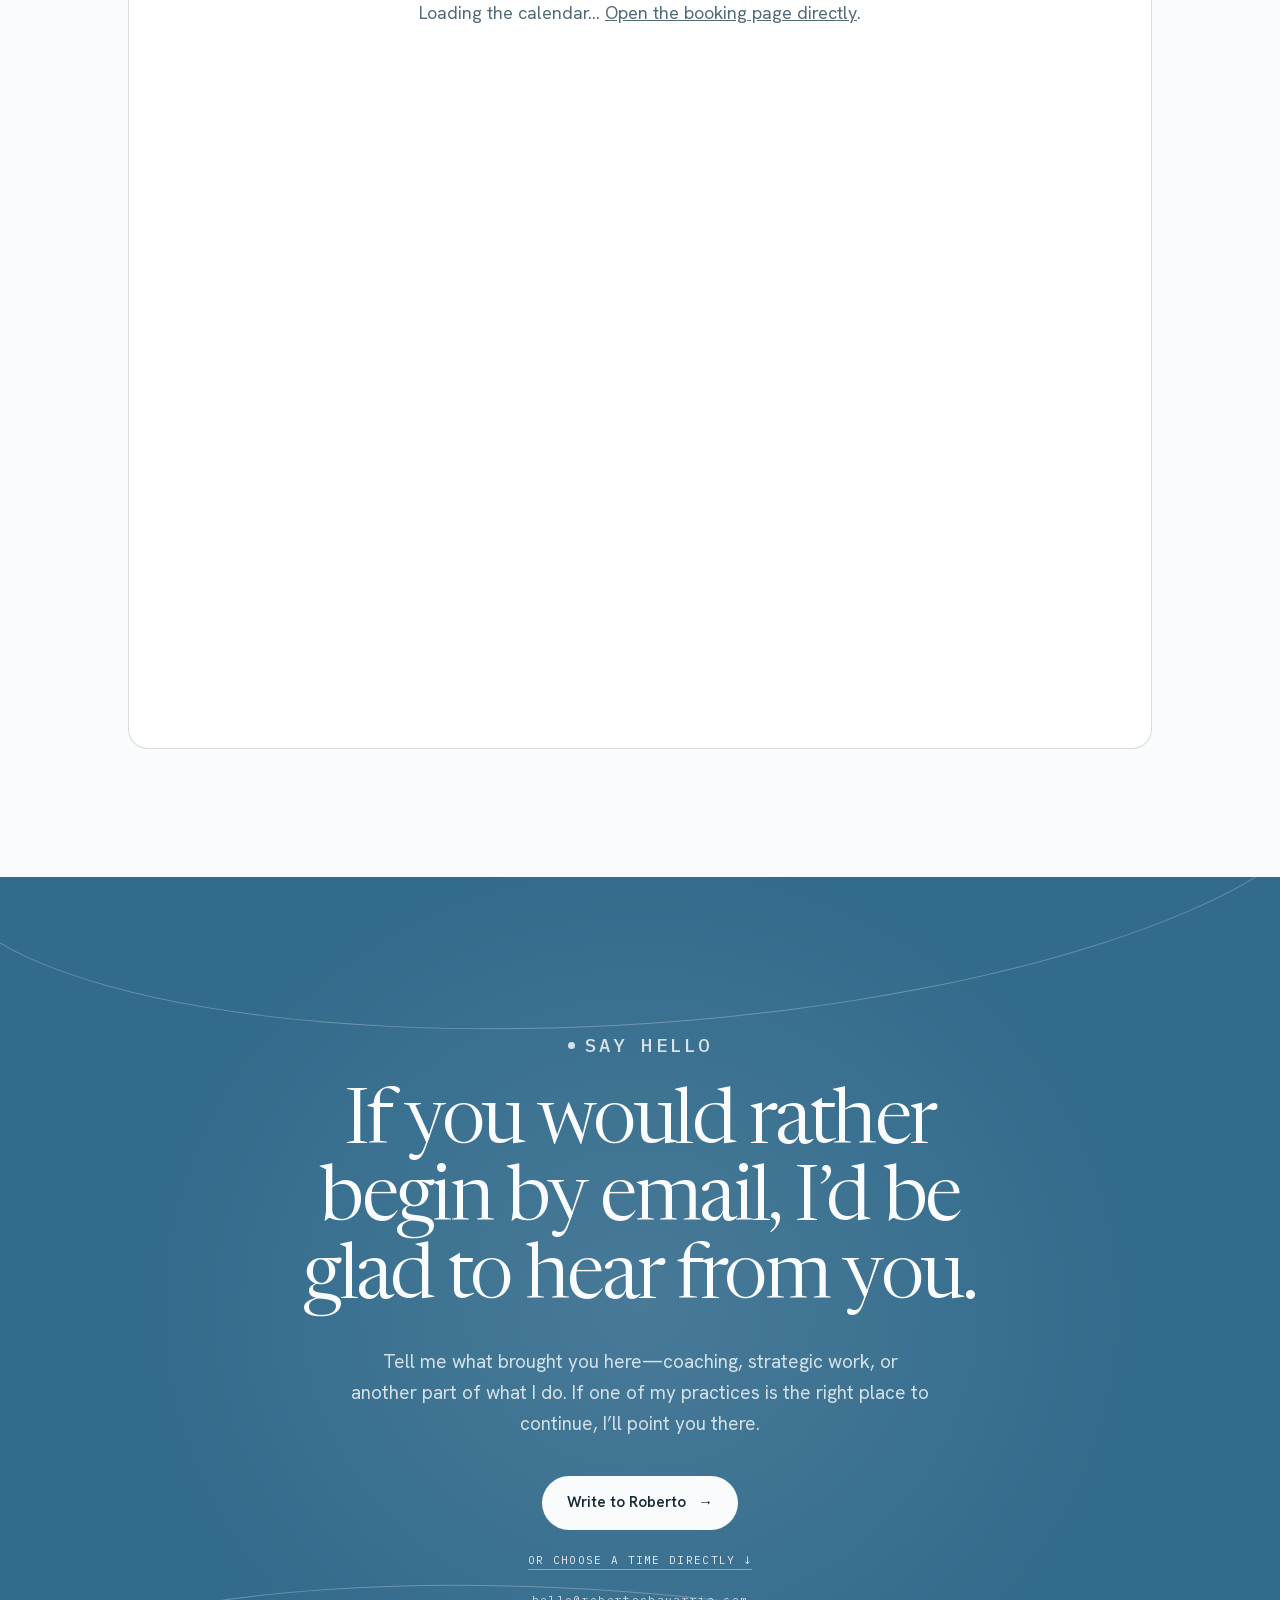
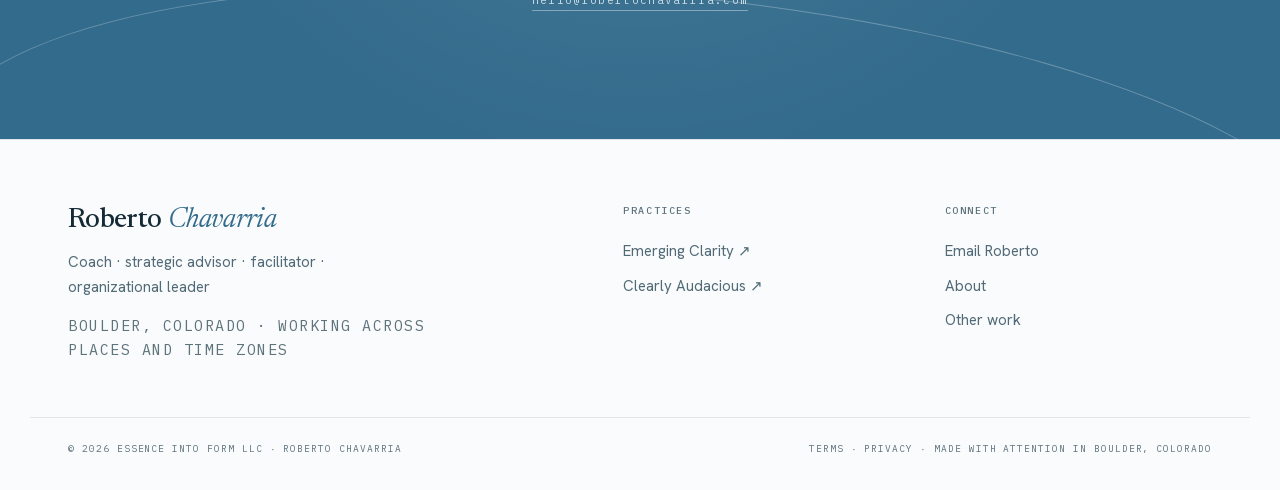
==== commit b3dba0c6: "Add Terms and Privacy pages" ====
--- a/index.html
+++ b/index.html
@@ -330,7 +330,7 @@
       </div>
       <div class="wrap footer-base">
         <span>© 2026 Essence Into Form LLC · Roberto Chavarria</span>
-        <span>Made with attention in Boulder, Colorado</span>
+        <span><a href="/terms/">Terms</a> · <a href="/privacy/">Privacy</a> · Made with attention in Boulder, Colorado</span>
       </div>
     </footer>
 
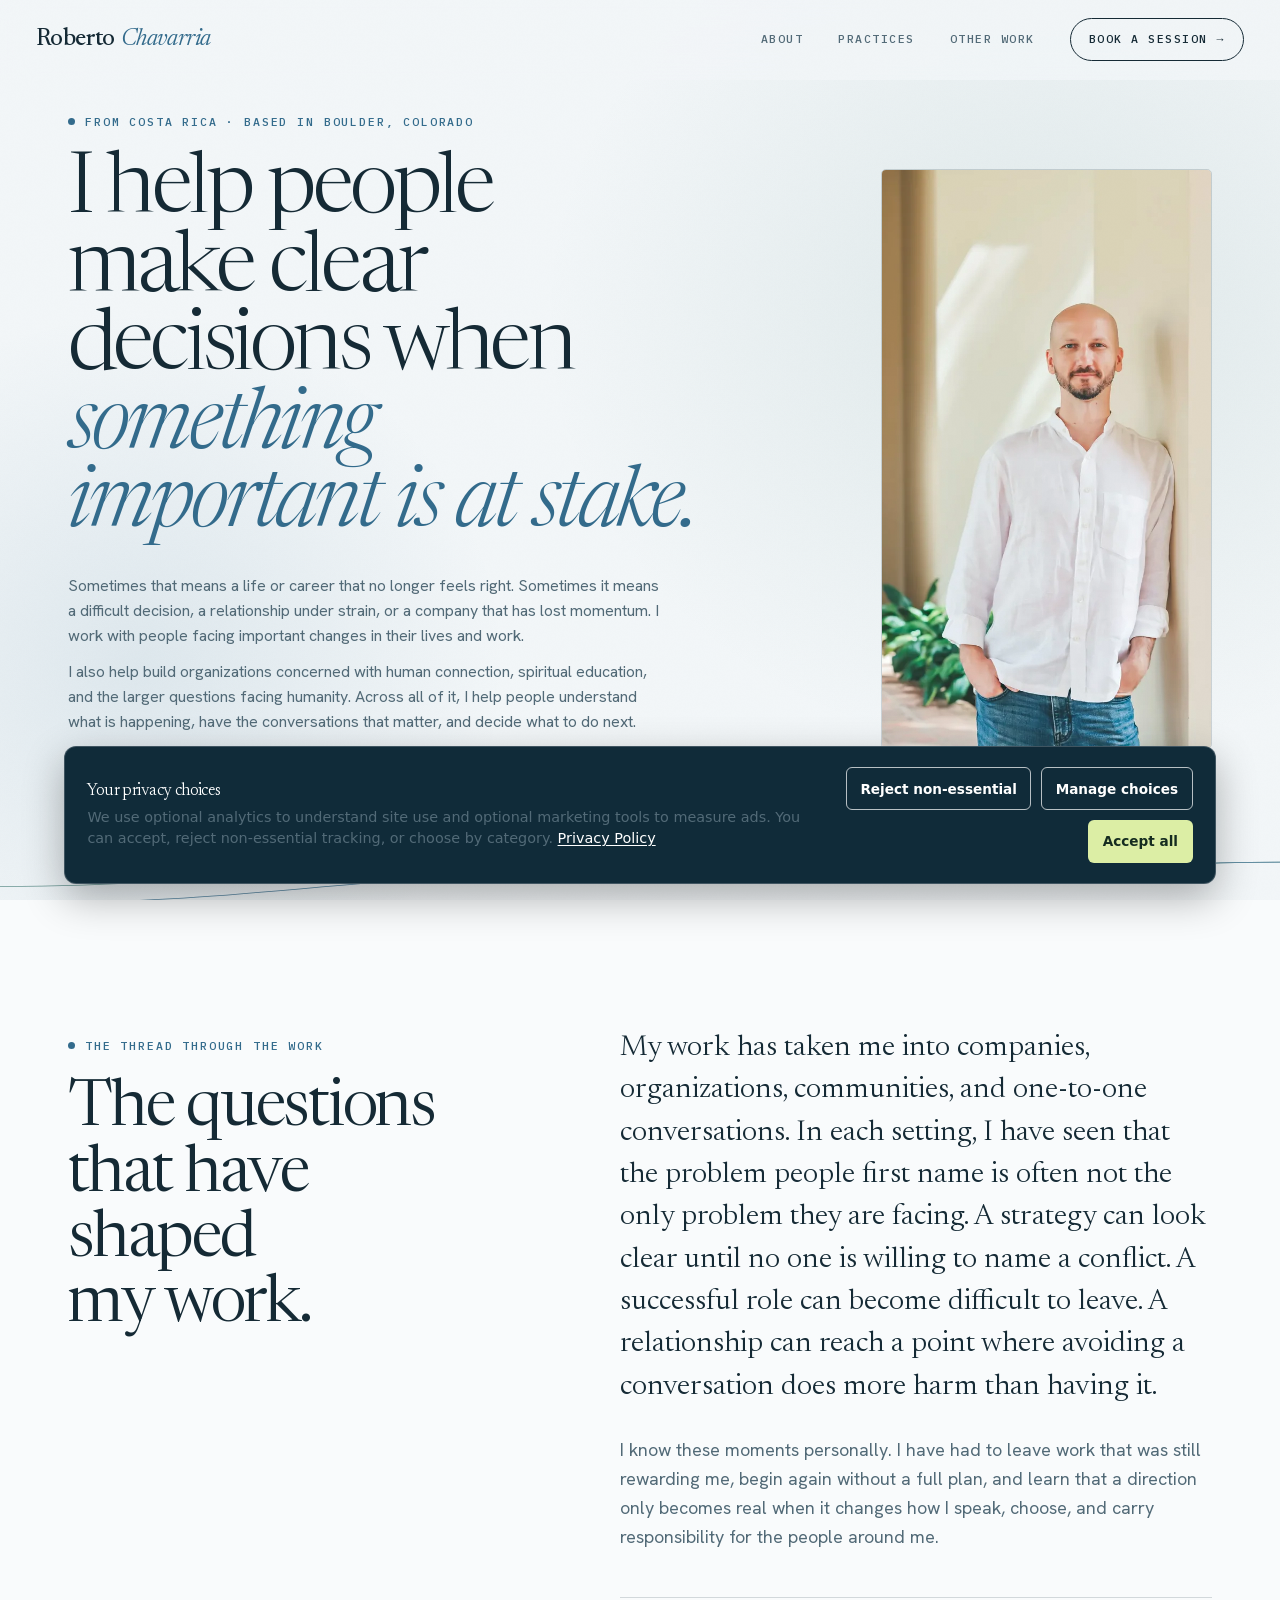
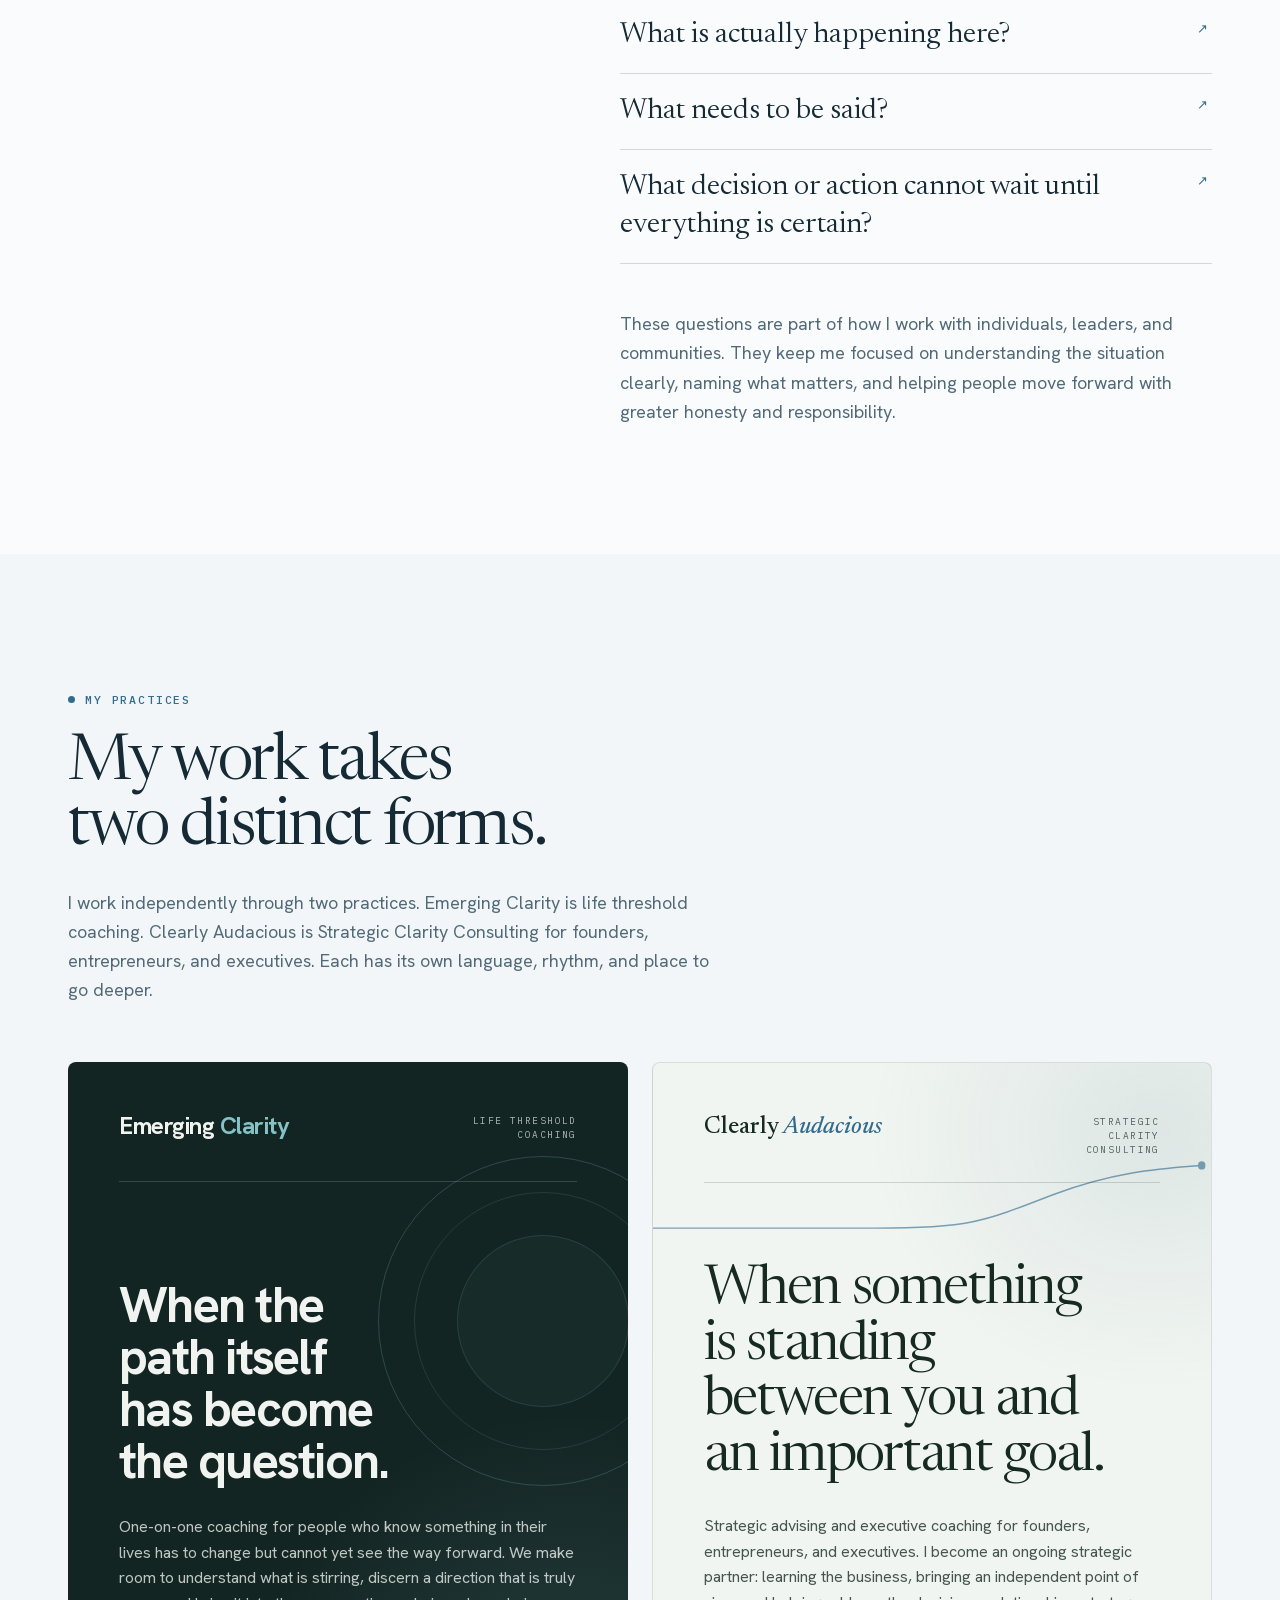
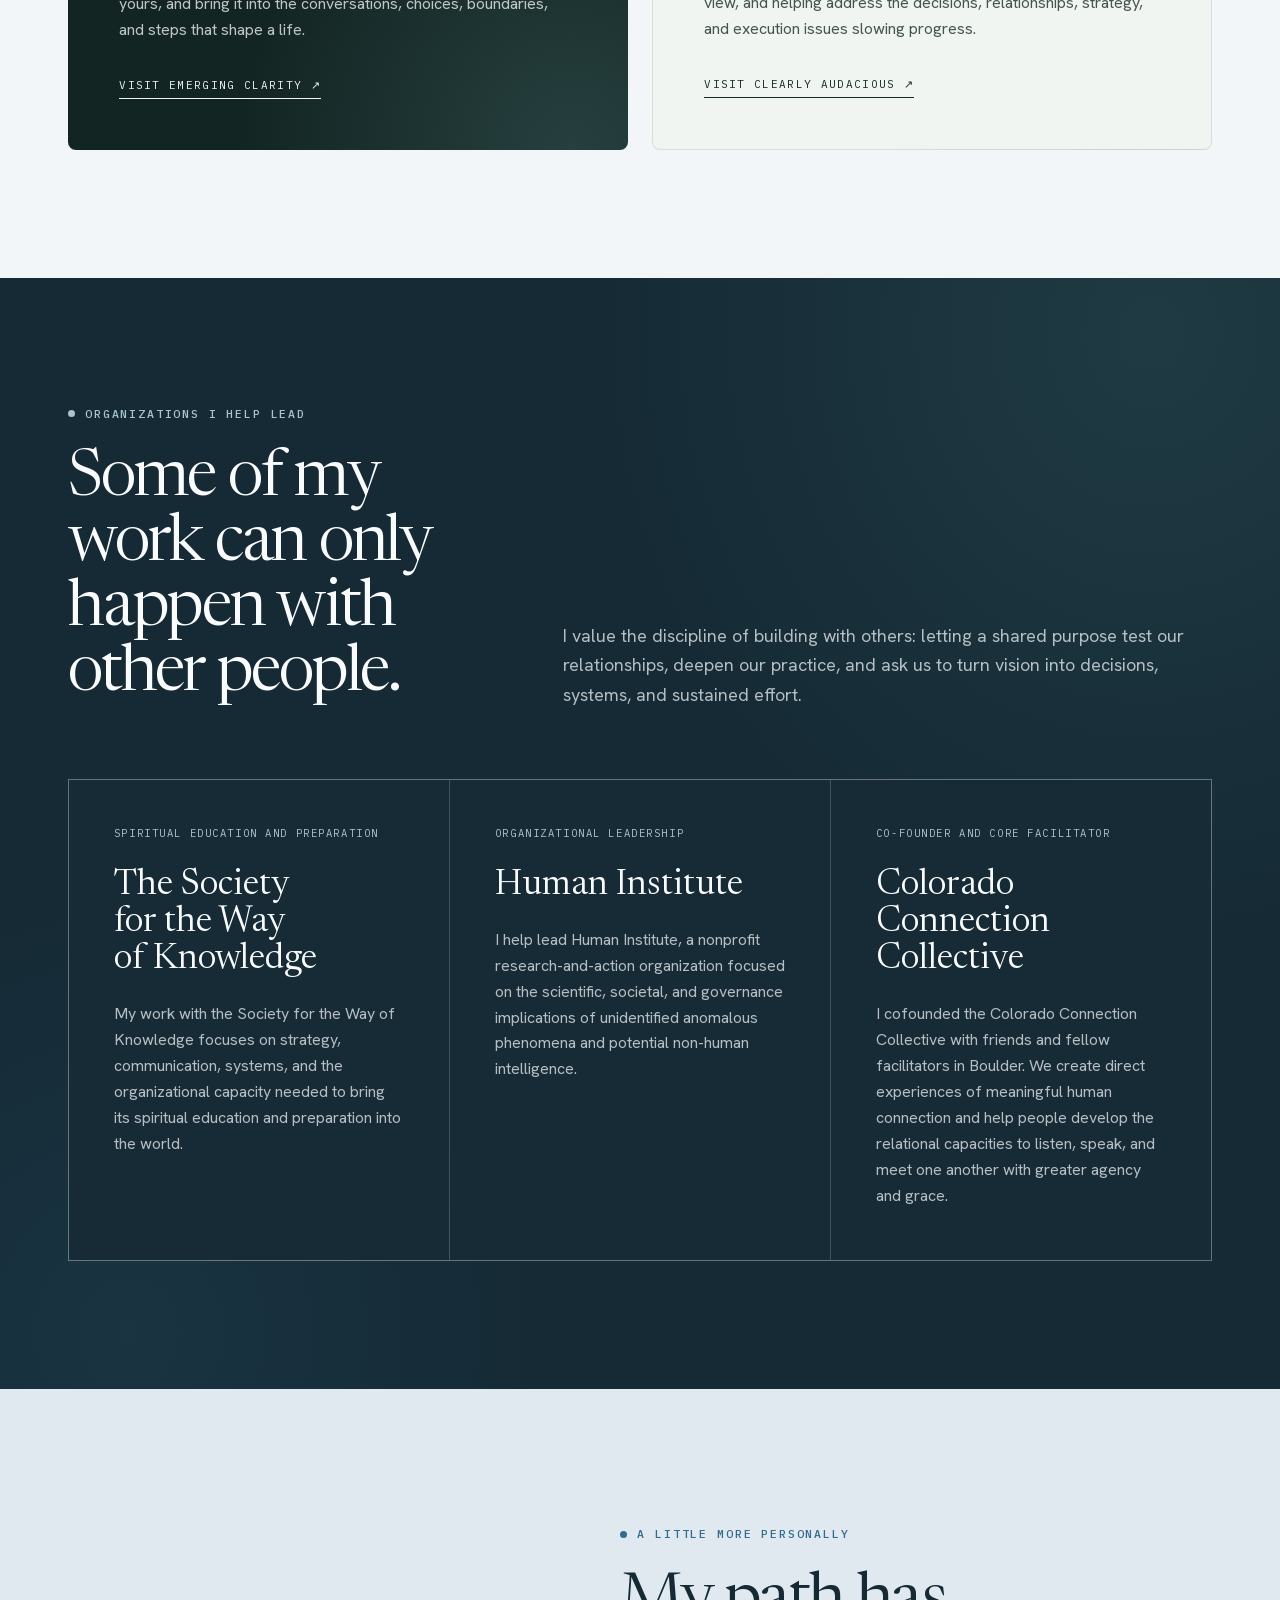
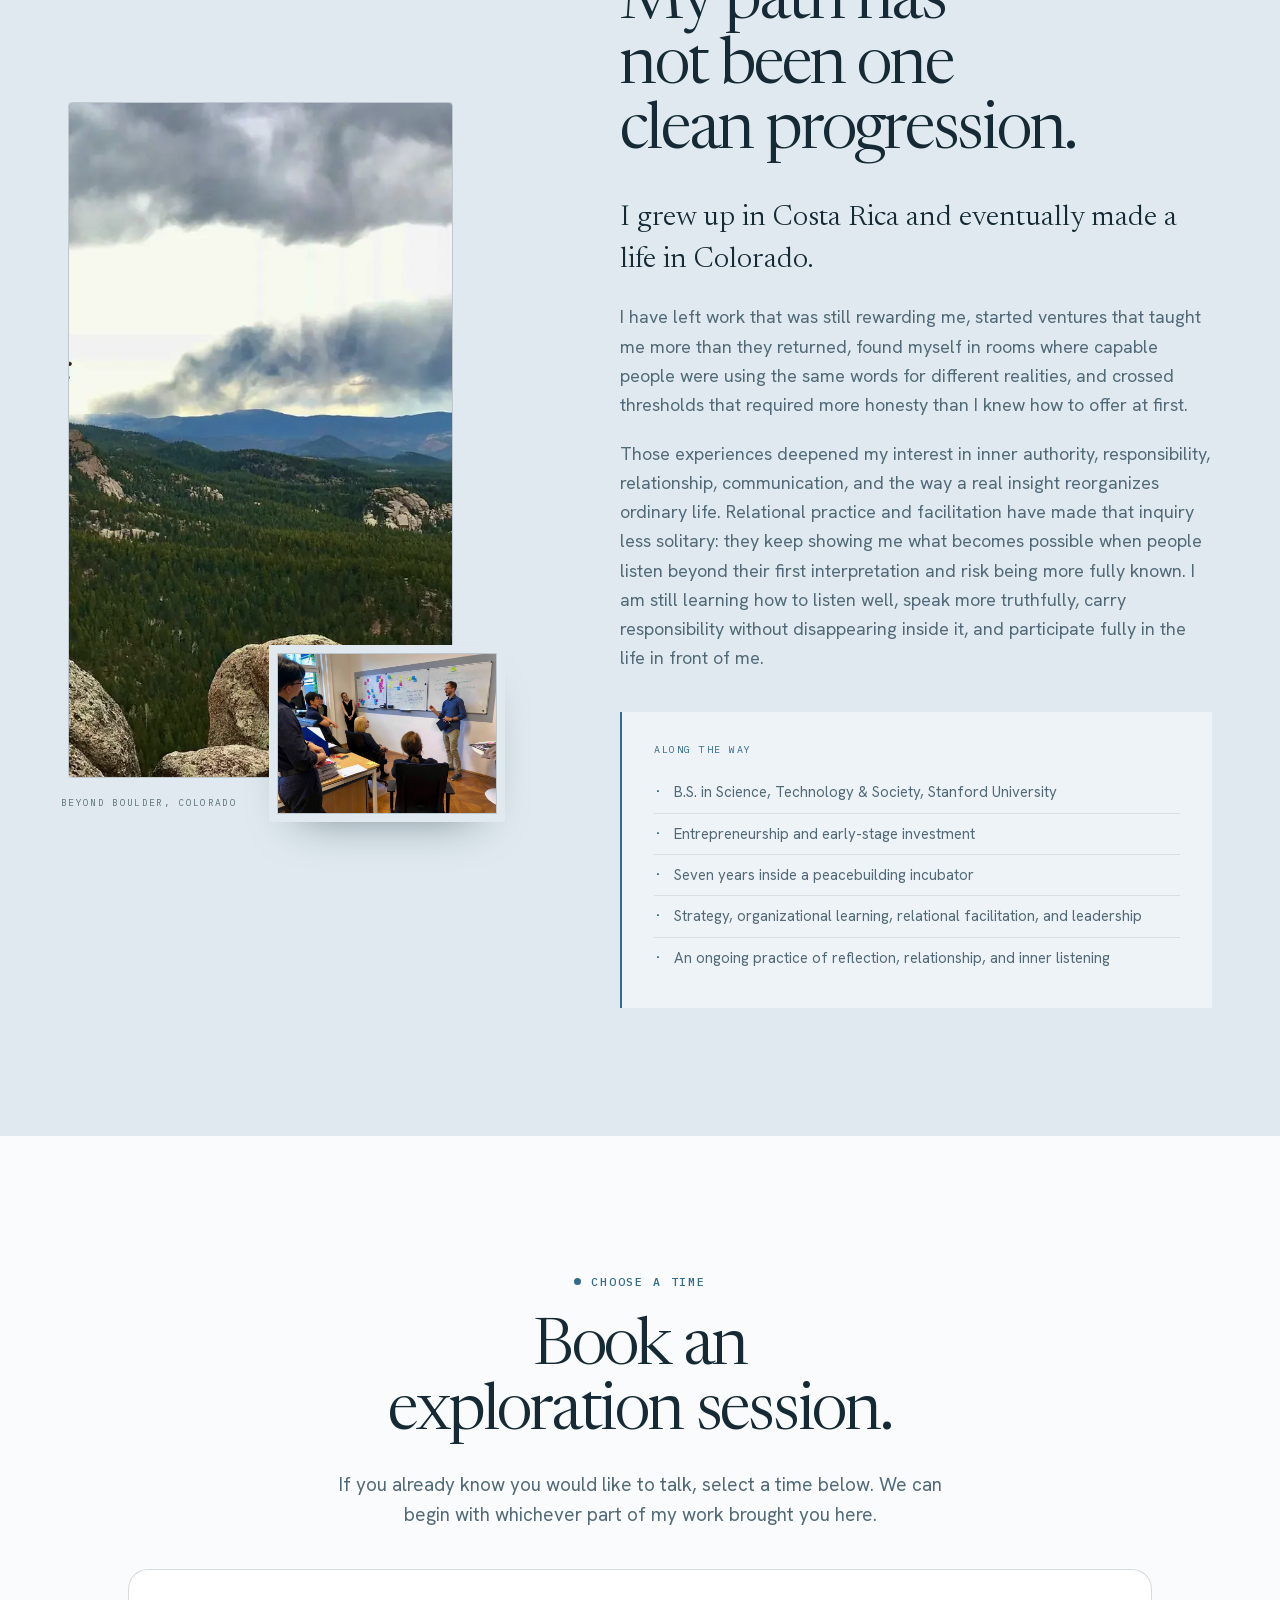
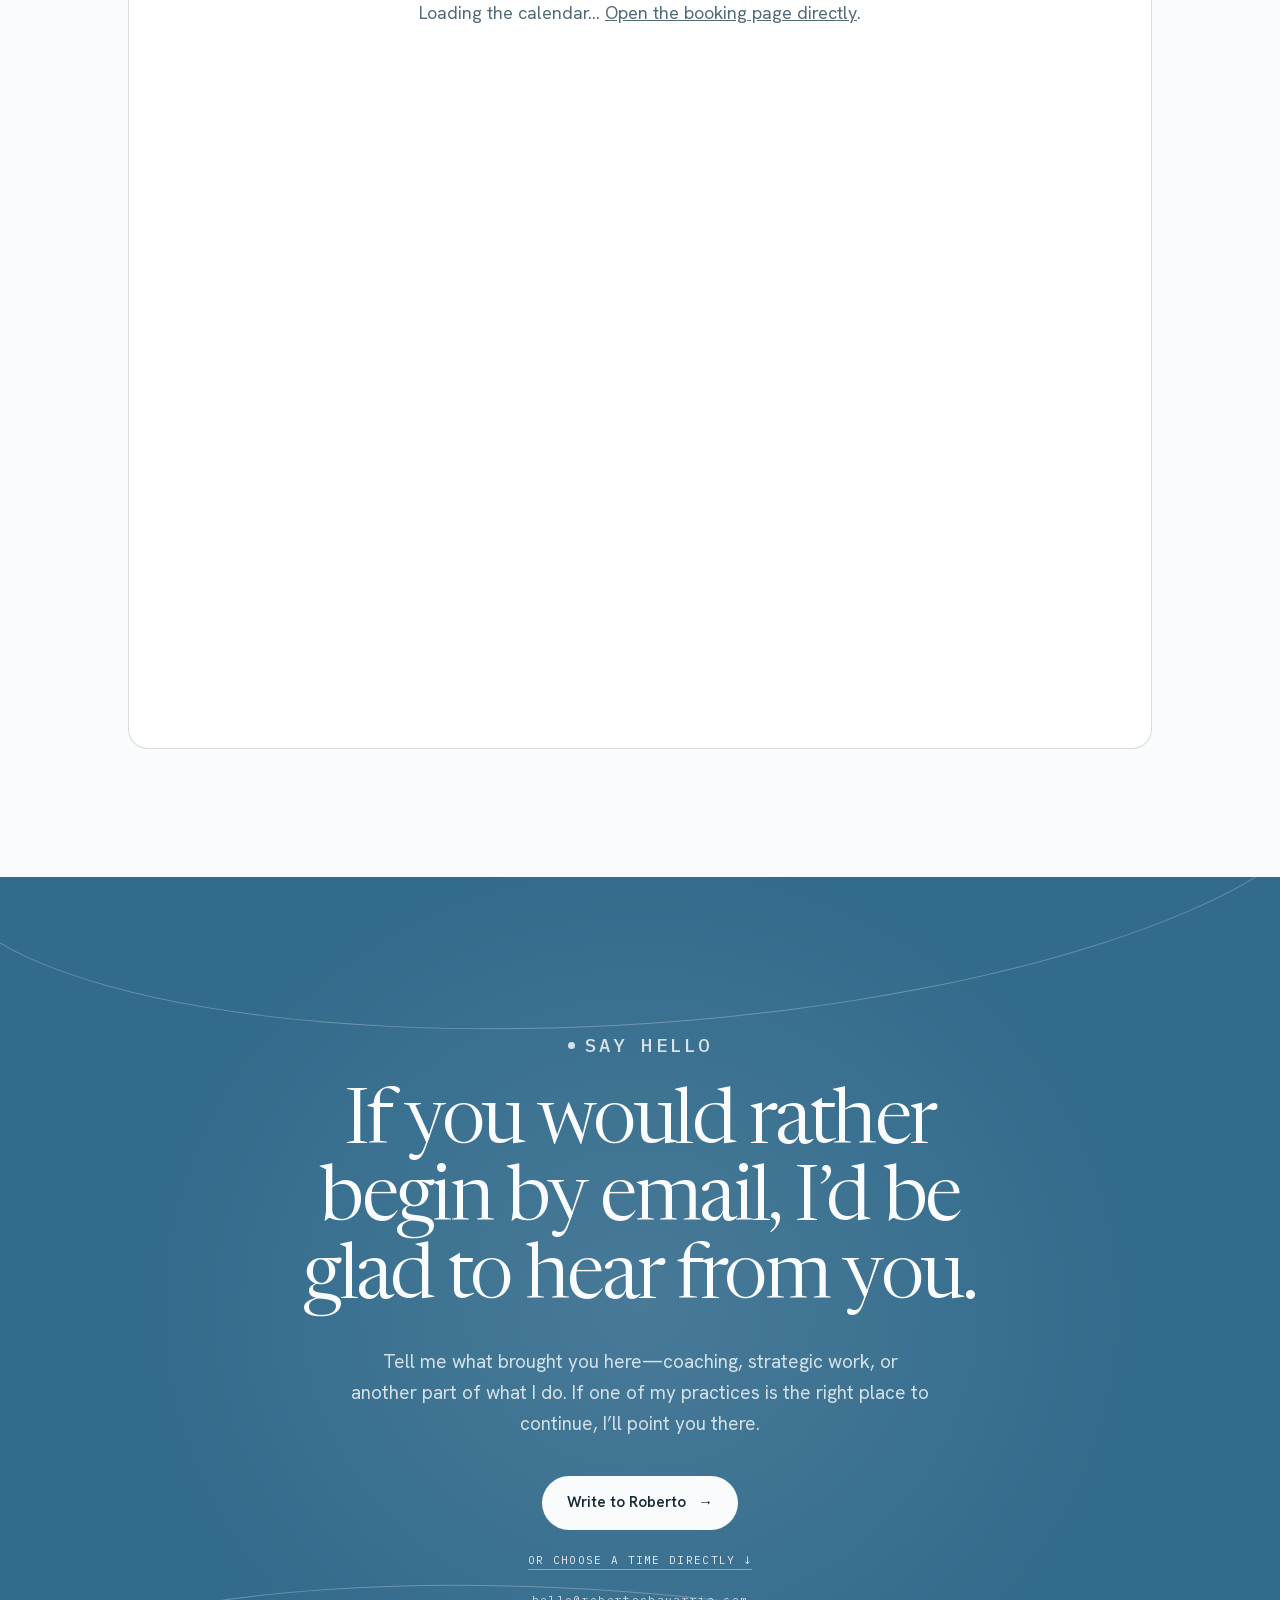
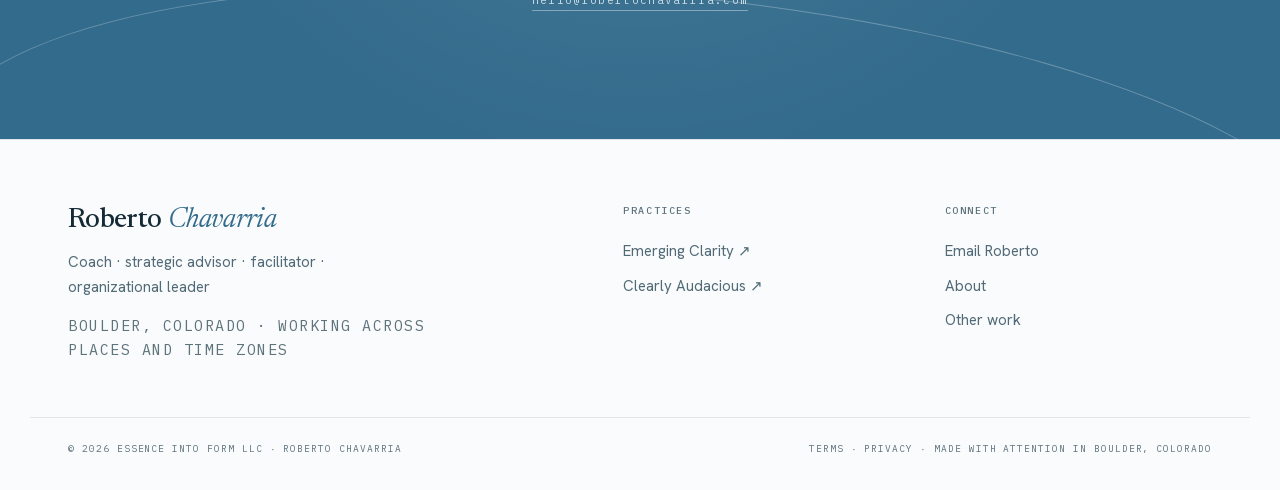
==== commit bba37a14: "feat: add site-wide consent-controlled analytics" ====
--- a/index.html
+++ b/index.html
@@ -27,6 +27,8 @@
     <link rel="preload" href="/assets/fonts/newsreader-italic-latin.woff2" as="font" type="font/woff2" crossorigin>
     <link rel="preload" href="/assets/fonts/hanken-grotesk-latin.woff2" as="font" type="font/woff2" crossorigin>
     <link rel="stylesheet" href="/styles.css?v=7">
+    <link rel="stylesheet" href="/assets/consent.css?v=1">
+    <script defer src="/assets/consent.js?v=1"></script>
     <noscript>
       <style>
         .reveal { opacity: 1 !important; transform: none !important; }
--- a/assets/consent.css
+++ b/assets/consent.css
@@ -0,0 +1 @@
+.rc-consent-banner,.rc-consent-dialog,.rc-consent-toggle{font-family:system-ui,-apple-system,BlinkMacSystemFont,"Segoe UI",sans-serif}.rc-consent-banner{position:fixed;z-index:2147483647;right:1rem;bottom:1rem;left:1rem;display:flex;gap:1.25rem;align-items:center;justify-content:space-between;max-width:72rem;margin:auto;padding:1.25rem 1.4rem;background:#102b39;color:#fff;border:1px solid rgba(255,255,255,.2);border-radius:12px;box-shadow:0 14px 40px rgba(0,0,0,.3)}.rc-consent-copy{max-width:46rem}.rc-consent-copy h2{margin:0 0 .35rem;font-size:1.05rem;line-height:1.2}.rc-consent-copy p{margin:0;font-size:.9rem;line-height:1.45}.rc-consent-copy a{color:#fff;text-decoration:underline;text-underline-offset:2px}.rc-consent-actions,.rc-dialog-actions{display:flex;flex-wrap:wrap;gap:.6rem;justify-content:flex-end}.rc-button{min-height:2.6rem;padding:.6rem .85rem;border:1px solid transparent;border-radius:6px;font:inherit;font-size:.85rem;font-weight:650;cursor:pointer}.rc-button--primary{background:#dceea5;color:#152c20}.rc-button--secondary{background:transparent;color:#fff;border-color:rgba(255,255,255,.7)}.rc-consent-dialog-backdrop{position:fixed;z-index:2147483647;inset:0;display:grid;place-items:center;padding:1rem;background:rgba(6,17,22,.72)}.rc-consent-dialog{width:min(100%,34rem);padding:1.5rem;background:#102b39;color:#fff;border-radius:12px;box-shadow:0 16px 50px rgba(0,0,0,.4)}.rc-consent-dialog h2{margin:0 0 .55rem;font-size:1.25rem}.rc-consent-dialog>p{margin:0 0 1rem;line-height:1.45}.rc-consent-option{display:flex;gap:.85rem;align-items:flex-start;padding:1rem 0;border-top:1px solid rgba(255,255,255,.2);cursor:pointer}.rc-consent-option input{width:1.15rem;height:1.15rem;margin:.15rem 0 0;accent-color:#dceea5}.rc-consent-option strong,.rc-consent-option small{display:block}.rc-consent-option small{margin-top:.25rem;line-height:1.4;opacity:.88}.rc-dialog-actions{margin-top:1rem}.rc-consent-toggle{position:fixed;z-index:2147483646;right:1rem;bottom:1rem;padding:.55rem .7rem;color:#102b39;background:#fff;border:1px solid #60717a;border-radius:999px;box-shadow:0 2px 10px rgba(0,0,0,.16);font-size:.75rem;font-weight:650;cursor:pointer}@media (max-width:48rem){.rc-consent-banner{display:block;right:.75rem;bottom:.75rem;left:.75rem;padding:1.1rem}.rc-consent-actions{margin-top:1rem;justify-content:stretch}.rc-button{flex:1 1 9rem}.rc-consent-toggle{right:.75rem;bottom:.75rem}}@media (prefers-reduced-motion:reduce){.rc-consent-banner,.rc-consent-dialog-backdrop{animation:none}}
